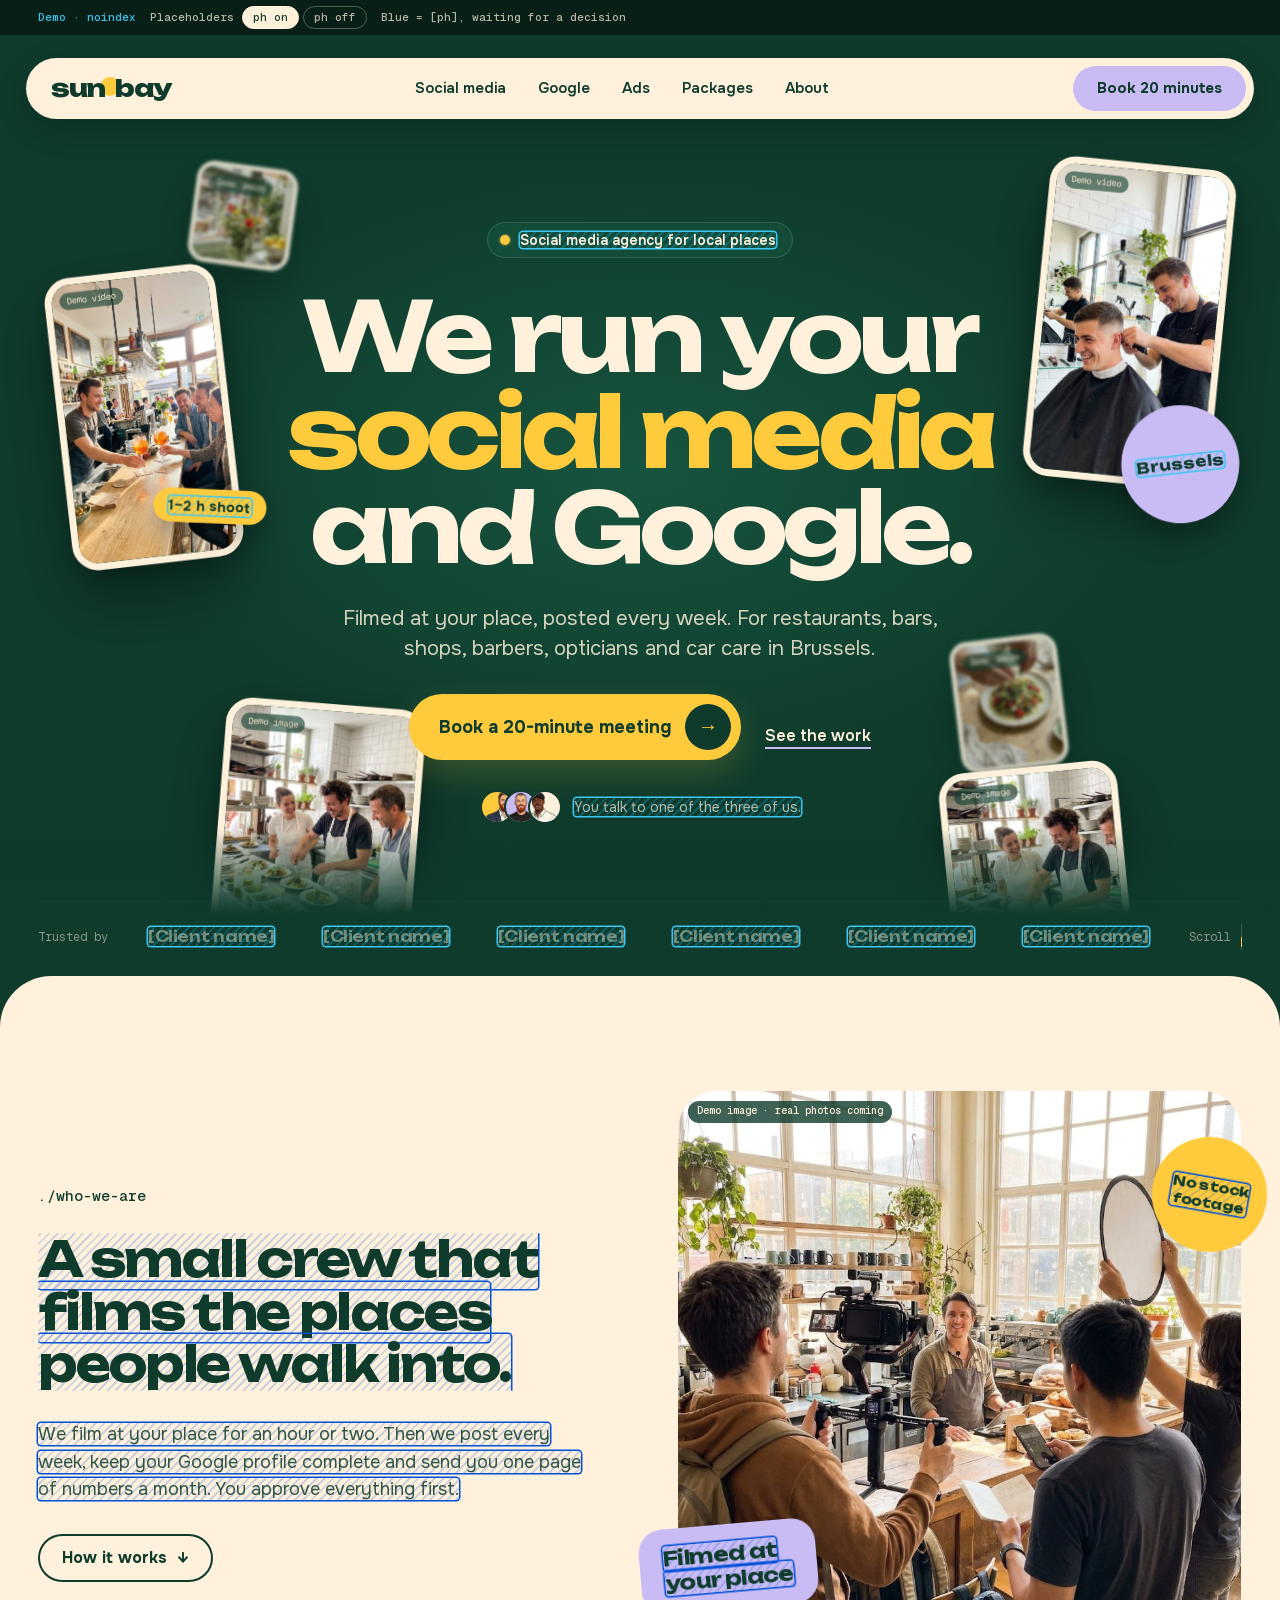
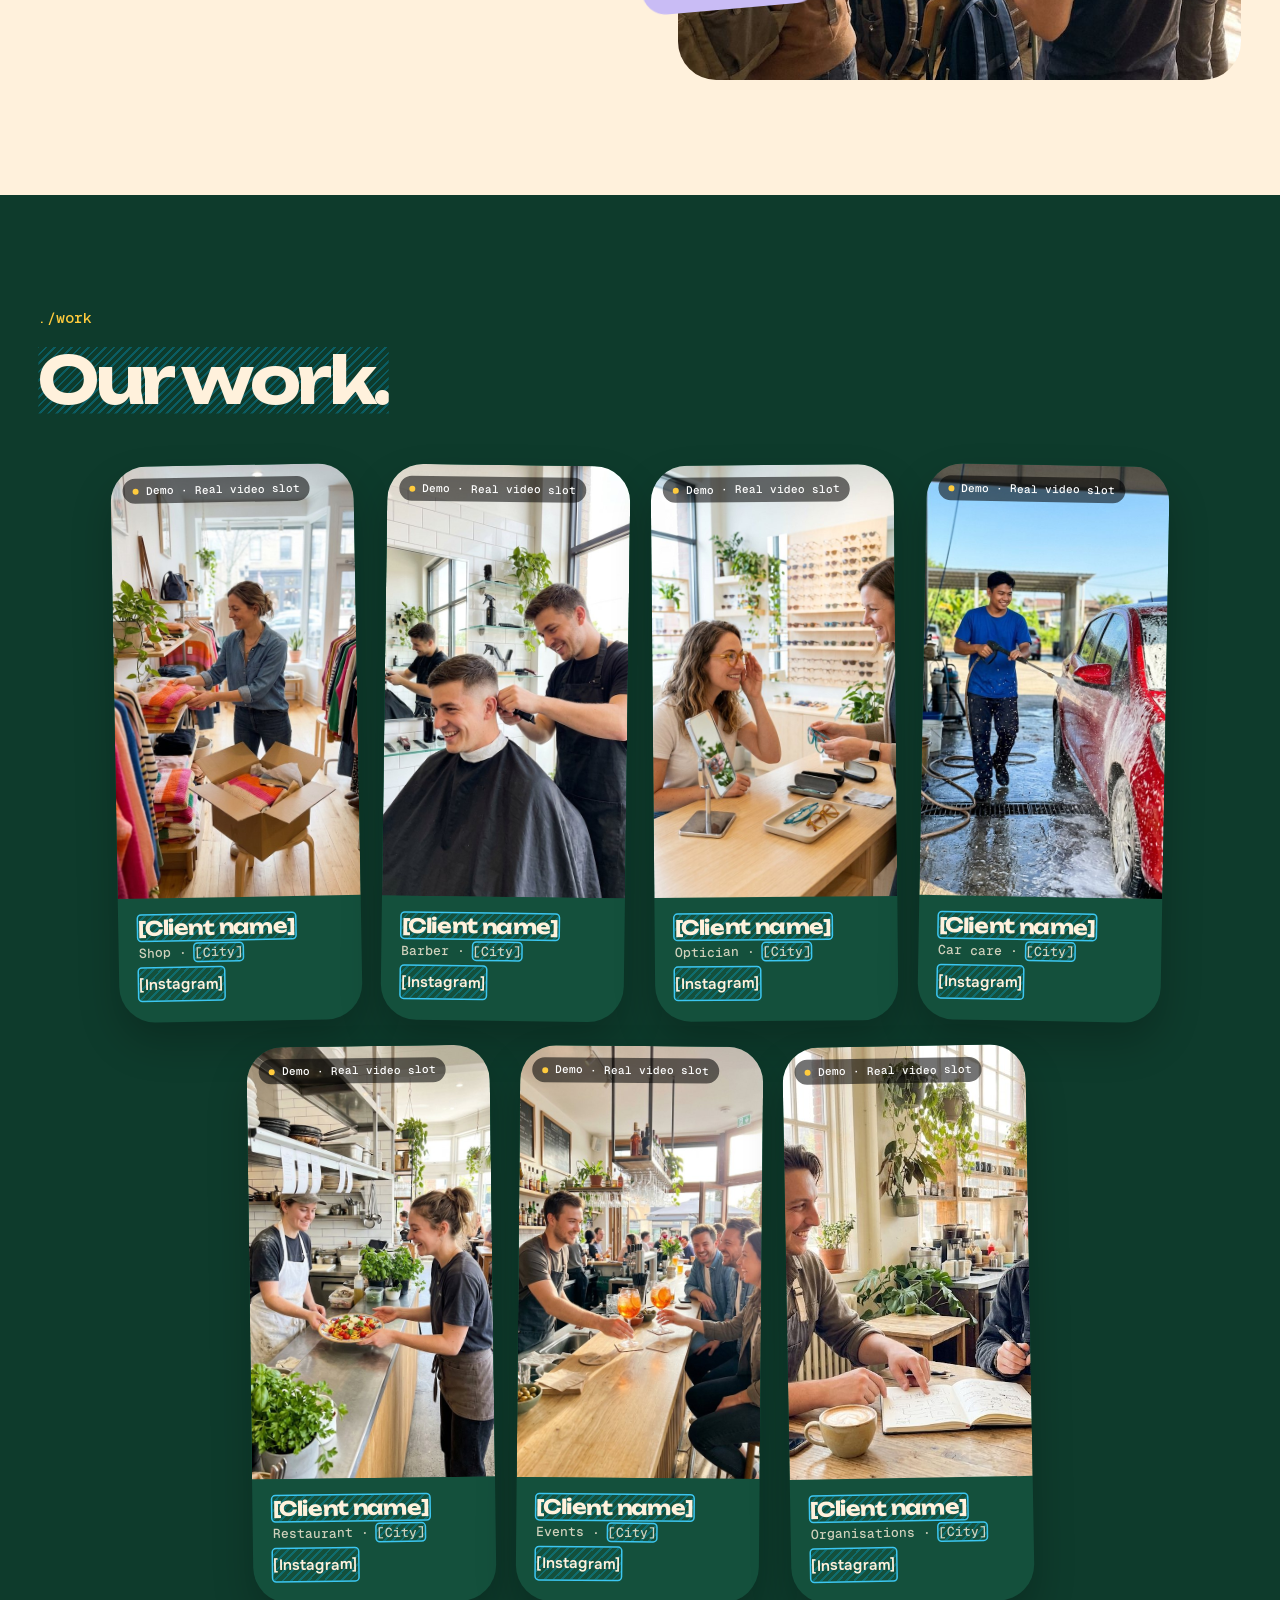
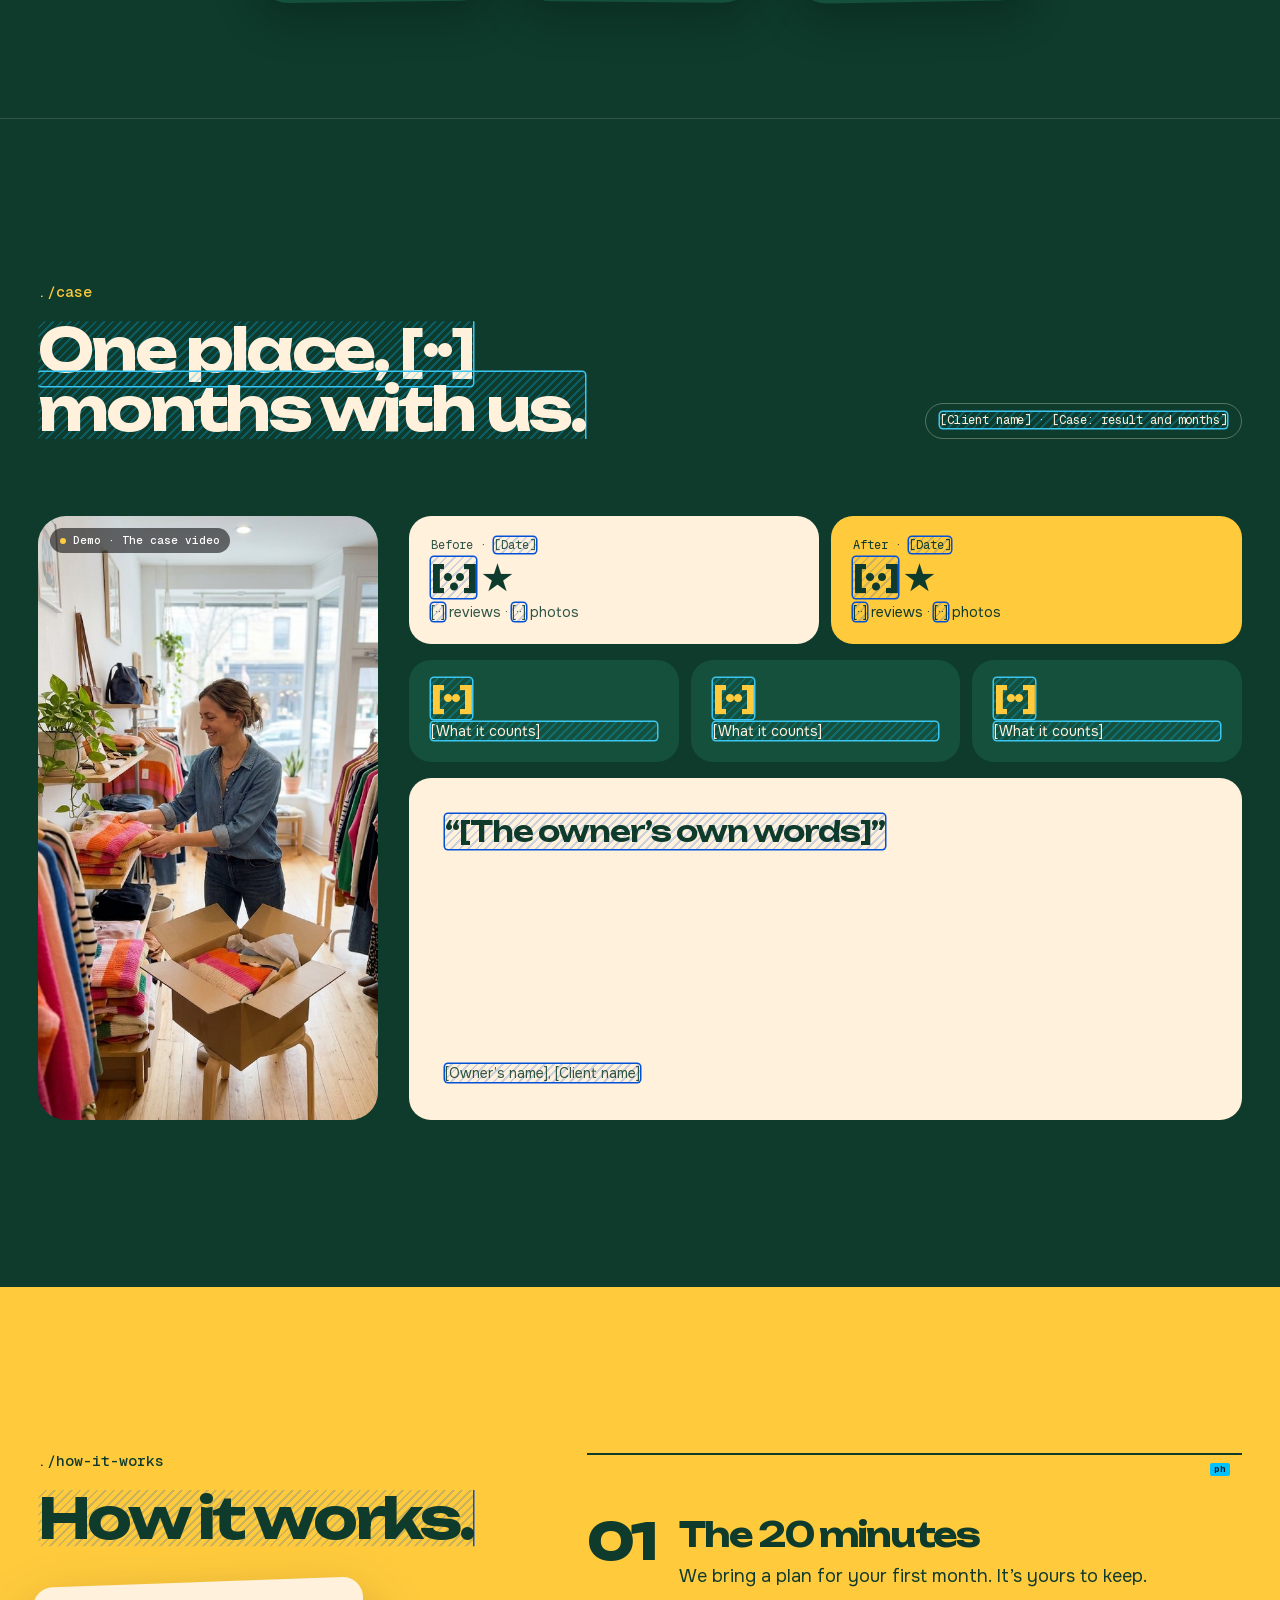
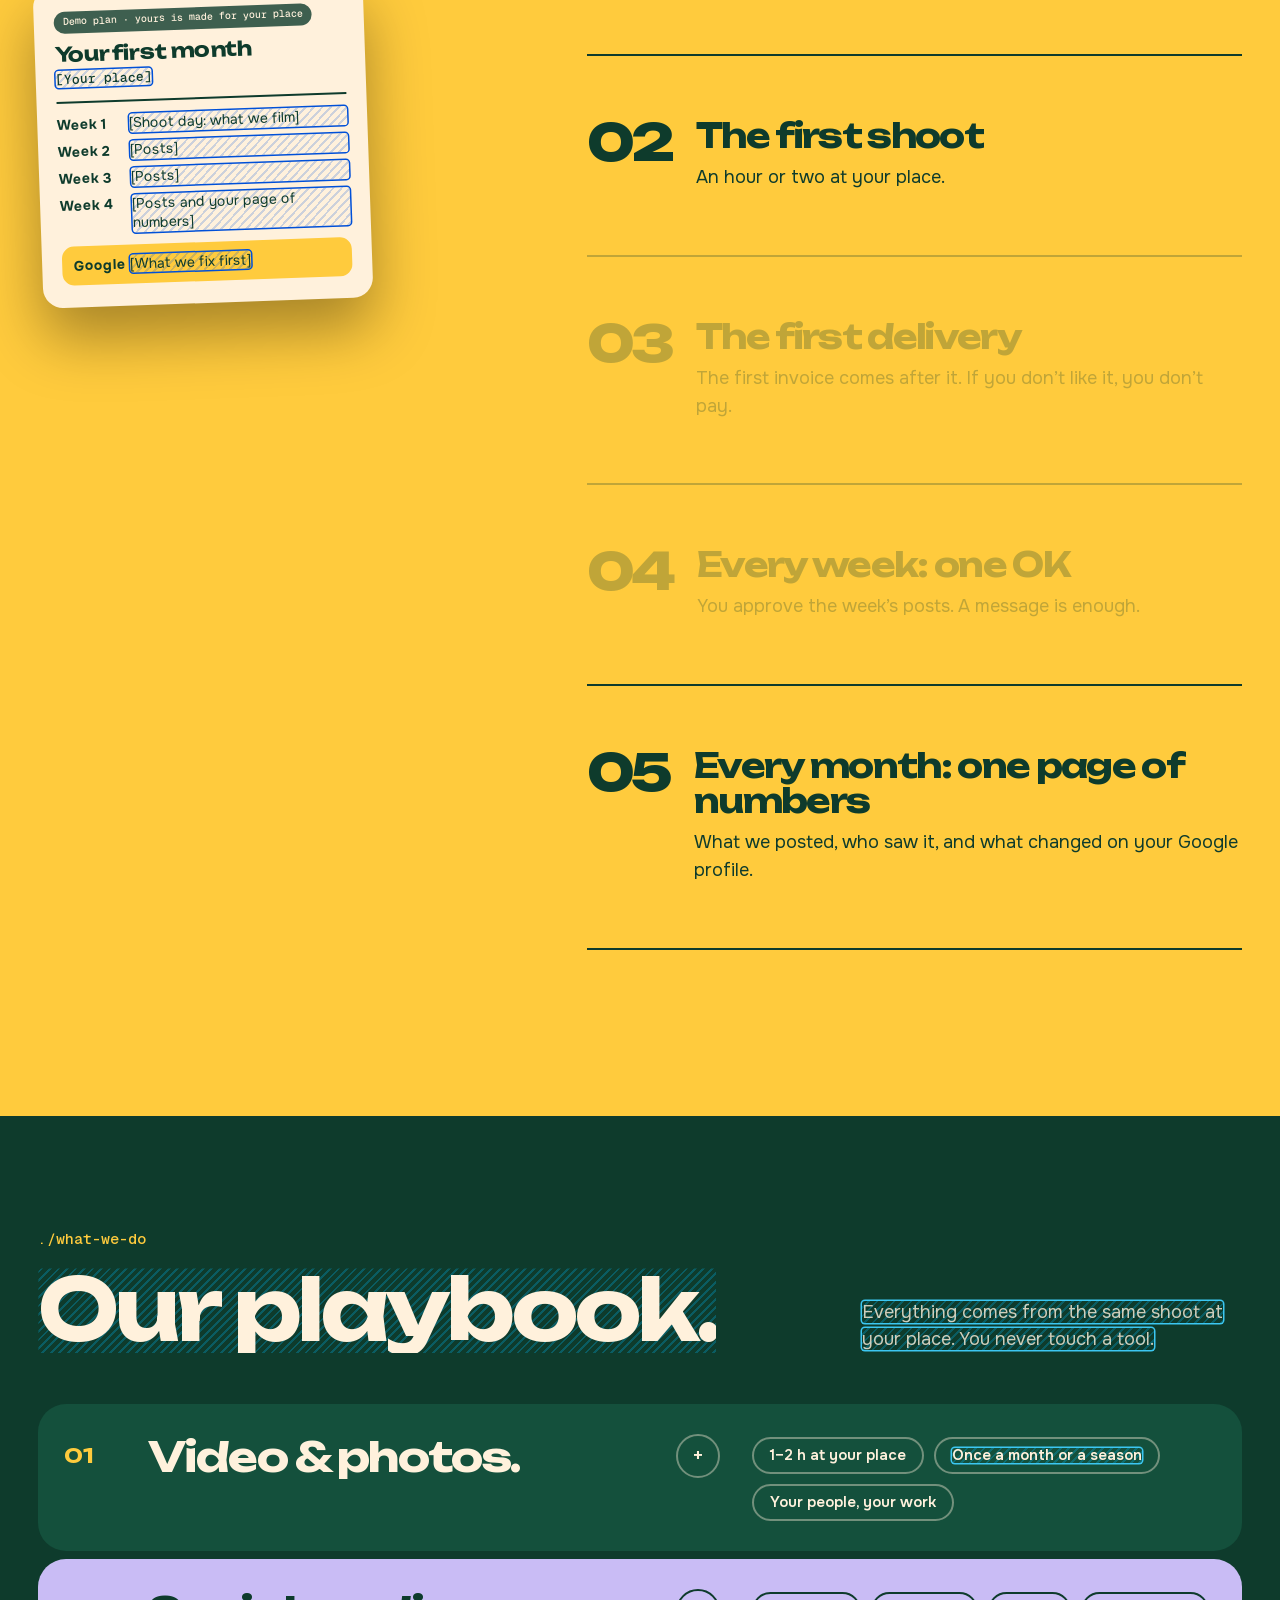
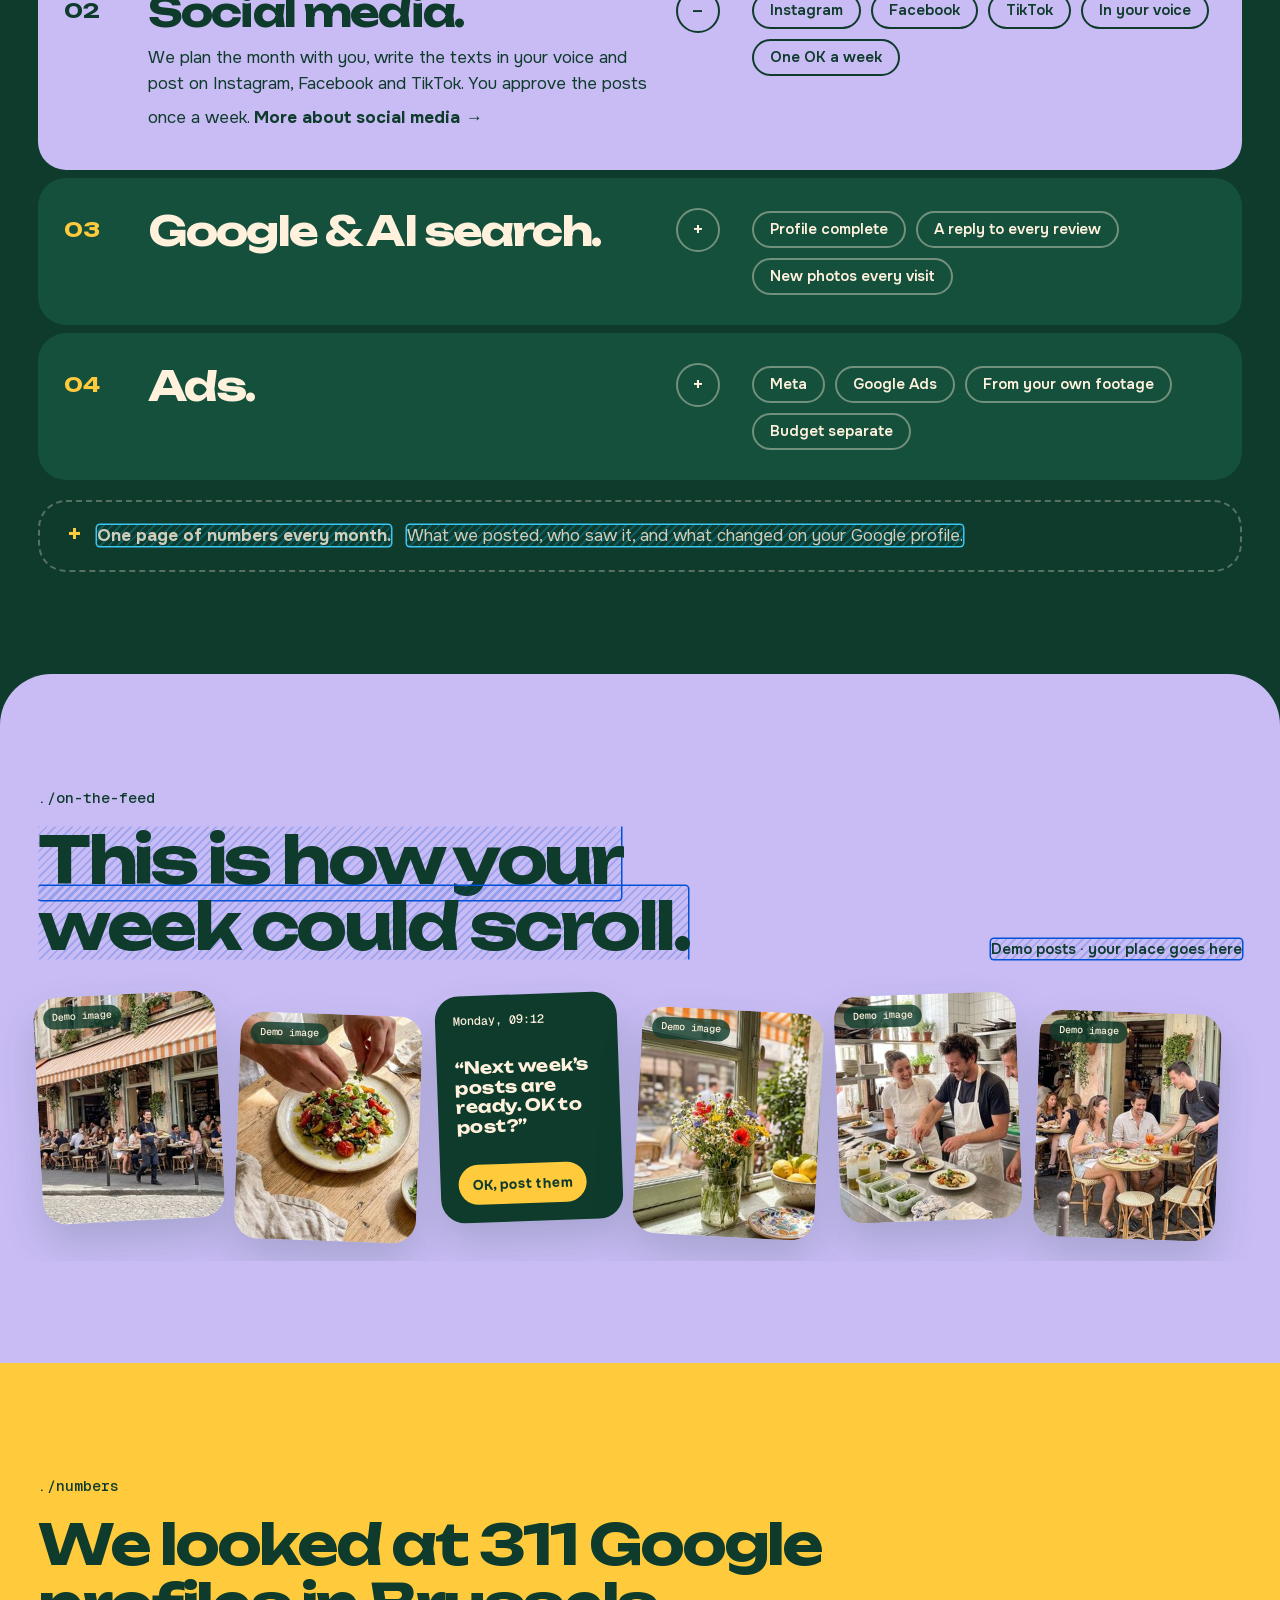
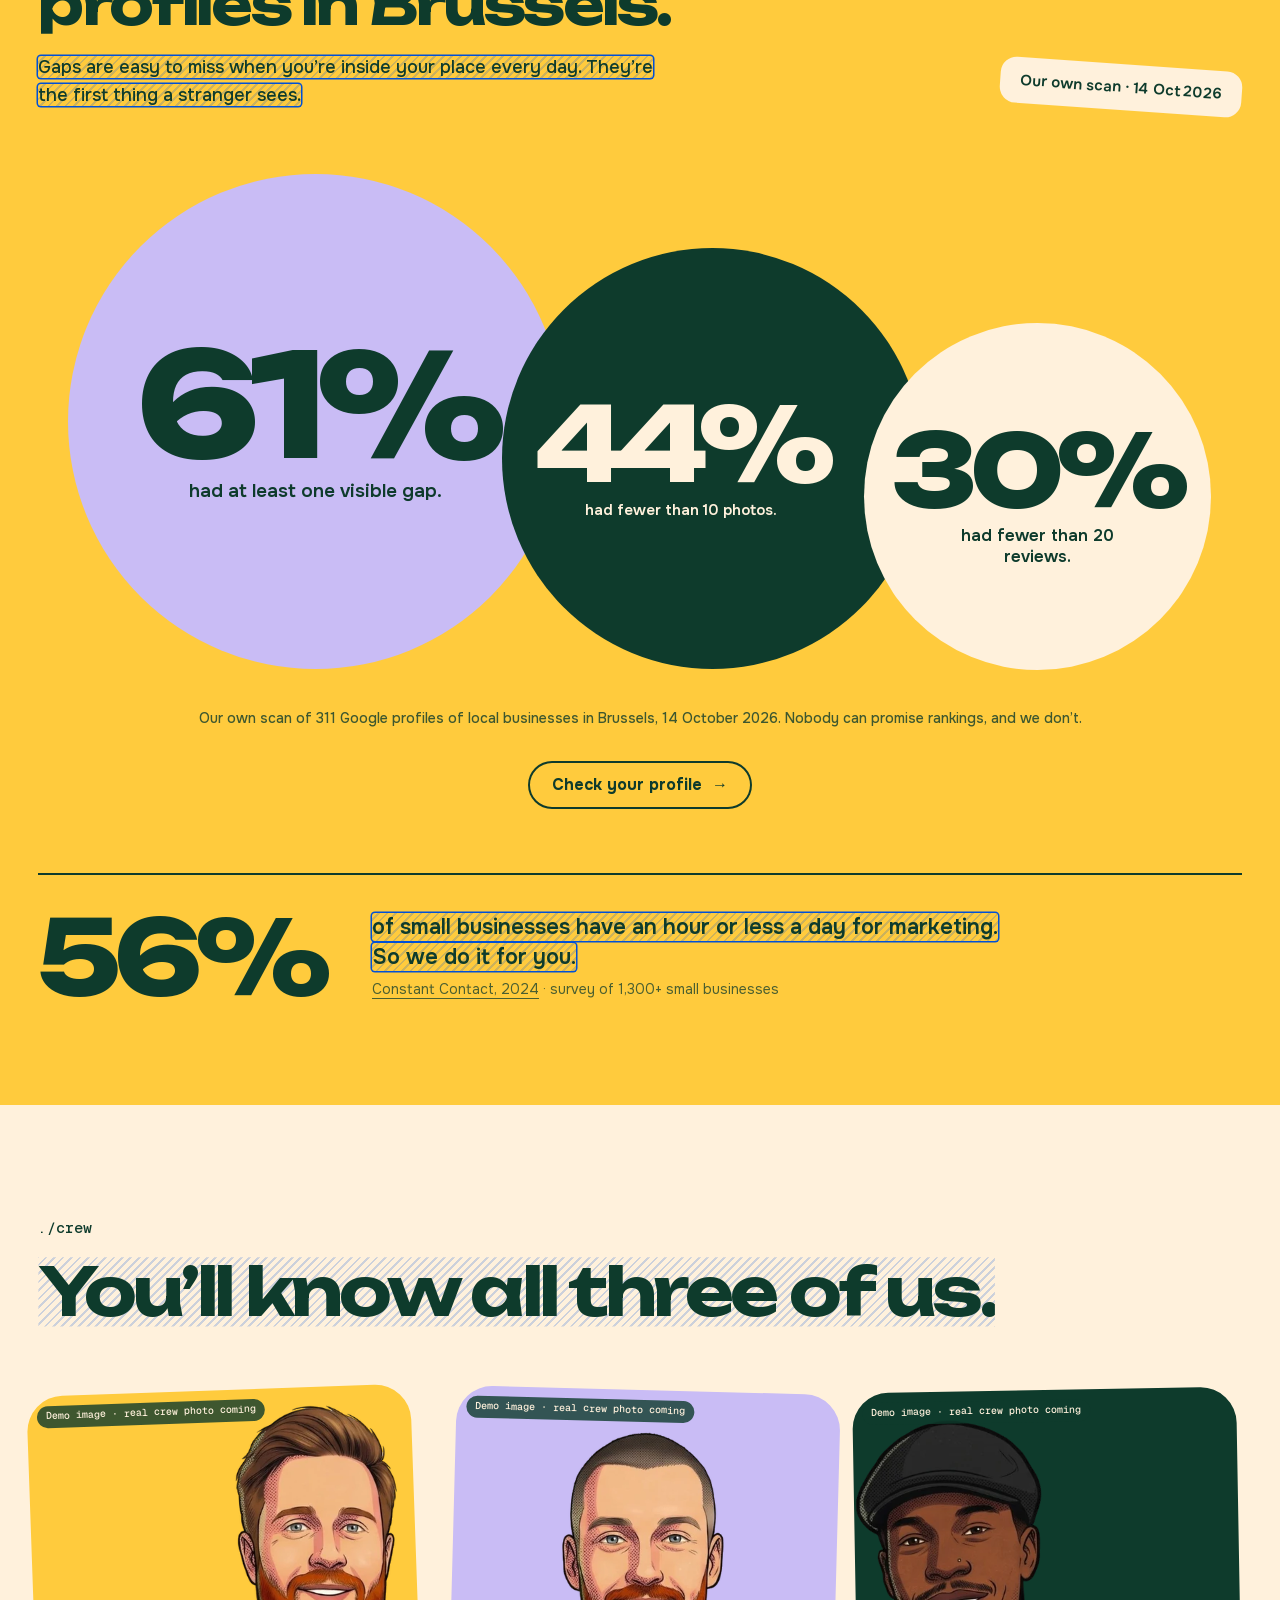
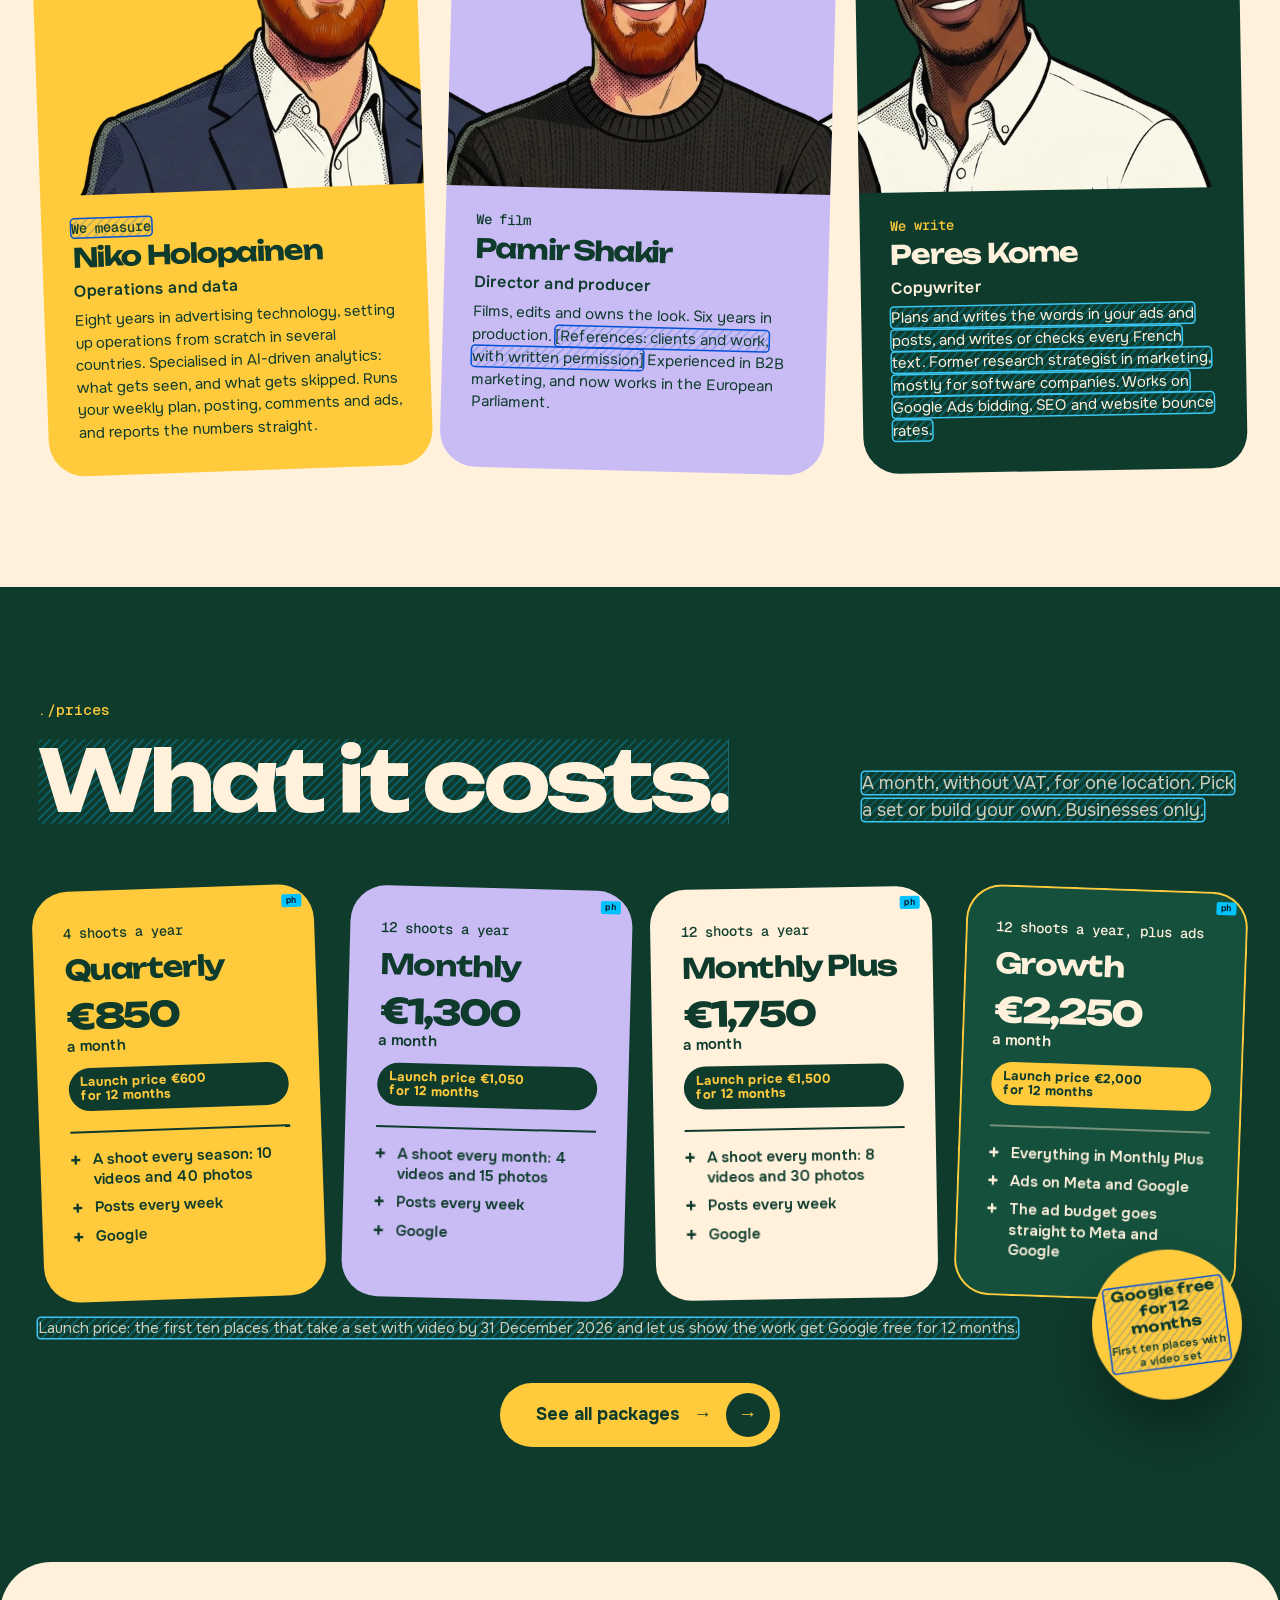
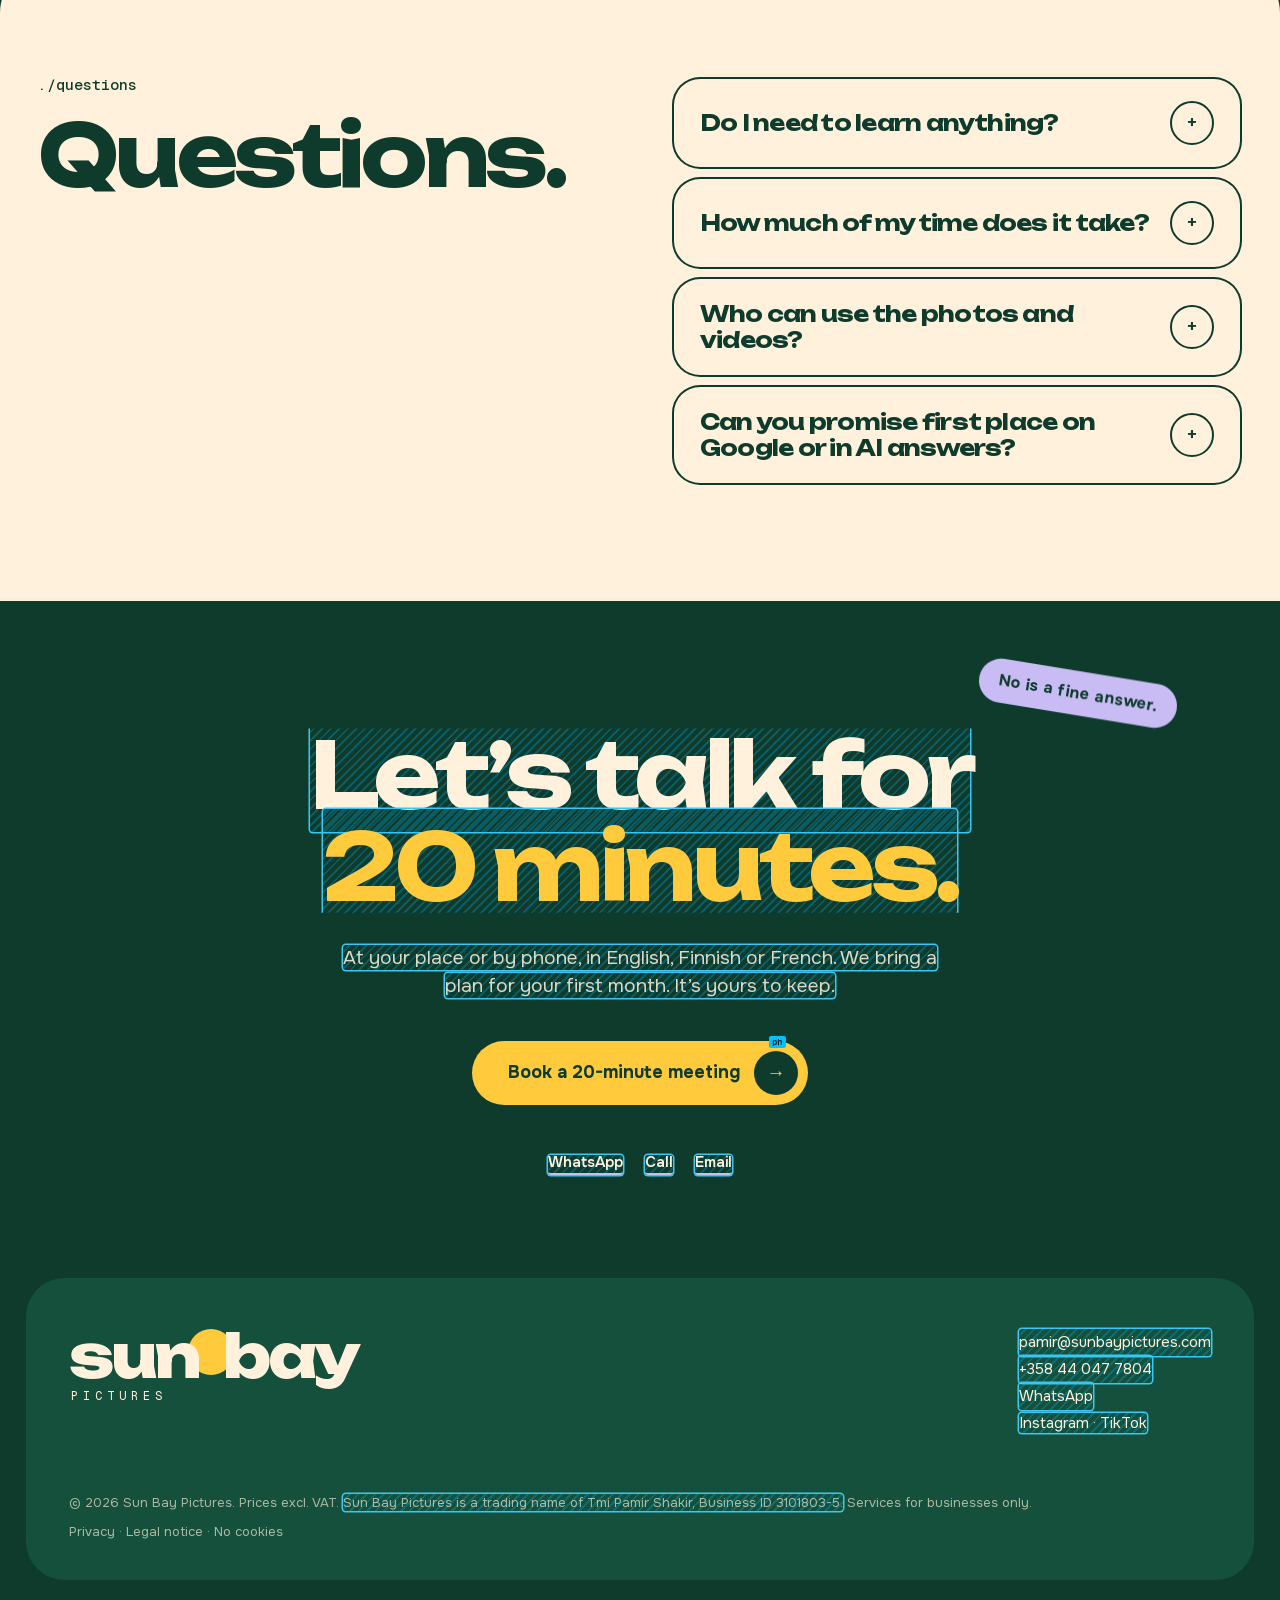
==== index.html @ e5b40584 "Sun Bay Pictures preview Co-Authored-By: Claude Opus 5.5 <noreply@anthropic.com>" ====
<!doctype html>
<html lang="en">
<head>
<meta name="sb-root" content="./">
<meta charset="utf-8">
<meta name="viewport" content="width=device-width, initial-scale=1, viewport-fit=cover">
<title>Sun Bay Pictures | Social media agency, Brussels</title>
<meta name="description" content="Video, photos, Google and ads for restaurants, bars, shops, barbers and other local businesses in Brussels. Filmed at your place, posted every week.">
<meta name="robots" content="noindex">
<link rel="canonical" href="https://sunbaypictures.com/en/">
<link rel="alternate" hreflang="en" href="https://sunbaypictures.com/en/">
<link rel="alternate" hreflang="x-default" href="https://sunbaypictures.com/en/">
<meta property="og:type" content="website">
<meta property="og:site_name" content="Sun Bay Pictures">
<meta property="og:locale" content="en_GB">
<meta property="og:title" content="Sun Bay Pictures | Social media agency, Brussels">
<meta property="og:description" content="Video, photos, Google and ads for restaurants, bars, shops, barbers and other local businesses in Brussels. Filmed at your place, posted every week.">
<meta property="og:url" content="https://sunbaypictures.com/en/">
<meta property="og:image" content="https://sunbaypictures.com/assets/img/og/home-en.jpg">
<meta property="og:image:width" content="1200">
<meta property="og:image:height" content="630">
<meta name="twitter:card" content="summary_large_image">
<meta name="theme-color" content="#0E3B2C">
<link rel="icon" href="favicon.ico" sizes="any">
<link rel="icon" type="image/png" sizes="32x32" href="favicon-32.png">
<link rel="icon" type="image/png" sizes="16x16" href="favicon-16.png">
<link rel="apple-touch-icon" href="apple-touch-icon.png">
<link rel="stylesheet" href="assets/css/soul.css?v=1794015514">
<script>(function(r){r.classList.add('js');var q=new URLSearchParams(location.search),v=q.get('ph');if(v==='on'||v==='off'){try{localStorage.setItem('sbp-ph',v)}catch(e){}}else{try{v=localStorage.getItem('sbp-ph')}catch(e){v=null}}if(v==='off')r.classList.add('ph-off');var calm=window.matchMedia&&matchMedia('(prefers-reduced-motion: reduce)').matches;if(!calm&&q.get('intro')!=='0')r.classList.add('intro');if(!calm){try{if(sessionStorage.getItem('sb-pt')){sessionStorage.removeItem('sb-pt');r.classList.add('pt-arrive')}}catch(e){}}})(document.documentElement)</script>
<script src="assets/js/soul.js?v=1794016105" defer></script>
<script src="assets/js/motion.js?v=1794011336" defer></script>
<script src="assets/js/analytics.js?v=1793366410" defer></script>
<script type="application/ld+json">{"@context": "https://schema.org", "@type": "Organization", "@id": "https://sunbaypictures.com/#organization", "name": "Sun Bay Pictures", "url": "https://sunbaypictures.com/en/", "logo": "https://sunbaypictures.com/assets/img/brand/sunbay-icon-512.png", "description": "Video, photos, Google and ads for restaurants, bars, shops, barbers and other local businesses in Brussels. Filmed at your place, posted every week.", "areaServed": [{"@type": "City", "name": "Brussels"}], "founder": {"@type": "Person", "name": "Pamir Shakir", "url": "https://www.pamirshakir.com/"}, "knowsLanguage": ["en", "fr", "fi"]}</script>
</head>
<body>
<div class="pt" aria-hidden="true" style="--pt-a1:#C9BCF5;--pt-a2:#FFCB3D;--pt-bg:#0E3B2C;--pt-fg:#FFF1DC;--pt-lc:#FFCB3D"><i class="pt__p pt__p--1"></i><i class="pt__p pt__p--2"></i><div class="pt__p pt__p--3"><div class="pt__in"><p class="pt__lab"><span>./home</span></p><p class="pt__t"><span><span class="pt__logo"><span class="sbl" role="img" aria-label="Sun Bay Pictures"><span class="sbl__w" aria-hidden="true">sun<span class="sbl__gap"><span class="sbl__sun"></span></span>bay</span></span></span></span></p></div></div></div>
<script type="application/json" id="pt-map">{"index.html": {"lab": "home", "a1": "#C9BCF5", "a2": "#FFCB3D", "bg": "#0E3B2C", "fg": "#FFF1DC", "lc": "#FFCB3D", "t": "<span class=\"pt__logo\"><span class=\"sbl\" role=\"img\" aria-label=\"Sun Bay Pictures\"><span class=\"sbl__w\" aria-hidden=\"true\">sun<span class=\"sbl__gap\"><span class=\"sbl__sun\"><\/span><\/span>bay<\/span><\/span><\/span>"}, "en/social-media/index.html": {"lab": "social-media", "a1": "#A8D8F0", "a2": "#D9F26A", "bg": "#1D2622", "fg": "#F6F2E8", "lc": "#D9F26A", "t": "<span class=\"pt__w\"><span class=\"pt__ch\" style=\"--i:0\">S<\/span><span class=\"pt__ch\" style=\"--i:1\">o<\/span><span class=\"pt__ch\" style=\"--i:2\">c<\/span><span class=\"pt__ch\" style=\"--i:3\">i<\/span><span class=\"pt__ch\" style=\"--i:4\">a<\/span><span class=\"pt__ch\" style=\"--i:5\">l<\/span><\/span> <span class=\"pt__w\"><span class=\"pt__ch\" style=\"--i:6\">m<\/span><span class=\"pt__ch\" style=\"--i:7\">e<\/span><span class=\"pt__ch\" style=\"--i:8\">d<\/span><span class=\"pt__ch\" style=\"--i:9\">i<\/span><span class=\"pt__ch\" style=\"--i:10\">a<\/span><\/span><i class=\"pt__dot\" style=\"--i:11\"><\/i>"}, "en/google-business-profile/index.html": {"lab": "google", "a1": "#FFCB3D", "a2": "#A8D8F0", "bg": "#0D3B3E", "fg": "#F4F0E6", "lc": "#A8D8F0", "t": "<span class=\"pt__w\"><span class=\"pt__ch\" style=\"--i:0\">G<\/span><span class=\"pt__ch\" style=\"--i:1\">o<\/span><span class=\"pt__ch\" style=\"--i:2\">o<\/span><span class=\"pt__ch\" style=\"--i:3\">g<\/span><span class=\"pt__ch\" style=\"--i:4\">l<\/span><span class=\"pt__ch\" style=\"--i:5\">e<\/span><\/span><i class=\"pt__dot\" style=\"--i:6\"><\/i>"}, "en/ads/index.html": {"lab": "ads", "a1": "#FFE08A", "a2": "#FF8C69", "bg": "#14213D", "fg": "#F7F3EC", "lc": "#FF8C69", "t": "<span class=\"pt__w\"><span class=\"pt__ch\" style=\"--i:0\">A<\/span><span class=\"pt__ch\" style=\"--i:1\">d<\/span><span class=\"pt__ch\" style=\"--i:2\">s<\/span><\/span><i class=\"pt__dot\" style=\"--i:3\"><\/i>"}, "en/packages/index.html": {"lab": "packages", "a1": "#C9BCF5", "a2": "#FFCB3D", "bg": "#FFF6E8", "fg": "#0E3B2C", "lc": "#0E3B2C", "t": "<span class=\"pt__w\"><span class=\"pt__ch\" style=\"--i:0\">P<\/span><span class=\"pt__ch\" style=\"--i:1\">a<\/span><span class=\"pt__ch\" style=\"--i:2\">c<\/span><span class=\"pt__ch\" style=\"--i:3\">k<\/span><span class=\"pt__ch\" style=\"--i:4\">a<\/span><span class=\"pt__ch\" style=\"--i:5\">g<\/span><span class=\"pt__ch\" style=\"--i:6\">e<\/span><span class=\"pt__ch\" style=\"--i:7\">s<\/span><\/span><i class=\"pt__dot\" style=\"--i:8\"><\/i>"}, "en/about/index.html": {"lab": "about", "a1": "#FFCB3D", "a2": "#F4A68C", "bg": "#4A1F17", "fg": "#FBF0E4", "lc": "#F4A68C", "t": "<span class=\"pt__w\"><span class=\"pt__ch\" style=\"--i:0\">A<\/span><span class=\"pt__ch\" style=\"--i:1\">b<\/span><span class=\"pt__ch\" style=\"--i:2\">o<\/span><span class=\"pt__ch\" style=\"--i:3\">u<\/span><span class=\"pt__ch\" style=\"--i:4\">t<\/span><\/span><i class=\"pt__dot\" style=\"--i:5\"><\/i>"}, "en/legal-notice/index.html": {"lab": "legal-notice", "a1": "#C9BCF5", "a2": "#FFCB3D", "bg": "#0E3B2C", "fg": "#FFF1DC", "lc": "#FFCB3D", "t": "<span class=\"pt__w\"><span class=\"pt__ch\" style=\"--i:0\">L<\/span><span class=\"pt__ch\" style=\"--i:1\">e<\/span><span class=\"pt__ch\" style=\"--i:2\">g<\/span><span class=\"pt__ch\" style=\"--i:3\">a<\/span><span class=\"pt__ch\" style=\"--i:4\">l<\/span><\/span> <span class=\"pt__w\"><span class=\"pt__ch\" style=\"--i:5\">n<\/span><span class=\"pt__ch\" style=\"--i:6\">o<\/span><span class=\"pt__ch\" style=\"--i:7\">t<\/span><span class=\"pt__ch\" style=\"--i:8\">i<\/span><span class=\"pt__ch\" style=\"--i:9\">c<\/span><span class=\"pt__ch\" style=\"--i:10\">e<\/span><\/span><i class=\"pt__dot\" style=\"--i:11\"><\/i>"}, "en/privacy/index.html": {"lab": "privacy", "a1": "#C9BCF5", "a2": "#FFCB3D", "bg": "#0E3B2C", "fg": "#FFF1DC", "lc": "#FFCB3D", "t": "<span class=\"pt__w\"><span class=\"pt__ch\" style=\"--i:0\">P<\/span><span class=\"pt__ch\" style=\"--i:1\">r<\/span><span class=\"pt__ch\" style=\"--i:2\">i<\/span><span class=\"pt__ch\" style=\"--i:3\">v<\/span><span class=\"pt__ch\" style=\"--i:4\">a<\/span><span class=\"pt__ch\" style=\"--i:5\">c<\/span><span class=\"pt__ch\" style=\"--i:6\">y<\/span><\/span><i class=\"pt__dot\" style=\"--i:7\"><\/i>"}}</script>
<a class="skip" href="#main">Skip to content</a>
<div class="demobar" role="region" aria-label="Demo controls">
  <span class="demobar__tag">Demo<span class="demobar__long"> · noindex</span></span>
  <div class="demobar__group"><span class="demobar__label">Placeholders</span>
    <button type="button" data-set="ph" data-val="on" aria-pressed="false">ph on</button>
    <button type="button" data-set="ph" data-val="off" aria-pressed="false">ph off</button>
  </div>
  <span class="demobar__hint">Blue = [ph], waiting for a decision</span>
</div>
<header class="top top--v2" id="top">
  <nav class="nav" aria-label="Main">
    <a class="brand" href="#top"><span class="sbl" role="img" aria-label="Sun Bay Pictures"><span class="sbl__w" aria-hidden="true">sun<span class="sbl__gap"><span class="sbl__sun"></span></span>bay</span></span></a>
    <div class="nav__links"><a href="en/social-media/index.html">Social media</a><a href="en/google-business-profile/index.html">Google</a><a href="en/ads/index.html">Ads</a><a href="en/packages/index.html">Packages</a><a href="en/about/index.html">About</a></div>
    <a class="btn btn--lilac nav__book" href="#book" data-track="to-book" data-track-place="nav">Book 20 minutes</a>
    <button class="nav__menu" type="button" aria-expanded="false" aria-controls="menu" data-open="Menu" data-close="Close">Menu</button>
  </nav>
  <div class="menu" id="menu" hidden>
    <a href="en/social-media/index.html">Social media</a>
    <a href="en/google-business-profile/index.html">Google</a>
    <a href="en/ads/index.html">Ads</a>
    <a href="en/packages/index.html">Packages</a>
    <a href="en/about/index.html">About</a>
    <a class="btn btn--lilac" href="#book" data-track="to-book" data-track-place="menu">Book a 20-minute meeting</a>
  </div>
  <div class="hl" aria-hidden="true">
    <div class="hl__p hl__p--back hl__p--b1" data-parallax=".05"><div class="hl__m" data-mouse="-.5"><div data-float="3.2" data-wobble=".5"><div class="hl__tilt" style="--rot:8deg;--rot-h:0deg"><div class="hl__card"><figure class="slot slot--photo slot--real" style="--r:1/1"><img src="assets/media/feed-03.jpg?v=1793474267" alt="A post: the table by the window" loading="lazy" decoding="async"><small class="demo-tag">Demo image<em> · real photos coming</em></small></figure></div></div></div></div></div>
    <div class="hl__p hl__p--back hl__p--b2" data-parallax=".06"><div class="hl__m" data-mouse="-.6"><div data-float="1.1" data-wobble=".5"><div class="hl__tilt" style="--rot:-7deg;--rot-h:0deg"><div class="hl__card"><figure class="slot slot--photo slot--real" style="--r:4/5"><img src="assets/media/feed-01.jpg?v=1793474267" alt="A post: a plate finished at the pass" loading="lazy" decoding="async"><small class="demo-tag">Demo image<em> · real photos coming</em></small></figure></div></div></div></div></div>
    <div class="hl__p hl__p--front hl__p--f1" data-parallax=".14"><div class="hl__m" data-mouse="1.1"><div data-float="0" data-wobble=".5"><div class="hl__tilt" style="--rot:-7deg;--rot-h:4deg"><div class="hl__card"><figure class="slot slot--video slot--real" style="--r:9/16"><video data-src="assets/media/reel-bar.mp4?v=1794007521" poster="assets/media/reel-bar.jpg?v=1793474268" muted loop playsinline preload="none" aria-hidden="true"></video><small class="demo-tag">Demo video<em> · real videos coming</em></small></figure></div><span class="hl__stk hl__stk--shoot"><span class="ph">1–2 h shoot</span></span></div></div></div></div>
    <div class="hl__p hl__p--front hl__p--f2" data-parallax=".1"><div class="hl__m" data-mouse="1.3"><div data-float="1.8" data-wobble=".5"><div class="hl__tilt" style="--rot:6deg;--rot-h:-3deg"><div class="hl__card"><figure class="slot slot--video slot--real" style="--r:9/16"><video data-src="assets/media/reel-barber.mp4?v=1793474272" poster="assets/media/reel-barber.jpg?v=1793474268" muted loop playsinline preload="none" aria-hidden="true"></video><small class="demo-tag">Demo video<em> · real videos coming</em></small></figure></div><span class="hl__stk hl__stk--city"><span class="ph">Brussels</span></span></div></div></div></div>
    <div class="hl__p hl__p--front hl__p--f3" data-parallax=".2"><div class="hl__m" data-mouse=".9"><div data-float="2.6" data-wobble=".5"><div class="hl__tilt" style="--rot:5deg;--rot-h:-5deg"><div class="hl__card"><figure class="slot slot--photo slot--real" style="--r:4/5"><img src="assets/media/bank-team.jpg?v=1793474267" alt="The team at work" loading="lazy" decoding="async"><small class="demo-tag">Demo image<em> · real photos coming</em></small></figure></div></div></div></div></div>
    <div class="hl__p hl__p--front hl__p--f4" data-parallax=".16"><div class="hl__m" data-mouse="1"><div data-float="4.4" data-wobble=".5"><div class="hl__tilt" style="--rot:-6deg;--rot-h:6deg"><div class="hl__card"><figure class="slot slot--photo slot--real" style="--r:4/5"><img src="assets/media/feed-04.jpg?v=1793474267" alt="A post: the kitchen at work" loading="lazy" decoding="async"><small class="demo-tag">Demo image<em> · real photos coming</em></small></figure></div></div></div></div></div>
    </div>
  <div class="hero">
    <p class="chip chip--v2" data-reveal="fade"><span class="chip__dot chip__dot--v2" aria-hidden="true"><span class="chip__ring" data-pulse="0"></span></span><span class="ph">Social media agency for local places</span></p>
    <h1><span class="wv" data-reveal="mask" data-delay="0.05">We</span> <span class="wv" data-reveal="mask" data-delay="0.12">run</span> <span class="wv" data-reveal="mask" data-delay="0.19">your</span> <em><span class="wv" data-reveal="mask" data-delay="0.28">social</span> <span class="wv" data-reveal="mask" data-delay="0.35">media</span></em> <span class="wv" data-reveal="mask" data-delay="0.44">and</span> <span class="wv" data-reveal="mask" data-delay="0.51">Google.</span></h1>
    <p class="lead" data-reveal="up" data-delay=".55">Filmed at your place, posted every week. For restaurants, bars, shops, barbers, opticians and car care in Brussels.</p>
    <div class="hero__actions" data-reveal="up" data-delay=".65"><a class="btn btn--yellow btn--hero btn--arrow" href="#book" data-track="to-book" data-track-place="hero">Book a 20-minute meeting<span class="btn__arrow" aria-hidden="true">→</span></a>
      <a class="textlink" href="#work"><span>See the work</span></a></div>
    <p class="faces" data-reveal="fade" data-delay=".8"><span class="faces__row" aria-hidden="true"><span class="face face--0"><img src="assets/img/team/crew-800.webp?v=1793388592" alt="" decoding="async"></span><span class="face face--1"><img src="assets/img/team/crew-800.webp?v=1793388592" alt="" decoding="async"></span><span class="face face--2"><img src="assets/img/team/crew-800.webp?v=1793388592" alt="" decoding="async"></span></span><span class="ph">You talk to one of the three of us.</span></p>
    <div class="fan"><div class="fan__slot fan__slot--1" data-float="1.9" data-depth=".5" data-wobble="1"><div class="fan__item"><figure class="slot slot--video slot--real" style="--r:9/16"><img src="assets/media/reel-bar.jpg?v=1793474268" alt="First round, golden hour" loading="lazy" decoding="async"><small class="demo-tag">Demo image<em> · real photos coming</em></small></figure></div></div><div class="fan__slot fan__slot--2" data-float="3.8" data-depth=".5" data-wobble="1"><div class="fan__item"><figure class="slot slot--video slot--real" style="--r:9/16"><video data-src="assets/media/reel-barber.mp4?v=1793474272" poster="assets/media/reel-barber.jpg?v=1793474268" muted loop playsinline preload="none" aria-hidden="true"></video><small class="demo-tag">Demo video<em> · real videos coming</em></small></figure></div></div><div class="fan__slot fan__slot--3" data-float="5.699999999999999" data-depth=".5" data-wobble="1"><div class="fan__item"><figure class="slot slot--video slot--real" style="--r:9/16"><img src="assets/media/reel-shop.jpg?v=1793474268" alt="New stock on the shelf" loading="lazy" decoding="async"><small class="demo-tag">Demo image<em> · real photos coming</em></small></figure></div></div></div>
  </div>
  <div class="hrow">
    <p class="hrow__label">Trusted by</p>
    <ul class="hrow__list"><li><span class="ph">[Client name]</span></li><li><span class="ph">[Client name]</span></li><li><span class="ph">[Client name]</span></li><li><span class="ph">[Client name]</span></li><li><span class="ph">[Client name]</span></li><li><span class="ph">[Client name]</span></li></ul>
    <p class="hrow__scroll" aria-hidden="true">Scroll<span class="hrow__line"><i data-float="0" data-wobble=".01"></i></span></p>
  </div>
</header>
<main id="main">
<section class="band band--cream band--round about" id="about" aria-labelledby="about-title">
  <div class="wrap about__grid">
    <div class="about__text">
      <p class="label" data-reveal="fade">./who-we-are</p>
      <h2 data-reveal="mask" class="h2" id="about-title"><span class="ph">A small crew that films the places people walk into.</span></h2>
      <p class="body" data-reveal="up"><span class="ph">We film at your place for an hour or two. Then we post every week, keep your Google profile complete and send you one page of numbers a month. You approve everything first.</span></p>
      <a class="btn btn--outline" href="#how">How it works <span aria-hidden="true">↓</span></a>
    </div>
    <div class="about__photo">
      <figure class="slot slot--photo slot--real" style="--r:4/5"><img src="assets/media/crew-on-shoot.jpg?v=1793474267" alt="The three of us on a shoot" loading="lazy" decoding="async"><small class="demo-tag">Demo image<em> · real photos coming</em></small></figure>
      <p class="pstk pstk--box"><span class="ph">Filmed at<br>your place</span></p>
      <p class="pstk pstk--dot"><span class="ph">No stock<br>footage</span></p>
    </div>
  </div>
</section>

<section class="band on-green sec" id="work" aria-labelledby="work-title">
  <div class="wrap">
    <div class="sechead">
      <div><p class="label" data-reveal="fade">./work</p><h2 data-reveal="mask" class="h2 sec__h2" id="work-title"><span class="ph">Our work.</span></h2></div>
      
    </div>
    <ul class="jobs" data-scroll-row>
      <li class="job" style="--rot:-1.0deg"><figure class="slot slot--any slot--real slot--demo" style="--r:9/16"><img src="assets/media/reel-shop.jpg?v=1793474268" alt="" loading="lazy" decoding="async"><span class="stag"><i aria-hidden="true"></i>Demo · Real video slot</span></figure><div class="job__text"><h3 class="job__name"><span class="ph">[Client name]</span></h3><p class="job__meta">Shop · <span class="ph">[City]</span></p><a class="job__ig ph" href="https://www.instagram.com/" target="_blank" rel="noopener">[Instagram]</a></div></li>
      <li class="job" style="--rot:0.75deg"><figure class="slot slot--any slot--real slot--demo" style="--r:9/16"><video data-src="assets/media/reel-barber.mp4?v=1793474272" poster="assets/media/reel-barber.jpg?v=1793474268" muted loop playsinline preload="none" aria-hidden="true"></video><span class="stag"><i aria-hidden="true"></i>Demo · Real video slot</span></figure><div class="job__text"><h3 class="job__name"><span class="ph">[Client name]</span></h3><p class="job__meta">Barber · <span class="ph">[City]</span></p><a class="job__ig ph" href="https://www.instagram.com/" target="_blank" rel="noopener">[Instagram]</a></div></li>
      <li class="job" style="--rot:-0.5deg"><figure class="slot slot--any slot--real slot--demo" style="--r:9/16"><img src="assets/media/reel-optician.jpg?v=1793474272" alt="" loading="lazy" decoding="async"><span class="stag"><i aria-hidden="true"></i>Demo · Real video slot</span></figure><div class="job__text"><h3 class="job__name"><span class="ph">[Client name]</span></h3><p class="job__meta">Optician · <span class="ph">[City]</span></p><a class="job__ig ph" href="https://www.instagram.com/" target="_blank" rel="noopener">[Instagram]</a></div></li>
      <li class="job" style="--rot:1.0deg"><figure class="slot slot--any slot--real slot--demo" style="--r:9/16"><img src="assets/media/reel-carcare.jpg?v=1793474272" alt="" loading="lazy" decoding="async"><span class="stag"><i aria-hidden="true"></i>Demo · Real video slot</span></figure><div class="job__text"><h3 class="job__name"><span class="ph">[Client name]</span></h3><p class="job__meta">Car care · <span class="ph">[City]</span></p><a class="job__ig ph" href="https://www.instagram.com/" target="_blank" rel="noopener">[Instagram]</a></div></li>
      <li class="job" style="--rot:-0.75deg"><figure class="slot slot--any slot--real slot--demo" style="--r:9/16"><video data-src="assets/media/reel-restaurant.mp4?v=1794007521" poster="assets/media/reel-restaurant.jpg?v=1793474268" muted loop playsinline preload="none" aria-hidden="true"></video><span class="stag"><i aria-hidden="true"></i>Demo · Real video slot</span></figure><div class="job__text"><h3 class="job__name"><span class="ph">[Client name]</span></h3><p class="job__meta">Restaurant · <span class="ph">[City]</span></p><a class="job__ig ph" href="https://www.instagram.com/" target="_blank" rel="noopener">[Instagram]</a></div></li>
      <li class="job" style="--rot:0.5deg"><figure class="slot slot--any slot--real slot--demo" style="--r:9/16"><video data-src="assets/media/reel-bar.mp4?v=1794007521" poster="assets/media/reel-bar.jpg?v=1793474268" muted loop playsinline preload="none" aria-hidden="true"></video><span class="stag"><i aria-hidden="true"></i>Demo · Real video slot</span></figure><div class="job__text"><h3 class="job__name"><span class="ph">[Client name]</span></h3><p class="job__meta">Events · <span class="ph">[City]</span></p><a class="job__ig ph" href="https://www.instagram.com/" target="_blank" rel="noopener">[Instagram]</a></div></li>
      <li class="job" style="--rot:-1.0deg"><figure class="slot slot--any slot--real slot--demo" style="--r:9/16"><img src="assets/media/work-planning.jpg?v=1793474267" alt="" loading="lazy" decoding="async"><span class="stag"><i aria-hidden="true"></i>Demo · Real video slot</span></figure><div class="job__text"><h3 class="job__name"><span class="ph">[Client name]</span></h3><p class="job__meta">Organisations · <span class="ph">[City]</span></p><a class="job__ig ph" href="https://www.instagram.com/" target="_blank" rel="noopener">[Instagram]</a></div></li>
    </ul>
  </div>
</section>

<section class="band on-green case2" id="case" aria-labelledby="case-title">
  <div class="wrap">
    <div class="sechead">
      <div><p class="label" data-reveal="fade">./case</p><h2 data-reveal="mask" class="h2 case2__h" id="case-title"><span class="ph">One place, [··] months with us.</span></h2></div>
      <p class="case2__pill" data-reveal="fade"><span class="ph">[Client name] · [Case: result and months]</span></p>
    </div>
    <div class="case2__grid">
      <div class="case2__video" data-reveal="up"><figure class="slot slot--video slot--real slot--demo" style="--r:9/16"><img src="assets/media/reel-shop.jpg?v=1793474268" alt="" loading="lazy" decoding="async"><span class="stag"><i aria-hidden="true"></i>Demo · The case video</span></figure></div>
      <div class="case2__main">
        <div class="case2__pair" data-reveal="up"><div class="case2__p case2__p--before"><span class="case2__when">Before · <span class="ph">[Date]</span></span><b><span class="ph">[·.·]</span> ★</b><span class="case2__line"><span class="ph">[··]</span> reviews · <span class="ph">[··]</span> photos</span></div><div class="case2__p case2__p--after"><span class="case2__when">After · <span class="ph">[Date]</span></span><b><span class="ph">[·.·]</span> ★</b><span class="case2__line"><span class="ph">[··]</span> reviews · <span class="ph">[··]</span> photos</span></div></div>
        <div class="case2__nums" data-reveal="up" data-delay=".08"><div class="case2__n"><b><span class="ph">[··]</span></b><span class="ph">[What it counts]</span></div><div class="case2__n"><b><span class="ph">[··]</span></b><span class="ph">[What it counts]</span></div><div class="case2__n"><b><span class="ph">[··]</span></b><span class="ph">[What it counts]</span></div></div>
        <blockquote class="case2__quote" data-reveal="up" data-delay=".16"><p><span class="ph">“[The owner’s own words]”</span></p><footer><span class="ph">[Owner’s name], [Client name]</span></footer></blockquote>
      </div>
    </div>
  </div>
</section>

<section class="band band--yellow how2" id="how" aria-labelledby="how-title">
  <div class="wrap how2__grid" data-steps>
    <div class="how2__side">
      <p class="label" data-reveal="fade">./how-it-works</p>
      <h2 data-reveal="mask" class="h2 how2__h" id="how-title"><span class="ph">How it works.</span></h2>
      <div class="how2__plan"><figure class="plan"><small class="demo-tag">Demo plan<em> · yours is made for your place</em></small><p class="plan__head">Your first month</p><p class="plan__place"><span class="ph">[Your place]</span></p><ol class="plan__weeks"><li><b>Week 1</b><span class="ph">[Shoot day: what we film]</span></li><li><b>Week 2</b><span class="ph">[Posts]</span></li><li><b>Week 3</b><span class="ph">[Posts]</span></li><li><b>Week 4</b><span class="ph">[Posts and your page of numbers]</span></li></ol><p class="plan__g"><b>Google</b> <span class="ph">[What we fix first]</span></p></figure></div>
    </div>
    <div class="how2__steps ph ph--block"><div class="hstep" data-step="1"><span class="hstep__n">01</span><div><h3>The 20 minutes</h3><p>We bring a plan for your first month. It’s yours to keep.</p></div></div><div class="hstep" data-step="2"><span class="hstep__n">02</span><div><h3>The first shoot</h3><p>An hour or two at your place.</p></div></div><div class="hstep" data-step="3"><span class="hstep__n">03</span><div><h3>The first delivery</h3><p>The first invoice comes after it. If you don’t like it, you don’t pay.</p></div></div><div class="hstep" data-step="4"><span class="hstep__n">04</span><div><h3>Every week: one OK</h3><p>You approve the week’s posts. A message is enough.</p></div></div><div class="hstep" data-step="5"><span class="hstep__n">05</span><div><h3>Every month: one page of numbers</h3><p>What we posted, who saw it, and what changed on your Google profile.</p></div></div></div>
  </div>
</section>

<section class="band on-green playbook" id="playbook" aria-labelledby="playbook-title">
  <div class="wrap">
    <div class="sechead">
      <div><p class="label" data-reveal="fade">./what-we-do</p><h2 data-reveal="mask" class="h2" id="playbook-title"><span class="ph">Our playbook.</span></h2></div>
      <p class="side"><span class="ph">Everything comes from the same shoot at your place. You never touch a tool.</span></p>
    </div>
    <div class="pb" data-reveal="up">
      <div class="pb-row">
        <span class="pb-num" aria-hidden="true">01</span>
        <div class="pb-main">
          <h3 class="pb-title"><button type="button" aria-expanded="false" aria-controls="pb-1">Video &amp; photos.</button></h3>
          <span class="pb-tog" aria-hidden="true">+</span>
          <p class="pb-desc" id="pb-1">We come to your place for an hour or two, once a month or once a season. You get short videos and a bank of photos of your place, your people and your work. <a class="more-link" href="en/social-media/index.html">How we film <span aria-hidden="true">→</span></a></p>
        </div>
        <ul class="pb-pills"><li class="pill">1–2 h at your place</li><li class="pill"><span class="ph">Once a month or a season</span></li><li class="pill">Your people, your work</li></ul>
      </div>
      <div class="pb-row is-open">
        <span class="pb-num" aria-hidden="true">02</span>
        <div class="pb-main">
          <h3 class="pb-title"><button type="button" aria-expanded="true" aria-controls="pb-2">Social media.</button></h3>
          <span class="pb-tog" aria-hidden="true">–</span>
          <p class="pb-desc" id="pb-2">We plan the month with you, write the texts in your voice and post on Instagram, Facebook and TikTok. You approve the posts once a week. <a class="more-link" href="en/social-media/index.html">More about social media <span aria-hidden="true">→</span></a></p>
        </div>
        <ul class="pb-pills"><li class="pill">Instagram</li><li class="pill">Facebook</li><li class="pill">TikTok</li><li class="pill">In your voice</li><li class="pill">One OK a week</li></ul>
      </div>
      <div class="pb-row">
        <span class="pb-num" aria-hidden="true">03</span>
        <div class="pb-main">
          <h3 class="pb-title"><button type="button" aria-expanded="false" aria-controls="pb-3">Google &amp; AI search.</button></h3>
          <span class="pb-tog" aria-hidden="true">+</span>
          <p class="pb-desc" id="pb-3">We keep your Google profile complete, ask every customer for a review in the same way and draft the replies in your words. AI search leans on the same information. <a class="more-link" href="en/google-business-profile/index.html">More about Google <span aria-hidden="true">→</span></a></p>
        </div>
        <ul class="pb-pills"><li class="pill">Profile complete</li><li class="pill">A reply to every review</li><li class="pill">New photos every visit</li></ul>
      </div>
      <div class="pb-row">
        <span class="pb-num" aria-hidden="true">04</span>
        <div class="pb-main">
          <h3 class="pb-title"><button type="button" aria-expanded="false" aria-controls="pb-4">Ads.</button></h3>
          <span class="pb-tog" aria-hidden="true">+</span>
          <p class="pb-desc" id="pb-4">Meta and Google Ads built from the footage we film for you, so the ads look like your business. You see the spend and the results every month. The ad budget is separate. <a class="more-link" href="en/ads/index.html">More about ads <span aria-hidden="true">→</span></a></p>
        </div>
        <ul class="pb-pills"><li class="pill">Meta</li><li class="pill">Google Ads</li><li class="pill">From your own footage</li><li class="pill">Budget separate</li></ul>
      </div>
    </div>
    <p class="pb-more"><i aria-hidden="true">+</i><b><span class="ph">One page of numbers every month.</span></b><span><span class="ph">What we posted, who saw it, and what changed on your Google profile.</span></span></p>
  </div>
</section>

<section class="band band--lilac band--round feed" id="feed" aria-labelledby="feed-title">
  <div class="wrap">
    <div class="sechead">
      <div><p class="label" data-reveal="fade">./on-the-feed</p><h2 data-reveal="mask" class="h2" id="feed-title"><span class="ph">This is how your week could scroll.</span></h2></div>
      <p class="feed__note"><span class="ph">Demo posts · your place goes here</span></p>
    </div>
  </div>
  <ul class="tiles" data-scroll-row><li class="tile" style="--rot:-3deg;--ty:0px"><figure class="slot slot--photo slot--real" style="--r:4/5"><img src="assets/media/feed-00.jpg?v=1793474267" alt="A post: the terrace in the morning" loading="lazy" decoding="async"><small class="demo-tag">Demo image<em> · real photos coming</em></small></figure></li><li class="tile" style="--rot:2deg;--ty:20px"><figure class="slot slot--photo slot--real" style="--r:4/5"><img src="assets/media/feed-01.jpg?v=1793474267" alt="A post: a plate finished at the pass" loading="lazy" decoding="async"><small class="demo-tag">Demo image<em> · real photos coming</em></small></figure></li><li class="tile approve" style="--rot:-2deg" data-approve data-ok-btn="Approved by you" data-ok-time="That was your part this week."><span class="approve__time">Monday, 09:12</span><p class="approve__q">“Next week’s posts are ready. OK to post?”</p><button class="approve__btn" type="button" aria-pressed="false">OK, post them</button></li><li class="tile" style="--rot:3deg;--ty:16px"><figure class="slot slot--photo slot--real" style="--r:4/5"><img src="assets/media/feed-03.jpg?v=1793474267" alt="A post: the table by the window" loading="lazy" decoding="async"><small class="demo-tag">Demo image<em> · real photos coming</em></small></figure></li><li class="tile" style="--rot:-2deg;--ty:0px"><figure class="slot slot--photo slot--real" style="--r:4/5"><img src="assets/media/feed-04.jpg?v=1793474267" alt="A post: the kitchen at work" loading="lazy" decoding="async"><small class="demo-tag">Demo image<em> · real photos coming</em></small></figure></li><li class="tile" style="--rot:2deg;--ty:18px"><figure class="slot slot--photo slot--real" style="--r:4/5"><img src="assets/media/feed-05.jpg?v=1793474267" alt="A post: lunch service" loading="lazy" decoding="async"><small class="demo-tag">Demo image<em> · real photos coming</em></small></figure></li></ul>
</section>

<section class="band band--yellow numbers" id="numbers" aria-labelledby="numbers-title">
  <div class="wrap">
    <div class="sechead">
      <div class="numbers__text">
        <p class="label" data-reveal="fade">./numbers</p>
        <h2 data-reveal="mask" class="h2" id="numbers-title">We looked at 311 Google profiles in Brussels.</h2>
        <p class="body" data-reveal="up"><span class="ph">Gaps are easy to miss when you’re inside your place every day. They’re the first thing a stranger sees.</span></p>
      </div>
      <p class="note">Our own scan · 14 Oct 2026</p>
    </div>
    <ul class="bubbles" data-reveal="up"><li class="bub bub--1"><b>61%</b><span>had at least one visible gap.</span></li><li class="bub bub--2"><b>44%</b><span>had fewer than 10 photos.</span></li><li class="bub bub--3"><b>30%</b><span>had fewer than 20 reviews.</span></li></ul>
    <p class="numbers__source">Our own scan of 311 Google profiles of local businesses in Brussels, 14 October 2026. Nobody can promise rankings, and we don’t.</p>
    <p class="numbers__cta"><a class="btn btn--outline" href="en/google-business-profile/index.html#check">Check your profile <span aria-hidden="true">→</span></a></p>
    <div class="stat"><b>56%</b><p><span class="ph">of small businesses have an hour or less a day for marketing. So we do it for you.</span><small><a href="https://news.constantcontact.com/2024-04-23-New-Research-from-Constant-Contact-Reveals-Small-Businesses-Struggle-to-Market-Effectively-Due-to-Low-Confidence,-Limited-Time,-and-Lack-of-Knowledge">Constant Contact, 2024</a> · survey of 1,300+ small businesses</small></p></div>
  </div>
</section>

<section class="band band--cream crew" id="crew" aria-labelledby="crew-title">
  <div class="wrap">
    <div class="sechead">
      <div><p class="label" data-reveal="fade">./crew</p><h2 data-reveal="mask" class="h2" id="crew-title"><span class="ph">You’ll know all three of us.</span></h2></div>
    </div>
    <div class="cards">
      <article class="card card--yellow" style="--rot:-2deg">
        <div class="card__pic"><small class="demo-tag">Demo image<em> · real crew photo coming</em></small><img src="assets/img/team/crew-1600.webp" srcset="assets/img/team/crew-800.webp 800w, assets/img/team/crew-1600.webp 1600w" sizes="(min-width: 960px) 1310px, 300vw" width="1600" height="1033" alt="Drawing of Niko Holopainen" loading="lazy" decoding="async" style="--x:0%"></div>
        <div class="card__text">
          <p class="card__label"><span class="ph">We measure</span></p>
          <h3 class="card__name">Niko Holopainen</h3>
          <p class="card__role">Operations and data</p>
          <p class="card__bio">Eight years in advertising technology, setting up operations from scratch in several countries. Specialised in AI-driven analytics: what gets seen, and what gets skipped. Runs your weekly plan, posting, comments and ads, and reports the numbers straight.</p>
        </div>
      </article>
      <article class="card card--lilac" style="--rot:1.5deg">
        <div class="card__pic"><small class="demo-tag">Demo image<em> · real crew photo coming</em></small><img src="assets/img/team/crew-1600.webp" srcset="assets/img/team/crew-800.webp 800w, assets/img/team/crew-1600.webp 1600w" sizes="(min-width: 960px) 1310px, 300vw" width="1600" height="1033" alt="Drawing of Pamir Shakir" loading="lazy" decoding="async" style="--x:-100%"></div>
        <div class="card__text">
          <p class="card__label">We film</p>
          <h3 class="card__name">Pamir Shakir</h3>
          <p class="card__role">Director and producer</p>
          <p class="card__bio">Films, edits and owns the look. Six years in production. <span class="ph">[References: clients and work, with written permission]</span> Experienced in B2B marketing, and now works in the European Parliament.</p>
        </div>
      </article>
      <article class="card card--green" style="--rot:-1deg">
        <div class="card__pic"><small class="demo-tag">Demo image<em> · real crew photo coming</em></small><img src="assets/img/team/crew-1600.webp" srcset="assets/img/team/crew-800.webp 800w, assets/img/team/crew-1600.webp 1600w" sizes="(min-width: 960px) 1310px, 300vw" width="1600" height="1033" alt="Drawing of Peres Kome" loading="lazy" decoding="async" style="--x:-200%"></div>
        <div class="card__text">
          <p class="card__label">We write</p>
          <h3 class="card__name">Peres Kome</h3>
          <p class="card__role">Copywriter</p>
          <p class="card__bio"><span class="ph">Plans and writes the words in your ads and posts, and writes or checks every French text. Former research strategist in marketing, mostly for software companies. Works on Google Ads bidding, SEO and website bounce rates.</span></p>
        </div>
      </article>
    </div>
  </div>
</section>

<section class="band on-green prices" id="prices" aria-labelledby="prices-title">
  <div class="wrap">
    <div class="sechead">
      <div><p class="label" data-reveal="fade">./prices</p><h2 data-reveal="mask" class="h2" id="prices-title"><span class="ph">What it costs.</span></h2></div>
      <p class="side"><span class="ph">A month, without VAT, for one location. Pick a set or build your own. Businesses only.</span></p>
    </div>
    <div class="sets-wrap">
      <div class="offer" data-float="0.6" style="--rot:-8deg"><p class="stk__in"><span class="ph">Google free<br>for 12 months<small>First ten places with a video set</small></span></p></div>
      <div class="sets sets--4">
        <article class="set set--yellow ph ph--block" style="--rot:-2deg">
          <p class="set__for">4 shoots a year</p>
          <h3 class="set__name">Quarterly</h3>
          <p class="set__price">€850<small> a month</small></p><p class="set__launch">Launch price €600 for 12 months</p>
          <ul class="set__has"><li>A shoot every season: 10 videos and 40 photos</li><li>Posts every week</li><li>Google</li></ul>
        </article>
        <article class="set set--lilac ph ph--block" style="--rot:1.5deg">
          <p class="set__for">12 shoots a year</p>
          <h3 class="set__name">Monthly</h3>
          <p class="set__price">€1,300<small> a month</small></p><p class="set__launch">Launch price €1,050 for 12 months</p>
          <ul class="set__has"><li>A shoot every month: 4 videos and 15 photos</li><li>Posts every week</li><li>Google</li></ul>
        </article>
        <article class="set set--cream ph ph--block" style="--rot:-1deg">
          <p class="set__for">12 shoots a year</p>
          <h3 class="set__name">Monthly Plus</h3>
          <p class="set__price">€1,750<small> a month</small></p><p class="set__launch">Launch price €1,500 for 12 months</p>
          <ul class="set__has"><li>A shoot every month: 8 videos and 30 photos</li><li>Posts every week</li><li>Google</li></ul>
        </article>
        <article class="set set--dark ph ph--block" style="--rot:2deg">
          <p class="set__for">12 shoots a year, plus ads</p>
          <h3 class="set__name">Growth</h3>
          <p class="set__price">€2,250<small> a month</small></p><p class="set__launch">Launch price €2,000 for 12 months</p>
          <ul class="set__has"><li>Everything in Monthly Plus</li><li>Ads on Meta and Google</li><li>The ad budget goes straight to Meta and Google</li></ul>
        </article>
      </div>
    </div>
    <p class="prices__fine"><span class="ph">Launch price: the first ten places that take a set with video by 31 December 2026 and let us show the work get Google free for 12 months.</span></p>
    <p class="prices__more"><a class="btn btn--yellow btn--big" href="en/packages/index.html#prices">See all packages <span aria-hidden="true">→</span></a></p>
  </div>
</section>

<section class="band band--cream band--round faq" id="faq" aria-labelledby="faq-title">
  <div class="wrap faq__grid">
    <div><p class="label" data-reveal="fade">./questions</p><h2 data-reveal="mask" class="h2" id="faq-title">Questions.</h2></div>
    <div class="qs" data-reveal="up">
      <details class="q"><summary>Do I need to learn anything?<i aria-hidden="true"></i></summary><p>No. You don’t touch any tools. We send you the posts and you approve them once a week. A message is enough.</p></details>
      <details class="q"><summary>How much of my time does it take?<i aria-hidden="true"></i></summary><p>A 20-minute meeting to start. After that, one to two hours for each shoot and one approval a week.</p></details>
      <details class="q"><summary>Who can use the photos and videos?<i aria-hidden="true"></i></summary><p>You can, in your own marketing, with no time limit, even if you stop working with us. Videos with library music may stay online where they were posted during our agreement.</p></details>
      <details class="q"><summary>Can you promise first place on Google or in AI answers?<i aria-hidden="true"></i></summary><p>No. Nobody can promise that. We do the work and show you the numbers every month.</p></details>
    </div>
  </div>
</section>

<section class="band on-green book" id="book" aria-labelledby="book-title">
  <div class="wrap">
    <h2 data-reveal="mask" class="h2" id="book-title"><span class="ph">Let’s talk for <em>20 minutes.</em></span></h2>
    <p class="lead"><span class="ph">At your place or by phone, in English, Finnish or French. We bring a plan for your first month. It’s yours to keep.</span></p>
    <div class="book__cta"><a class="btn ph btn--yellow btn--big" href="https://www.pamirshakir.com/book/" data-track="book" data-track-place="book">Book a 20-minute meeting</a></div>
    <div class="book__stk" data-float="1.1"><p class="stk__in">No is a fine answer.</p></div>
    <p class="book__or"><a href="https://wa.me/358440477804" data-track="whatsapp" data-track-place="book"><span class="ph">WhatsApp</span></a><a href="tel:+358440477804" data-track="phone" data-track-place="book"><span class="ph">Call</span></a><a href="mailto:pamir@sunbaypictures.com" data-track="email" data-track-place="book"><span class="ph">Email</span></a></p>
  </div>
</section>
</main>
<footer class="foot">
  <div class="foot__grid">
    <p class="foot__mark"><span class="sbl" role="img" aria-label="Sun Bay Pictures"><span class="sbl__w" aria-hidden="true">sun<span class="sbl__gap"><span class="sbl__sun"></span></span>bay</span><span class="sbl__p">PICTURES</span></span></p>
    <p class="foot__contact"><a class="ph" href="mailto:pamir@sunbaypictures.com" data-track="email">pamir@sunbaypictures.com</a><br><a class="ph" href="tel:+358440477804" data-track="phone">+358 44 047 7804</a><br><a class="ph" href="https://wa.me/358440477804" data-track="whatsapp">WhatsApp</a><br><span class="ph">Instagram · TikTok</span></p>
  </div>
  <div class="foot__bottom">
    <p>© 2026 Sun Bay Pictures. Prices excl. VAT. <span class="ph">Sun Bay Pictures is a trading name of Tmi Pamir Shakir, Business ID 3101803-5.</span> Services for businesses only.</p>
    <p><a href="en/privacy/index.html">Privacy</a> · <a href="en/legal-notice/index.html">Legal notice</a> · <a href="en/privacy/index.html#cookies">No cookies</a></p>
  </div>
</footer>
<div class="sticky"><a class="btn btn--yellow" href="#book" data-track="to-book" data-track-place="sticky">Book a 20-minute meeting</a></div>
</body>
</html>
---- assets/css/soul.css ----
/* Sun Bay Pictures: "Soul Playground" (chosen by Pamir on 6 Nov 2026).
   The home page uses this file; the sub-pages keep site.css until he approves the home.
   Spec: design_handoff_sun_bay_landing/README.md. Rules: CLAUDE.md, section Design.
   Animate only transform and opacity. Everything rests under prefers-reduced-motion. */

@font-face {
  font-family: "Unbounded";
  src: url("[data-uri]") format("woff2");
  font-weight: 200 900; font-style: normal; font-display: swap;
  unicode-range: U+0000-00FF, U+0131, U+0152-0153, U+02BB-02BC, U+02C6, U+02DA, U+02DC, U+0304, U+0308, U+0329, U+2000-206F, U+20AC, U+2122, U+2191, U+2193, U+2212, U+2215, U+FEFF, U+FFFD;
}
@font-face {
  font-family: "Onest";
  src: url("[data-uri]") format("woff2");
  font-weight: 100 900; font-style: normal; font-display: swap;
  unicode-range: U+0000-00FF, U+0131, U+0152-0153, U+02BB-02BC, U+02C6, U+02DA, U+02DC, U+0304, U+0308, U+0329, U+2000-206F, U+20AC, U+2122, U+2191, U+2193, U+2212, U+2215, U+FEFF, U+FFFD;
}
@font-face {
  font-family: "Geist Mono";
  src: url("[data-uri]") format("woff2");
  font-weight: 100 900; font-style: normal; font-display: swap;
  unicode-range: U+0000-00FF, U+0131, U+0152-0153, U+02BB-02BC, U+02C6, U+02DA, U+02DC, U+0304, U+0308, U+0329, U+2000-206F, U+20AC, U+2122, U+2191, U+2193, U+2212, U+2215, U+FEFF, U+FFFD;
}

:root {
  /* colour */
  --green: #0E3B2C;
  --green-2: #14503C;
  --cream: #FFF1DC;
  --yellow: #FFCB3D;
  --lilac: #C9BCF5;
  --ink-soft: #2E5446;
  --cream-86: rgba(255, 241, 220, .86);
  --cream-80: rgba(255, 241, 220, .8);
  --cream-40: rgba(255, 241, 220, .4);
  --cream-30: rgba(255, 241, 220, .3);

  /* type */
  --font-display: "Unbounded", sans-serif;
  --font-body: "Onest", sans-serif;
  --font-mono: "Geist Mono", ui-monospace, monospace;

  /* shape */
  --r-pill: 999px;
  --r-band: clamp(32px, 4vw, 56px);
  --r-card: 36px;
  --r-row: 28px;
  --r-tile: 24px;
  --r-photo: clamp(28px, 3vw, 40px);
  --r-footer: clamp(28px, 3vw, 40px);

  /* layout */
  --maxw: 1360px;
  --gutter: clamp(16px, 3vw, 40px);

  /* shadow */
  --shadow-sticker: 0 30px 60px rgba(0, 0, 0, .35);
  --shadow-tile: 0 20px 40px rgba(14, 59, 44, .18);
  --shadow-bar: 0 14px 34px rgba(0, 0, 0, .3);

  /* focus ring and [ph] markers: cream on green, green on light bands */
  --ring: var(--cream);
  --ph-line: #3CC7F2;
  --ph-bg: rgba(0, 190, 255, .26);
}

/* ---------- base ---------- */
*, *::before, *::after { box-sizing: border-box; }
html { scroll-behavior: smooth; -webkit-text-size-adjust: 100%; text-size-adjust: 100%; }
body {
  margin: 0;
  background: var(--green);
  color: var(--cream);
  font: 400 17px/1.5 var(--font-body);
  -webkit-font-smoothing: antialiased;
  -moz-osx-font-smoothing: grayscale;
  text-rendering: optimizeLegibility;
  overflow-x: clip;
}
h1, h2, h3, p, ul, ol, figure, blockquote { margin: 0; }
ul, ol { padding: 0; list-style: none; }
img, video { display: block; max-width: 100%; }
a { color: inherit; text-decoration: none; }
a:not(.btn):hover { opacity: .82; }
button { font: inherit; color: inherit; }
em { font-style: normal; }
:focus-visible { outline: 3px solid var(--ring); outline-offset: 3px; }
[hidden] { display: none !important; }
.sr { position: absolute; width: 1px; height: 1px; padding: 0; margin: -1px; overflow: hidden; clip: rect(0 0 0 0); white-space: nowrap; border: 0; }
.skip { position: absolute; left: 12px; top: -80px; z-index: 50; background: var(--yellow); color: var(--green); padding: 12px 18px; border-radius: var(--r-pill); font-weight: 700; }
.skip:focus { top: 12px; }

.wrap { box-sizing: content-box; max-width: var(--maxw); margin-inline: auto; padding-inline: var(--gutter); }
.band { position: relative; }
.band--cream { background: var(--cream); color: var(--green); }
.band--yellow { background: var(--yellow); color: var(--green); }
.band--lilac { background: var(--lilac); color: var(--green); }
.band--round { border-radius: var(--r-band) var(--r-band) 0 0; }
.band--cream, .band--yellow, .band--lilac, .nav, .menu {
  --ring: var(--green);
  --ph-line: #0050D8;
  --ph-bg: rgba(0, 80, 216, .2);
}

/* the only small heading: one ./label above a section heading */
.label { font: 500 15px/1 var(--font-mono); letter-spacing: 0; margin-bottom: clamp(16px, 1.8vw, 22px); }
.on-green .label { color: var(--yellow); }

.h2 { font-family: var(--font-display); font-weight: 700; line-height: 1; letter-spacing: -.055em; text-wrap: balance; }
.lead { font-size: clamp(18px, 1.6vw, 22px); line-height: 1.45; color: var(--cream-86); }
.body { font-size: clamp(17px, 1.4vw, 20px); line-height: 1.55; color: var(--ink-soft); max-width: 560px; }
.side { max-width: 380px; font-size: 18px; line-height: 1.5; color: var(--cream-80); }

.sechead { display: flex; flex-wrap: wrap; justify-content: space-between; align-items: flex-end; gap: 24px 40px; }

/* ---------- buttons and pills ---------- */
.btn {
  position: relative;
  display: inline-flex; align-items: center; justify-content: center; gap: 10px;
  min-height: 44px;
  padding: 15px 24px;
  border: 0; border-radius: var(--r-pill);
  font: 700 15px/1 var(--font-body);
  text-align: center;
  cursor: pointer;
  transition: transform .2s ease, background-color .3s ease, color .3s ease;
}
.btn:hover { transform: translateY(-2px); }
.btn--yellow { background: var(--yellow); color: var(--green); }
.btn--lilac { background: var(--lilac); color: var(--green); }
.btn--outline { background: transparent; color: var(--green); box-shadow: inset 0 0 0 2px var(--green); padding: 16px 24px; font-size: 16px; }
.btn--hero { padding: clamp(18px, 1.6vw, 22px) clamp(26px, 2.4vw, 34px); font-size: clamp(16px, 1.3vw, 18px); }
.btn--big { padding: clamp(20px, 1.8vw, 24px) clamp(28px, 2.8vw, 38px); font-size: clamp(17px, 1.4vw, 19px); }
.textlink {
  display: inline-flex; align-items: flex-end; min-height: 44px;
  font: 600 16px/1 var(--font-body);
}
.textlink span { position: relative; padding-bottom: 5px; }
.textlink span::after { content: ""; position: absolute; left: 0; right: 0; bottom: 0; height: 2px; background: var(--lilac); transform-origin: left center; }

.pill {
  display: inline-flex; align-items: center;
  padding: 9px 16px;
  border: 2px solid var(--cream-40); border-radius: var(--r-pill);
  font: 600 15px/1 var(--font-body);
  white-space: nowrap;
}

/* ---------- [ph] markers (the demo bar switches them off) ---------- */
.ph:not(.btn):not(.ph--block) {
  background-image: repeating-linear-gradient(135deg, transparent 0 4px, var(--ph-bg) 4px 6px);
  box-shadow: 0 0 0 1.5px var(--ph-line);
  border-radius: 3px;
  -webkit-box-decoration-break: clone;
  box-decoration-break: clone;
}
.btn.ph::after {
  content: "ph";
  position: absolute; top: -5px; right: 22px;
  font: 700 8px/1 var(--font-mono); letter-spacing: .08em;
  color: #00202B; background: #00C2FF;
  padding: 2px 3px; border-radius: 2px;
}
.ph.ph--block { position: relative; }
.ph.ph--block::before {
  content: "ph";
  position: absolute; top: 10px; right: 12px; z-index: 5;
  font: 700 9px/1 var(--font-mono); letter-spacing: .08em;
  color: #00202B; background: #00C2FF;
  padding: 2px 4px; border-radius: 2px;
}
html.ph-off .ph:not(.btn):not(.ph--block) { background-image: none; box-shadow: none; }
html.ph-off .btn.ph::after,
html.ph-off .ph.ph--block::before { display: none; }

/* ---------- demo notes on demo media (always on, independent of ph) ---------- */
.slot { position: relative; margin: 0; aspect-ratio: var(--r); container-type: inline-size; background: var(--green-2); }
.slot img, .slot video { width: 100%; height: 100%; object-fit: cover; }
.slot__say { position: absolute; inset: 0; display: grid; place-content: center; gap: 6px; padding: 16px; text-align: center; font: 500 12px/1.3 var(--font-mono); color: var(--cream-80); }
.demo-tag {
  position: absolute; left: 10px; top: 10px; z-index: 4;
  max-width: calc(100% - 20px);
  padding: 4px 9px 5px;
  border-radius: var(--r-pill);
  font: 500 10px/1.25 var(--font-mono);
  color: var(--cream);
  background: rgba(14, 59, 44, .8);
  pointer-events: none;
}
.demo-tag em { font-style: normal; }
@container (max-width: 240px) { .demo-tag em { display: none; } }

/* ---------- demo bar (goes before launch) ---------- */
.demobar {
  position: relative; z-index: 30;
  display: flex; align-items: center; gap: 14px;
  padding: 6px var(--gutter);
  background: #071F17; color: rgba(255, 241, 220, .72);
  font: 500 11px/1.2 var(--font-mono);
  overflow-x: auto; white-space: nowrap; scrollbar-width: none;
}
.demobar::-webkit-scrollbar { display: none; }
.demobar__tag { color: #3CC7F2; }
.demobar__group { display: flex; align-items: center; gap: 4px; }
.demobar__label { margin-right: 4px; }
.demobar button {
  font: inherit; color: inherit; background: transparent;
  border: 1px solid rgba(255, 241, 220, .3); border-radius: var(--r-pill);
  padding: 4px 10px; cursor: pointer;
}
.demobar button[aria-pressed="true"] { background: var(--cream); color: var(--green); border-color: var(--cream); }
@media (max-width: 640px) { .demobar__hint, .demobar__long { display: none; } }

/* ---------- 1 · header and hero ---------- */
.top { position: relative; overflow: hidden; padding: clamp(12px, 1.8vw, 24px) clamp(12px, 2vw, 28px) 0; }
.nav {
  position: relative; z-index: 5;
  display: flex; align-items: center; justify-content: space-between; gap: 16px;
  padding: 8px 8px 8px clamp(18px, 2vw, 26px);
  background: var(--cream); color: var(--green);
  border-radius: var(--r-pill);
}
.brand {
  display: inline-flex; align-items: center; gap: 10px; min-height: 44px;
  font: 700 clamp(15px, 1.4vw, 19px)/1 var(--font-display); letter-spacing: -.03em;
  white-space: nowrap;
}
.brand__dot { flex: none; width: 24px; height: 24px; border-radius: 50%; background: var(--yellow); }
.nav__links { display: flex; gap: 32px; font: 600 15px/1 var(--font-body); }
.nav__links a { position: relative; display: inline-flex; align-items: center; min-height: 44px; }
.nav__links a[aria-current="page"]::after { content: ""; position: absolute; left: 0; right: 0; bottom: 8px; height: 2px; border-radius: 2px; background: var(--lilac); }
.menu a[aria-current="page"] { color: var(--green-2); text-decoration: underline; text-decoration-color: var(--lilac); text-decoration-thickness: 3px; text-underline-offset: 6px; }
.nav__menu {
  display: none;
  min-height: 44px; padding: 14px 22px;
  border: 0; border-radius: var(--r-pill);
  background: var(--green); color: var(--cream);
  font: 700 15px/1 var(--font-body);
  cursor: pointer;
}
.menu {
  position: absolute; z-index: 6; left: 12px; right: 12px; top: 80px;
  display: flex; flex-direction: column;
  padding: 10px;
  background: var(--cream); color: var(--green);
  border-radius: var(--r-row);
  box-shadow: var(--shadow-sticker);
}
.menu a:not(.btn) { padding: 16px 18px; font: 700 24px/1.1 var(--font-display); letter-spacing: -.04em; }
.menu .btn { margin-top: 6px; width: 100%; padding: 18px 20px; font-size: 17px; }
@media (max-width: 899.98px) {
  .nav__links, .nav__book { display: none; }
  html.js .nav__menu { display: inline-flex; }
}

.hero {
  position: relative; z-index: 2;
  display: flex; flex-direction: column; align-items: center; gap: clamp(22px, 2.4vw, 32px);
  padding: clamp(64px, 10vw, 150px) 0 clamp(48px, 8vw, 130px);
  text-align: center;
}
.chip { display: inline-flex; align-items: center; gap: 9px; padding: 10px 18px; border-radius: var(--r-pill); background: var(--green-2); font: 600 14px/1.2 var(--font-body); }
.chip__dot { position: relative; flex: none; width: 8px; height: 8px; border-radius: 50%; background: var(--yellow); }
.chip__dot::after { content: ""; position: absolute; inset: 0; border-radius: 50%; background: var(--yellow); animation: ping 2.6s ease-out infinite; }
@keyframes ping { from { transform: scale(1); opacity: .75; } to { transform: scale(3); opacity: 0; } }
.hero h1 {
  max-width: 1060px;
  font: 700 clamp(38px, 7.5vw, 108px)/1 var(--font-display);
  letter-spacing: -.05em;
  text-wrap: balance;
}
.hero h1 em { color: var(--yellow); }
.hero .lead { max-width: 620px; }
.hero__actions { display: flex; flex-wrap: wrap; align-items: center; justify-content: center; gap: 16px 24px; }

/* stickers: float on the outer box (site.js-free transform from soul.js), rotation on the inner one */
.stk { position: absolute; z-index: 1; }
.stk--text { z-index: 3; }
.stk__in { transform: rotate(var(--rot)); transition: transform .35s ease; }
.stk--photo .stk__in {
  border: 8px solid var(--cream); border-radius: var(--r-tile);
  box-shadow: var(--shadow-sticker);
  overflow: hidden; background: var(--cream);
}
.stk--photo:hover .stk__in { transform: rotate(var(--rot-h)) scale(1.04); }
.stk--photo .slot { background: var(--cream); }
.stk--1 { left: 4%; top: 200px; width: clamp(150px, 13.6vw, 196px); }
.stk--2 { right: 4.5%; top: 160px; width: clamp(160px, 14.8vw, 214px); }
.stk--3 { left: 10.5%; bottom: -70px; width: clamp(170px, 16vw, 230px); }
.stk--4 { right: 14.5%; bottom: -90px; width: clamp(160px, 14.8vw, 214px); }
.stk--5 { right: 6.6%; bottom: 170px; }
.stk--6 { left: 3.5%; top: 585px; }
.stk--5 .stk__in {
  display: grid; place-items: center;
  width: 150px; height: 150px; border-radius: 50%;
  background: var(--lilac); color: var(--green);
  font: 700 15px/1.2 var(--font-display); letter-spacing: -.02em; text-align: center;
}
.stk--6 .stk__in {
  padding: 10px 16px; border-radius: var(--r-pill);
  background: var(--yellow); color: var(--green);
  font: 700 14px/1 var(--font-body); white-space: nowrap;
}
.fan { display: none; justify-content: center; align-items: flex-end; margin-top: clamp(12px, 3vw, 28px); }
.fan__slot { flex: none; }
.fan__item { border: 6px solid var(--cream); border-radius: 18px; box-shadow: 0 20px 40px rgba(0, 0, 0, .3); overflow: hidden; background: var(--cream); transform: var(--t); }
.fan__slot--1 { width: clamp(100px, 22vw, 170px); margin-right: -16px; --t: rotate(-8deg); --fx: 60%; }
.fan__slot--2 { position: relative; z-index: 2; width: clamp(112px, 25vw, 190px); --t: rotate(3deg) translateY(-12px); --fx: 0%; }
.fan__slot--3 { width: clamp(100px, 22vw, 170px); margin-left: -16px; --t: rotate(9deg); --fx: -60%; }
@media (max-width: 1099.98px) {
  .stk { display: none; }
  .fan { display: flex; }
}

/* ---------- the hero's opening and its life afterwards ----------
   html.intro (set before paint, never with reduced motion) plays it once per load.
   Words rise from a mask, the chip and the text follow, photo stickers land from their
   side with a small bounce, text stickers pop. Afterwards soul.js keeps the stickers
   floating, swaying and leaning towards the mouse. Keyframes have only a "from", so each
   element settles on its own resting transform. */
.w { display: inline-block; vertical-align: top; overflow: hidden; padding: .08em .03em .16em; margin: -.08em -.03em -.16em; }
.w__in { display: inline-block; transform-origin: 0 100%; }
html.intro .w__in { animation: w-rise 1s cubic-bezier(.2, .85, .25, 1.12) backwards; animation-delay: calc(.12s + var(--i) * .075s); }
@keyframes w-rise { from { transform: translateY(150%) rotate(4deg); } }
html.intro .hero .chip { animation: pop-in .7s cubic-bezier(.34, 1.56, .64, 1) backwards .04s; }
html.intro .hero .lead { animation: fade-up .8s cubic-bezier(.2, .8, .2, 1) backwards .62s; }
html.intro .hero__actions > * { animation: pop-in .7s cubic-bezier(.34, 1.56, .64, 1) backwards .78s; }
html.intro .hero__actions > * + * { animation-delay: .88s; }
html.intro .textlink span::after { animation: line-in .6s cubic-bezier(.2, .8, .2, 1) backwards 1.15s; }
@keyframes pop-in { from { opacity: 0; transform: translateY(14px) scale(.88); } }
@keyframes fade-up { from { opacity: 0; transform: translateY(18px); } }
@keyframes line-in { from { transform: scaleX(0); } }
html.intro .stk--photo .stk__in { animation: stk-land 1.1s cubic-bezier(.3, 1.45, .55, 1) backwards var(--d); }
html.intro .stk--text .stk__in { animation: stk-pop .8s cubic-bezier(.34, 1.8, .64, 1) backwards var(--d); }
@keyframes stk-land { from { opacity: 0; transform: translate3d(var(--fx), var(--fy), 0) rotate(calc(var(--rot) * -2.2)) scale(.62); } }
@keyframes stk-pop { from { opacity: 0; transform: rotate(calc(var(--rot) - 50deg)) scale(.2); } }
html.intro .fan__item { animation: fan-deal 1s cubic-bezier(.3, 1.4, .55, 1) backwards; animation-delay: .7s; }
html.intro .fan__slot--1 .fan__item { animation-delay: .78s; }
html.intro .fan__slot--3 .fan__item { animation-delay: .86s; }
@keyframes fan-deal { from { opacity: 0; transform: translate3d(var(--fx), 70px, 0) rotate(0deg) scale(.8); } }
.stk, .fan__slot { will-change: transform; }

/* ---------- 2 · ./who-we-are ---------- */
.about { padding: clamp(72px, 9vw, 120px) 0 clamp(80px, 9vw, 130px); }
.about__grid { display: grid; grid-template-columns: repeat(auto-fit, minmax(min(100%, 440px), 1fr)); gap: clamp(48px, 6vw, 80px); align-items: center; }
.about__text { display: flex; flex-direction: column; align-items: flex-start; gap: clamp(22px, 2.4vw, 30px); }
.about__text .label { margin-bottom: 0; }
.about h2 { font-size: clamp(30px, 3.8vw, 54px); line-height: 1.08; letter-spacing: -.045em; }
.about__photo { position: relative; height: clamp(420px, 46vw, 640px); }
.about__photo .slot { height: 100%; aspect-ratio: auto; border-radius: var(--r-photo); overflow: hidden; }
.pstk { position: absolute; z-index: 2; color: var(--green); letter-spacing: -.03em; }
.pstk--box {
  left: clamp(-44px, -3vw, -6px); bottom: 70px; transform: rotate(-5deg);
  padding: 18px 24px; border-radius: 24px; background: var(--lilac);
  font: 700 clamp(17px, 1.6vw, 22px)/1.2 var(--font-display);
}
.pstk--dot {
  right: clamp(-26px, -2vw, -6px); top: 46px; transform: rotate(10deg);
  display: grid; place-items: center;
  width: clamp(104px, 9vw, 132px); aspect-ratio: 1; border-radius: 50%;
  background: var(--yellow); text-align: center;
  font: 700 clamp(12px, 1.05vw, 15px)/1.2 var(--font-display);
}

/* ---------- 3 · ./numbers ---------- */
.numbers { padding: clamp(72px, 9vw, 120px) 0 clamp(72px, 8vw, 110px); }
.numbers__text { max-width: 920px; }
.numbers h2 { font-size: clamp(32px, 4.4vw, 64px); line-height: 1.05; letter-spacing: -.05em; }
.numbers .body { margin-top: clamp(16px, 1.6vw, 22px); color: var(--green); font-weight: 500; max-width: 640px; }
.note { display: inline-block; padding: 14px 20px; border-radius: 16px; background: var(--cream); color: var(--green); font: 600 15px/1.2 var(--font-body); transform: rotate(4deg); }

.bubbles { container-type: inline-size; display: flex; justify-content: center; align-items: flex-end; margin-top: clamp(40px, 5vw, 64px); }
.bub {
  position: relative;
  container-type: inline-size;
  display: flex; flex-direction: column; align-items: center; justify-content: center; gap: 10px;
  aspect-ratio: 1; border-radius: 50%;
  text-align: center;
}
.bub b { display: block; font: 800 29cqw/.9 var(--font-display); letter-spacing: -.07em; }
.bub span { display: block; max-width: 56cqw; font: 600 max(14px, 3.8cqw)/1.25 var(--font-body); }
.bub--1 { z-index: 1; width: 41.18cqw; background: var(--lilac); color: var(--green); }
.bub--2 { z-index: 2; width: 35cqw; margin-left: -5.15cqw; background: var(--green); color: var(--cream); }
.bub--3 { z-index: 3; width: 28.82cqw; margin-left: -4.85cqw; background: var(--cream); color: var(--green); }
.bub--2 span { font-size: max(14px, 4.2cqw); }
.bub--3 span { font-size: max(14px, 4.8cqw); }
@media (max-width: 959.98px) {
  .bubbles { flex-direction: column; align-items: center; max-width: 560px; margin-inline: auto; }
  .bub--1 { width: 86cqw; }
  .bub--2 { width: 73cqw; margin: -10cqw 0 0 24cqw; }
  .bub--3 { width: 60cqw; margin: -9cqw 30cqw 0 0; }
}
.numbers__source { margin-top: clamp(28px, 3vw, 44px); text-align: center; font: 500 14px/1.5 var(--font-body); opacity: .8; }
.stat { display: flex; flex-wrap: wrap; align-items: center; gap: 16px 48px; margin-top: clamp(40px, 5vw, 64px); padding-top: 36px; border-top: 2px solid var(--green); }
.stat b { font: 800 clamp(64px, 8vw, 116px)/.9 var(--font-display); letter-spacing: -.07em; }
.stat p { max-width: 640px; font: 600 clamp(19px, 1.7vw, 24px)/1.35 var(--font-body); }
.stat small { display: block; margin-top: 8px; font: 400 14px/1.4 var(--font-body); opacity: .75; }
.stat small a { border-bottom: 1px solid currentColor; }

/* ---------- 4 · ./what-we-do, the playbook ---------- */
.playbook { padding: clamp(80px, 9vw, 130px) 0 clamp(72px, 8vw, 120px); }
.playbook h2 { font-size: clamp(40px, 6.6vw, 96px); }
.pb { display: flex; flex-direction: column; gap: 8px; margin-top: clamp(36px, 4vw, 56px); }
.pb-row {
  --pbt: clamp(26px, 3.2vw, 46px);
  display: flex; flex-wrap: wrap; align-items: flex-start; gap: 14px 32px;
  padding: clamp(22px, 2.4vw, 30px) clamp(18px, 2vw, 28px);
  border-radius: var(--r-row);
  background: var(--green-2); color: var(--cream);
  cursor: pointer;
  transition: background-color .3s ease, color .3s ease;
}
.pb-row.is-open { background: var(--lilac); color: var(--green); --ring: var(--green); --ph-line: #0050D8; --ph-bg: rgba(0, 80, 216, .2); }
.pb-num { flex: 0 0 52px; padding-top: calc((var(--pbt) * 1.05 - 20px) / 2); font: 700 20px/1 var(--font-display); color: var(--yellow); }
.pb-row.is-open .pb-num { color: var(--green); }
.pb-main { flex: 1 1 460px; max-width: 572px; display: grid; grid-template-columns: minmax(0, 1fr) 44px; column-gap: 24px; align-items: center; }
.pb-title { font: 700 var(--pbt)/1.05 var(--font-display); letter-spacing: -.045em; }
.pb-title button { all: unset; cursor: pointer; }
.pb-title button:focus-visible { outline: 3px solid var(--ring); outline-offset: 6px; border-radius: 6px; }
.pb-tog { display: grid; place-items: center; width: 44px; height: 44px; border-radius: 50%; border: 2px solid var(--cream-40); font: 500 20px/1 var(--font-body); }
.pb-row.is-open .pb-tog { border-color: var(--green); }
.pb-desc { grid-column: 1 / 2; max-width: 500px; margin-top: 12px; font-size: 17px; line-height: 1.5; }
html.js .pb-row:not(.is-open) .pb-desc { display: none; }
.pb-pills { flex: 1 1 300px; display: flex; flex-wrap: wrap; gap: 10px; margin-top: max(0px, calc((var(--pbt) * 1.05 - 37px) / 2)); }
.pb-row.is-open .pill { border-color: var(--green); }
.pb-more {
  display: flex; flex-wrap: wrap; align-items: baseline; gap: 6px 16px;
  margin-top: 20px; padding: 22px 28px;
  border: 2px dashed var(--cream-30); border-radius: var(--r-row);
}
.pb-more i { font: 700 20px/1 var(--font-display); font-style: normal; color: var(--yellow); }
.pb-more b { font: 700 17px/1.4 var(--font-body); }
.pb-more span { font-size: 17px; line-height: 1.4; color: var(--cream-80); }
@media (max-width: 640px) {
  .pb-more { flex-direction: column; gap: 8px; }
}

/* ---------- 5 · ./on-the-feed ---------- */
.feed { padding: clamp(72px, 9vw, 120px) 0 clamp(64px, 8vw, 110px); }
.feed h2 { max-width: 900px; font-size: clamp(32px, 5vw, 72px); line-height: 1.04; }
.feed__note { font: 600 15px/1.3 var(--font-body); }
.tiles {
  display: flex; gap: 18px;
  overflow-x: auto; scroll-snap-type: x mandatory; scrollbar-width: none;
  padding: 34px max(var(--gutter), calc((100% - var(--maxw)) / 2)) 40px;
}
.tiles::-webkit-scrollbar { display: none; }
.tile {
  flex: 0 0 auto;
  width: clamp(160px, 14.2vw, 206px); aspect-ratio: 4 / 5;
  border-radius: var(--r-tile); overflow: hidden;
  box-shadow: var(--shadow-tile);
  scroll-snap-align: center;
  transform: rotate(var(--rot)) translateY(var(--ty, 0px));
}
.tile .slot { height: 100%; }
.approve {
  display: flex; flex-direction: column; justify-content: space-between; gap: 10px;
  padding: clamp(14px, 1.4vw, 20px);
  background: var(--green); color: var(--cream);
}
.approve__time { font: 500 12px/1.3 var(--font-mono); }
.approve__q { font: 700 clamp(14px, 1.3vw, 19px)/1.18 var(--font-display); letter-spacing: -.03em; }
.approve__btn {
  align-self: flex-start;
  min-height: 40px; padding: 9px 14px;
  border: 0; border-radius: var(--r-pill);
  background: var(--yellow); color: var(--green);
  font: 700 14px/1 var(--font-body);
  cursor: pointer; transition: background-color .3s ease;
}
.approve.is-ok .approve__btn { background: var(--lilac); }

/* ---------- 6 · ./crew ---------- */
.crew { padding: clamp(72px, 9vw, 130px) 0 clamp(80px, 9vw, 140px); }
.crew h2 { font-size: clamp(32px, 5.2vw, 76px); line-height: 1.04; }
.crew__pills { display: flex; flex-wrap: wrap; gap: 10px; max-width: 440px; }
.crew__pills .pill { padding: 10px 16px; font-weight: 700; border-color: var(--green); }
.pill--yellow { background: var(--yellow); border-color: var(--yellow) !important; }
.pill--lilac { background: var(--lilac); border-color: var(--lilac) !important; }
.cards { display: grid; grid-template-columns: repeat(auto-fit, minmax(min(100%, 300px), 1fr)); gap: clamp(20px, 2vw, 28px); margin-top: clamp(40px, 5vw, 64px); }
.card { border-radius: var(--r-card); overflow: hidden; transform: rotate(var(--rot)); transition: transform .35s ease; }
.card:hover { transform: rotate(0deg) translateY(-6px); }
.card--yellow { background: var(--yellow); color: var(--green); }
.card--lilac { background: var(--lilac); color: var(--green); }
.card--cream { background: var(--cream); color: var(--green); }
.card--green { background: var(--green); color: var(--cream); --ring: var(--cream); --ph-line: #3CC7F2; --ph-bg: rgba(0, 190, 255, .26); }
.card__pic { position: relative; height: 400px; overflow: hidden; }
.card__pic img { position: absolute; top: 18px; left: var(--x); width: 300%; max-width: none; height: auto; }
.card__text { display: flex; flex-direction: column; gap: 8px; padding: 26px 30px 32px; }
.card__label { font: 500 14px/1 var(--font-mono); }
.card--green .card__label { color: var(--yellow); }
.card__name { font: 700 clamp(24px, 2.1vw, 30px)/1.1 var(--font-display); letter-spacing: -.045em; }
.card__role { font: 600 16px/1.3 var(--font-body); }
.card__bio { font-size: 15px; line-height: 1.5; }
.card__bio a { border-bottom: 1px solid currentColor; }

/* ---------- 7 · ./prices (content from the brief of 6 Nov 2026, all [ph]) ---------- */
.prices { padding: clamp(80px, 9vw, 130px) 0 clamp(80px, 9vw, 130px); }
.prices h2 { font-size: clamp(40px, 6.6vw, 96px); }
.sets { position: relative; display: grid; grid-template-columns: repeat(auto-fit, minmax(min(100%, 300px), 1fr)); gap: clamp(20px, 2vw, 28px); margin-top: clamp(40px, 5vw, 64px); }
.set {
  display: flex; flex-direction: column; gap: 14px;
  padding: clamp(26px, 2.6vw, 36px) clamp(24px, 2.4vw, 32px) clamp(28px, 2.8vw, 38px);
  border-radius: var(--r-card);
  transform: rotate(var(--rot)); transition: transform .35s ease;
  --ring: var(--green); --ph-line: #0050D8; --ph-bg: rgba(0, 80, 216, .2);
}
.set:hover { transform: rotate(0deg) translateY(-6px); }
.set--yellow { background: var(--yellow); color: var(--green); }
.set--lilac { background: var(--lilac); color: var(--green); }
.set--cream { background: var(--cream); color: var(--green); }
.set__for { font: 500 14px/1.3 var(--font-mono); }
.set__name { font: 700 clamp(30px, 2.8vw, 40px)/1 var(--font-display); letter-spacing: -.05em; }
.set__price { font: 800 clamp(34px, 3.4vw, 48px)/1 var(--font-display); letter-spacing: -.06em; }
.set__price small { font: 600 15px/1 var(--font-body); letter-spacing: 0; }
.set__has { display: flex; flex-direction: column; gap: 8px; margin-top: 6px; padding-top: 16px; border-top: 2px solid var(--green); }
.set__has li { position: relative; padding-left: 22px; font: 600 16px/1.35 var(--font-body); }
.set__has li::before { content: "+"; position: absolute; left: 0; top: 0; font: 700 16px/1.35 var(--font-display); }
.sets-wrap { position: relative; }
.offer {
  position: absolute; right: clamp(-10px, -1vw, 0px); top: -72px; z-index: 3;
}
.offer .stk__in {
  display: grid; place-items: center;
  width: 150px; height: 150px; padding: 16px; border-radius: 50%;
  background: var(--yellow); color: var(--green); text-align: center;
  font: 700 14px/1.2 var(--font-display); letter-spacing: -.02em;
  box-shadow: var(--shadow-sticker);
  --ph-line: #0050D8; --ph-bg: rgba(0, 80, 216, .2);
}
@media (max-width: 1099.98px) {
  .offer { position: static; display: flex; justify-content: flex-end; margin: 0 0 -24px; }
  .offer .stk__in { width: 128px; height: 128px; font-size: 13px; }
}
.own { margin-top: clamp(28px, 3vw, 44px); padding: clamp(24px, 2.6vw, 36px) clamp(20px, 2.4vw, 36px); border-radius: var(--r-card); background: var(--green-2); }
.own h3 { font: 700 clamp(24px, 2.4vw, 34px)/1.1 var(--font-display); letter-spacing: -.045em; }
.own__list { margin-top: 18px; }
.own__row { display: grid; grid-template-columns: minmax(150px, 220px) minmax(0, 1fr) auto; gap: 8px 28px; align-items: baseline; padding: 16px 0; border-top: 1px solid var(--cream-30); }
.own__row b { font: 700 18px/1.3 var(--font-body); }
.own__row span { font-size: 16px; line-height: 1.5; color: var(--cream-80); }
.own__row i { font: 700 18px/1.3 var(--font-display); font-style: normal; letter-spacing: -.03em; color: var(--yellow); white-space: nowrap; }
.own__row--also b { color: var(--cream-86); }
@media (max-width: 720px) {
  .own__row { grid-template-columns: minmax(0, 1fr) auto; }
  .own__row span { grid-column: 1 / -1; grid-row: 2; }
}
.terms { display: grid; grid-template-columns: repeat(auto-fit, minmax(min(100%, 230px), 1fr)); gap: 12px; margin-top: 12px; }
.terms li {
  display: flex; gap: 12px; align-items: flex-start;
  padding: 22px 24px; border: 2px dashed var(--cream-30); border-radius: var(--r-row);
  font: 700 17px/1.4 var(--font-body);
}
.terms li::before { content: "+"; flex: none; font: 700 18px/1.3 var(--font-display); color: var(--yellow); }
.prices__fine { margin-top: 18px; font-size: 15px; line-height: 1.5; color: var(--cream-80); }

/* ---------- 8 · ./questions ---------- */
.faq { padding: clamp(72px, 9vw, 120px) 0 clamp(80px, 9vw, 130px); }
.faq__grid { display: grid; grid-template-columns: repeat(auto-fit, minmax(min(100%, 380px), 1fr)); gap: clamp(32px, 5vw, 72px); align-items: start; }
.faq__grid h2 { font-size: clamp(40px, 6.6vw, 96px); }
.qs { display: flex; flex-direction: column; gap: 8px; }
.q { border-radius: var(--r-row); box-shadow: inset 0 0 0 2px var(--green); transition: background-color .3s ease; }
.q[open] { background: var(--yellow); box-shadow: none; }
.q summary {
  display: flex; align-items: center; justify-content: space-between; gap: 20px;
  padding: clamp(18px, 2vw, 24px) clamp(20px, 2.2vw, 28px);
  cursor: pointer; list-style: none;
  font: 700 clamp(18px, 1.7vw, 24px)/1.2 var(--font-display); letter-spacing: -.035em;
}
.q summary::-webkit-details-marker { display: none; }
.q summary i { flex: none; display: grid; place-items: center; width: 44px; height: 44px; border-radius: 50%; border: 2px solid var(--green); font: 500 20px/1 var(--font-body); font-style: normal; }
.q summary i::before { content: "+"; }
.q[open] summary i::before { content: "–"; }
.q p { max-width: 620px; padding: 0 clamp(20px, 2.2vw, 28px) clamp(20px, 2.2vw, 28px); font-size: 17px; line-height: 1.55; }
.q p a { border-bottom: 1px solid currentColor; }

/* ---------- 9 · book ---------- */
.book { position: relative; padding: clamp(90px, 10vw, 150px) 0 clamp(80px, 8vw, 120px); text-align: center; }
.book h2 { max-width: 1200px; margin-inline: auto; font-size: clamp(40px, 7.2vw, 104px); }
.book h2 em { color: var(--yellow); }
.book .lead { max-width: 620px; margin: clamp(22px, 2.4vw, 32px) auto 0; font-size: clamp(18px, 1.5vw, 21px); line-height: 1.5; }
.book__cta { margin-top: 40px; }
.book__stk { position: absolute; right: 8%; top: 70px; }
.book__stk .stk__in {
  display: inline-block; padding: 14px 20px; border-radius: var(--r-pill);
  background: var(--lilac); color: var(--green);
  font: 700 16px/1 var(--font-body); white-space: nowrap;
  transform: rotate(9deg);
  --ph-line: #0050D8; --ph-bg: rgba(0, 80, 216, .2);
}
.book__or { display: flex; flex-wrap: wrap; justify-content: center; gap: 4px 22px; margin-top: 26px; font: 600 15px/1 var(--font-body); color: var(--cream-80); }
.book__or a { display: inline-flex; align-items: flex-end; min-height: 44px; }
.book__or a span { border-bottom: 2px solid var(--lilac); padding-bottom: 3px; color: var(--cream); }
@media (max-width: 1099.98px) {
  .book__stk { position: static; display: flex; justify-content: center; margin-top: 24px; }
  .book__stk .stk__in { transform: rotate(-3deg); }
}

/* ---------- 10 · footer ---------- */
.foot {
  margin: 0 clamp(12px, 2vw, 28px) clamp(12px, 2vw, 28px);
  padding: clamp(36px, 4vw, 56px) clamp(24px, 3.4vw, 48px) clamp(28px, 3vw, 40px);
  border-radius: var(--r-footer);
  background: var(--green-2);
}
.foot__grid { display: flex; flex-wrap: wrap; justify-content: space-between; align-items: flex-start; gap: 32px 40px; }
.foot__mark { font: 700 clamp(32px, 3vw, 44px)/1 var(--font-display); letter-spacing: -.055em; }
.foot__contact { font-size: 15px; line-height: 1.8; }
.foot__contact a { display: inline-block; }
.foot__bottom { display: flex; flex-wrap: wrap; justify-content: space-between; gap: 10px 32px; margin-top: 56px; font-size: 13px; line-height: 1.5; color: rgba(255, 241, 220, .65); }
.foot__bottom a:hover { color: var(--cream); opacity: 1; }

/* ---------- mobile sticky book bar ---------- */
.sticky { display: none; }
@media (max-width: 899.98px) {
  html.js body { padding-bottom: calc(76px + env(safe-area-inset-bottom)); }
  html.js .sticky {
    position: fixed; z-index: 20; left: 12px; right: 12px; bottom: max(12px, env(safe-area-inset-bottom));
    display: block;
    opacity: 0; transform: translateY(calc(100% + 24px)); visibility: hidden;
    transition: transform .3s ease, opacity .3s ease, visibility 0s linear .3s;
  }
  html.js .sticky.is-on { opacity: 1; transform: none; visibility: visible; transition: transform .3s ease, opacity .3s ease; }
  .sticky .btn { width: 100%; padding: 18px 20px; font-size: 17px; box-shadow: var(--shadow-bar); }
}

/* ---------- reduced motion: everything at rest ---------- */
@media (prefers-reduced-motion: reduce) {
  html { scroll-behavior: auto; }
  *, *::before, *::after { transition: none !important; animation: none !important; }
  .btn:hover, .card:hover, .set:hover { transform: none; }
  .card:hover { transform: rotate(var(--rot)); }
  .set:hover { transform: rotate(var(--rot)); }
}

/* link from a playbook row (or any card) to its page */
.more-link { display: inline-flex; align-items: center; gap: 6px; min-height: 44px; font-weight: 700; white-space: nowrap; }
.more-link span { transition: transform .2s ease; }
.more-link:hover span { transform: translateX(4px); }

/* =====================================================================
   Sub-pages in the new look (6 Nov 2026): social, Google, ads, packages,
   about, legal notice, privacy. Same tokens and pieces as the home.
   ===================================================================== */
.top--sub .hero h1 { font-size: clamp(34px, 5.4vw, 84px); line-height: 1.02; }
@media (min-width: 1100px) {
  .top--sub .hero { padding-bottom: clamp(130px, 11vw, 170px); }
  .top--sub .hero h1 { max-width: min(1000px, 57vw); }
  .top--sub .hero .lead { max-width: min(560px, 42vw); }
}
.top--small .hero { padding: clamp(56px, 8vw, 110px) 0 clamp(52px, 7vw, 100px); }
.top--small .hero h1 { font-size: clamp(38px, 6vw, 88px); }

/* a sticker that is a small card (the Google profile) */
.stk--card { z-index: 1; width: clamp(200px, 15vw, 230px); }
.stk--card.stk--2 { right: 3%; }
.stk--card .stk__in { border-radius: var(--r-tile); }
.stk--card:hover .stk__in { transform: rotate(var(--rot-h)) scale(1.04); }
html.intro .stk--card .stk__in { animation: stk-land 1.1s cubic-bezier(.3, 1.45, .55, 1) backwards var(--d); }

/* bands */
.sec { padding: clamp(72px, 9vw, 120px) 0 clamp(80px, 9vw, 124px); }
.sec .sechead { margin-bottom: clamp(32px, 4vw, 52px); }
.sec__h2 { max-width: 980px; font-size: clamp(32px, 5vw, 72px); line-height: 1.04; }
.sec .pb { margin-top: 0; }
.h2 em { -webkit-box-decoration-break: clone; box-decoration-break: clone; }
.on-green .h2 em { color: var(--yellow); }
.band--cream .h2 em, .band--lilac .h2 em { background: linear-gradient(transparent 60%, var(--yellow) 60%, var(--yellow) 92%, transparent 92%); }
.band--yellow .h2 em { background: linear-gradient(transparent 60%, var(--lilac) 60%, var(--lilac) 92%, transparent 92%); }
.tip { max-width: 780px; margin-top: 20px; font-size: 15px; line-height: 1.55; opacity: .82; }
.tip a { border-bottom: 1px solid currentColor; }
.body--on-green { max-width: 720px; color: var(--cream-86); }
.body--strong { max-width: 720px; margin-top: 24px; color: var(--green); font-weight: 500; }
.made { margin-top: clamp(26px, 3vw, 36px); font: 600 17px/1.45 var(--font-body); }

/* rotated colour cards */
.tcards { display: grid; grid-template-columns: repeat(auto-fit, minmax(min(100%, 280px), 1fr)); gap: clamp(16px, 2vw, 24px); }
.tcards--4 { grid-template-columns: repeat(auto-fit, minmax(min(100%, 240px), 1fr)); }
.tcard {
  display: flex; flex-direction: column; gap: 10px;
  padding: clamp(24px, 2.4vw, 32px);
  border-radius: var(--r-card);
  transform: rotate(var(--rot)); transition: transform .35s ease;
  --ring: var(--green); --ph-line: #0050D8; --ph-bg: rgba(0, 80, 216, .2);
}
.tcard:hover { transform: rotate(0deg) translateY(-6px); }
.tcard--yellow { background: var(--yellow); color: var(--green); }
.tcard--lilac { background: var(--lilac); color: var(--green); }
.tcard--cream { background: var(--cream); color: var(--green); }
.tcard--green { background: var(--green); color: var(--cream); --ring: var(--cream); --ph-line: #3CC7F2; --ph-bg: rgba(0, 190, 255, .26); }
.tcard__k { font: 500 14px/1 var(--font-mono); }
.tcard__t { font: 700 clamp(22px, 2vw, 28px)/1.1 var(--font-display); letter-spacing: -.04em; }
.tcard__p { font-size: 16px; line-height: 1.5; }

.checks { display: flex; flex-direction: column; gap: 10px; }
.checks li { position: relative; padding-left: 24px; font: 600 16px/1.4 var(--font-body); }
.checks li::before { content: "+"; position: absolute; left: 0; top: 0; font: 700 16px/1.4 var(--font-display); color: var(--yellow); }
.band--cream .checks li::before, .band--yellow .checks li::before, .band--lilac .checks li::before,
.part__card--you .checks li::before { color: inherit; }

/* tiles with captions (one shoot, photo bank) */
.tiles--caps { align-items: center; }
.tile--reel { aspect-ratio: 9 / 16; width: clamp(150px, 13vw, 190px); }
.tile--wide { aspect-ratio: 16 / 9; width: clamp(280px, 32vw, 460px); }
.tile .slot { width: 100%; height: 100%; aspect-ratio: auto; }
.tile__cap {
  position: absolute; left: 10px; bottom: 10px; z-index: 3;
  max-width: calc(100% - 20px);
  padding: 7px 11px; border-radius: var(--r-pill);
  background: var(--cream); color: var(--green);
  font: 600 13px/1.25 var(--font-body);
}

/* social: the trade picker */
.trades__btns { display: flex; flex-wrap: wrap; gap: 10px; }
.pill--btn {
  min-height: 44px; padding: 10px 18px;
  border-color: var(--green); background: transparent; color: var(--green);
  font-weight: 700; cursor: pointer;
  transition: background-color .25s ease, color .25s ease, transform .2s ease;
}
.pill--btn:hover { transform: translateY(-2px); }
.pill--btn[aria-pressed="true"] { background: var(--green); color: var(--cream); }
.shots { display: grid; grid-template-columns: repeat(auto-fit, minmax(min(100%, 150px), 1fr)); gap: 14px; margin-top: clamp(24px, 3vw, 36px); }
.shots li {
  display: flex; flex-direction: column; justify-content: space-between; gap: 22px;
  min-height: clamp(130px, 14vw, 170px); padding: 20px 22px;
  border-radius: var(--r-tile); box-shadow: var(--shadow-tile);
  transform: rotate(var(--rot));
  font: 700 clamp(18px, 1.6vw, 22px)/1.2 var(--font-display); letter-spacing: -.035em;
}
.shots li:nth-child(odd) { background: var(--yellow); }
.shots li:nth-child(even) { background: var(--lilac); }
.shots li:nth-child(3) { background: var(--green); color: var(--cream); }
.shots__n { font: 500 13px/1 var(--font-mono); letter-spacing: 0; }
html.js .shots:not([hidden]) li { animation: pop-in .5s cubic-bezier(.34, 1.56, .64, 1) backwards; }
.shots li:nth-child(2) { animation-delay: .06s; }
.shots li:nth-child(3) { animation-delay: .12s; }
.shots li:nth-child(4) { animation-delay: .18s; }
.shots li:nth-child(5) { animation-delay: .24s; }

/* social: your part, the week, the year */
.part { display: grid; grid-template-columns: repeat(auto-fit, minmax(min(100%, 340px), 1fr)); gap: clamp(18px, 2vw, 28px); }
.part__card { padding: clamp(26px, 2.8vw, 38px); border-radius: var(--r-card); transform: rotate(var(--rot)); }
.part__card h3 { margin-bottom: 18px; font: 700 clamp(28px, 2.8vw, 40px)/1 var(--font-display); letter-spacing: -.05em; }
.part__card--you { background: var(--yellow); color: var(--green); }
.part__card--we { background: var(--green-2); color: var(--cream); }
.week { display: flex; flex-wrap: wrap; align-items: center; gap: 16px 28px; margin-top: clamp(28px, 3vw, 40px); }
.week__days { display: flex; gap: 8px; }
.week__days li {
  display: grid; place-items: center; align-content: center; gap: 6px;
  width: clamp(38px, 11vw, 54px); height: 64px;
  border: 2px solid var(--cream-30); border-radius: 18px;
  font: 500 12px/1 var(--font-mono);
}
.week__days li b { font-weight: 500; }
.week__days li span:empty { width: 6px; height: 6px; border-radius: 50%; background: var(--cream-40); }
.week__days li.is-ok { border-color: var(--yellow); background: var(--yellow); color: var(--green); }
.week__days li.is-ok span { font: 700 14px/1 var(--font-body); }
.week__line { font: 600 17px/1.4 var(--font-body); }
.yr { display: flex; flex-direction: column; gap: 24px; padding: clamp(22px, 2.6vw, 34px); border-radius: var(--r-card); background: var(--cream); }
.yr__t { margin-bottom: 12px; font: 700 clamp(17px, 1.6vw, 21px)/1.3 var(--font-display); letter-spacing: -.03em; }
.yr__months { display: grid; grid-template-columns: repeat(12, minmax(0, 1fr)); gap: 6px; }
.yr__months li { display: grid; grid-template-columns: repeat(4, 1fr); row-gap: 6px; justify-items: center; }
.yr__months span { grid-column: 1 / -1; font: 500 12px/1 var(--font-mono); opacity: .7; }
.yr__months i { grid-column: 1 / -1; width: 18px; height: 18px; border-radius: 50%; border: 2px solid rgba(14, 59, 44, .25); }
.yr__months li.is-shoot i { border-color: var(--green); background: var(--lilac); }
.yr__months b { width: 3px; height: 14px; border-radius: 2px; background: var(--green); opacity: .5; }
.yr__legend { font-size: 14px; opacity: .8; }
.promise { position: relative; z-index: 2; display: flex; justify-content: flex-end; margin-top: -30px; padding-right: clamp(8px, 4vw, 60px); }
.promise .stk__in {
  max-width: 340px; padding: 18px 22px; border-radius: 24px;
  background: var(--lilac); color: var(--green); box-shadow: var(--shadow-tile);
  transform: rotate(5deg);
  font: 700 16px/1.35 var(--font-body);
}

/* Google: the profile, the photo bank, the one-star night, the card at the till */
.split { display: grid; grid-template-columns: minmax(0, 1.25fr) minmax(280px, .75fr); gap: clamp(24px, 4vw, 56px); align-items: start; }
.split__aside { position: sticky; top: 24px; }
.pb--slim .pb-main { flex: 1 1 260px; max-width: none; }
@media (max-width: 899.98px) {
  .split { grid-template-columns: 1fr; }
  .split__aside { position: static; max-width: 440px; }
}
.gcard {
  position: relative;
  display: flex; flex-direction: column; gap: 8px;
  padding: 20px 20px 20px;
  border-radius: var(--r-tile);
  background: var(--cream); color: var(--green);
  box-shadow: var(--shadow-tile);
  text-align: left;
}
.gcard .demo-tag { position: static; align-self: flex-start; margin-bottom: 4px; }
.gcard__name { font: 700 22px/1.1 var(--font-display); letter-spacing: -.04em; }
.gcard__stars { color: #C98A00; font-size: 15px; letter-spacing: 2px; }
.gcard__open { font-size: 14px; }
.gcard__open b { color: var(--green-2); }
.gcard__acts { display: flex; flex-wrap: wrap; gap: 6px; margin-top: 4px; }
.gcard__acts span { padding: 7px 11px; border: 2px solid var(--green); border-radius: var(--r-pill); font: 700 12px/1 var(--font-body); }
.gcard--big { gap: 10px; padding: 26px; transform: rotate(1.5deg); }
.gcard__pics { display: grid; grid-template-columns: repeat(3, 1fr); gap: 6px; margin-top: 8px; }
.gcard__pics .slot { border-radius: 12px; overflow: hidden; }
.gcard__pics .demo-tag { display: none; }   /* the card's own "Demo profile" note covers them */
.gcard__rev { display: grid; gap: 6px; margin-top: 8px; padding-top: 12px; border-top: 1px solid rgba(14, 59, 44, .15); font-size: 14px; line-height: 1.45; }
.gcard__who { font-weight: 700; }
.gcard__who span { color: #C98A00; }
.gcard__reply { padding: 10px 12px; border-radius: 14px; background: rgba(14, 59, 44, .07); }

.star { display: grid; grid-template-columns: repeat(auto-fit, minmax(min(100%, 320px), 1fr)); gap: clamp(18px, 3vw, 40px); align-items: start; }
.star__review, .star__chat { padding: clamp(22px, 2.4vw, 30px); border-radius: var(--r-card); transform: rotate(var(--rot)); }
.star__review { background: var(--cream); color: var(--green); --ring: var(--green); }
.star__who { display: flex; justify-content: space-between; gap: 12px; font: 700 16px/1.3 var(--font-body); }
.star__stars { color: #C98A00; letter-spacing: 2px; }
.star__stars i { font-style: normal; color: rgba(14, 59, 44, .2); }
.star__text { margin-top: 10px; font: 700 clamp(20px, 2vw, 26px)/1.25 var(--font-display); letter-spacing: -.035em; }
.star__reply { margin-top: 18px; padding: 16px 18px; border-radius: 20px; background: var(--yellow); }
.star__by { margin-bottom: 6px; font: 500 12px/1.3 var(--font-mono); }
html.js .star:not(.is-ok) .star__reply { display: none; }
.star.is-ok .star__reply { animation: pop-in .6s cubic-bezier(.34, 1.56, .64, 1) both; }
.star__chat { display: flex; flex-direction: column; align-items: flex-start; gap: 14px; background: var(--green-2); }
.star__head { font: 500 12px/1.3 var(--font-mono); color: var(--yellow); }
.star__bubble { padding: 14px 16px; border-radius: 20px 20px 20px 6px; background: var(--cream); color: var(--green); font: 600 16px/1.4 var(--font-body); }
.star .approve__btn { min-height: 44px; padding: 12px 18px; font-size: 15px; }
.star.is-ok .approve__btn { background: var(--lilac); }

.ask { display: grid; grid-template-columns: minmax(0, 1fr) auto; align-items: center; gap: clamp(24px, 4vw, 64px); }
.ask__list { display: flex; flex-wrap: wrap; gap: 12px; }
.ask__list li { padding: 14px 22px; border-radius: var(--r-pill); background: var(--cream); transform: rotate(var(--rot)); font: 700 clamp(17px, 1.6vw, 22px)/1.2 var(--font-display); letter-spacing: -.03em; }
.ask__list li:nth-child(2) { background: var(--lilac); }
.ask__list li:nth-child(3) { background: var(--green); color: var(--cream); }
.revcard { position: relative; display: grid; gap: 6px; width: clamp(220px, 22vw, 280px); padding: 24px 24px 22px; border-radius: 20px; background: var(--cream); color: var(--green); box-shadow: var(--shadow-sticker); transform: rotate(var(--rot)); }
.revcard .demo-tag { position: static; justify-self: start; margin-bottom: 6px; }
.revcard__t { font: 700 20px/1.15 var(--font-display); letter-spacing: -.035em; }
.revcard svg { width: 92px; height: 92px; margin-top: 10px; fill: var(--green); }
@media (max-width: 760px) { .ask { grid-template-columns: 1fr; } }

.flow { display: flex; flex-wrap: wrap; align-items: center; gap: 18px 28px; margin-bottom: clamp(24px, 3vw, 36px); }
.flow__from { display: flex; flex-wrap: wrap; gap: 10px; }
.flow__from li { padding: 14px 20px; border: 2px solid var(--cream-40); border-radius: var(--r-pill); background: var(--green-2); transform: rotate(var(--rot)); font: 700 16px/1 var(--font-body); }
.flow__arrow { font: 700 40px/1 var(--font-display); color: var(--yellow); }
.flow__to { padding: 18px 26px; border-radius: 24px; background: var(--yellow); color: var(--green); font: 700 clamp(20px, 2vw, 26px)/1 var(--font-display); letter-spacing: -.04em; }
html.js .flow__arrow { animation: nudge 1.8s ease-in-out infinite; }
@keyframes nudge { 50% { transform: translateX(8px); } }

/* ads: formats, the map, Meta's switches, results */
.fmts { display: flex; flex-wrap: wrap; justify-content: center; align-items: flex-end; gap: clamp(18px, 3vw, 40px); }
.fmt { display: flex; flex-direction: column; align-items: center; gap: 14px; margin: 0; }
.fmt__ad { position: relative; overflow: hidden; border: 8px solid var(--green); border-radius: var(--r-tile); background: var(--green); box-shadow: var(--shadow-tile); }
.fmt--916 .fmt__ad { width: clamp(150px, 15vw, 210px); }
.fmt--45 .fmt__ad { width: clamp(200px, 21vw, 300px); }
.fmt--191 .fmt__ad { width: clamp(260px, 32vw, 460px); }
.fmt .slot { width: 100%; }
.fmt .demo-tag { top: auto; bottom: 52px; }
.fmt__top { position: absolute; left: 0; right: 0; top: 0; z-index: 3; padding: 10px 12px 18px; background: linear-gradient(rgba(14, 59, 44, .75), transparent); color: var(--cream); font: 500 12px/1.2 var(--font-body); }
.fmt__cta { position: absolute; left: 10px; right: 10px; bottom: 10px; z-index: 3; padding: 9px 12px; border-radius: var(--r-pill); background: var(--yellow); color: var(--green); text-align: center; font: 700 13px/1 var(--font-body); }
.fmt figcaption.pill { border-color: var(--green); }

.map { margin: 0; }
.map__box { position: relative; overflow: hidden; aspect-ratio: 16 / 9; border-radius: var(--r-card); background: #0A2C20; }
.map__box img, .map__over { position: absolute; inset: 0; width: 100%; height: 100%; }
.map__zone { fill: rgba(255, 203, 61, .1); stroke: var(--yellow); stroke-width: 3; stroke-dasharray: 8 10; }
.map__over circle.in { fill: var(--yellow); }
.map__over circle.out { fill: rgba(255, 241, 220, .35); }
.map__marks text { fill: rgba(255, 241, 220, .72); font: 500 22px var(--font-mono); }
.map__radius { stroke: var(--yellow); stroke-width: 3; }
.map__km { fill: var(--yellow); font: 700 26px var(--font-display); }
.map__door { fill: var(--lilac); stroke: var(--cream); stroke-width: 5; }
.map__ping { fill: var(--lilac); transform-box: fill-box; transform-origin: center; animation: ping 2.4s ease-out infinite; }
.map__name { fill: var(--cream); font: 700 30px var(--font-display); letter-spacing: -.02em; }
html.js .map__over circle.in { transform-box: fill-box; transform-origin: center; animation: blink 3.2s ease-in-out infinite; animation-delay: calc(var(--d) * -12ms); }
@keyframes blink { 50% { opacity: .35; transform: scale(.7); } }
.map figcaption { display: flex; flex-wrap: wrap; justify-content: space-between; gap: 6px 20px; margin-top: 14px; font-size: 14px; line-height: 1.5; opacity: .82; }

.switches { max-width: 560px; padding: clamp(22px, 2.6vw, 32px); border-radius: var(--r-card); background: var(--cream); color: var(--green); box-shadow: var(--shadow-tile); transform: rotate(var(--rot)); }
.switches__head { margin-bottom: 10px; font: 500 13px/1 var(--font-mono); }
.sw { display: flex; align-items: center; justify-content: space-between; gap: 16px; padding: 14px 0; border-top: 1px solid rgba(14, 59, 44, .14); font: 600 17px/1.3 var(--font-body); }
.sw > span:first-child { transition: opacity .35s ease; }
.sw__t { position: relative; flex: none; width: 52px; height: 30px; border-radius: var(--r-pill); background: rgba(14, 59, 44, .18); transition: background-color .35s ease; }
.sw__t b { position: absolute; left: 4px; top: 4px; width: 22px; height: 22px; border-radius: 50%; background: #fff; box-shadow: 0 2px 6px rgba(0, 0, 0, .25); transition: transform .4s cubic-bezier(.34, 1.56, .64, 1); }
.sw--ai > span:first-child { opacity: .55; }
.sw--keep { font-weight: 700; }
.sw--keep .sw__t { background: var(--green); }
.sw--keep .sw__t b { transform: translateX(22px); }
.switches .sw--ai .sw__t, .switches .sw--ai .sw__t b, .switches .sw--ai > span:first-child { transition-delay: calc(.35s + var(--i) * .32s); }
html.js .switches:not(.is-run) .sw--ai .sw__t { background: var(--lilac); }
html.js .switches:not(.is-run) .sw--ai .sw__t b { transform: translateX(22px); }
html.js .switches:not(.is-run) .sw--ai > span:first-child { opacity: 1; }

.results { display: grid; grid-template-columns: repeat(auto-fit, minmax(min(100%, 240px), 1fr)); gap: clamp(16px, 2vw, 24px); }
.results li { display: flex; flex-direction: column; gap: 8px; padding: clamp(24px, 2.6vw, 34px); border-radius: var(--r-card); background: var(--cream); transform: rotate(var(--rot)); }
.results b { font: 800 clamp(34px, 3.6vw, 52px)/1 var(--font-display); letter-spacing: -.06em; }
.results span { font: 600 16px/1.4 var(--font-body); }
.get { margin-top: clamp(28px, 3vw, 44px); padding: clamp(24px, 2.6vw, 34px); border-radius: var(--r-card); background: var(--green); color: var(--cream); --ring: var(--cream); }
.get h3 { margin-bottom: 16px; font: 700 clamp(22px, 2.2vw, 30px)/1.1 var(--font-display); letter-spacing: -.045em; }

/* packages: big number, steps */
.bigstat { display: flex; flex-wrap: wrap; align-items: baseline; gap: 8px 18px; }
.bigstat b { font: 800 clamp(72px, 11vw, 160px)/.9 var(--font-display); letter-spacing: -.07em; }
.bigstat span { font: 700 clamp(22px, 2.4vw, 34px)/1 var(--font-display); letter-spacing: -.04em; }
.steps { display: grid; grid-template-columns: repeat(auto-fit, minmax(min(100%, 230px), 1fr)); gap: clamp(16px, 2vw, 24px); }
.steps li { display: flex; flex-direction: column; gap: 10px; padding: clamp(22px, 2.4vw, 30px); border-radius: var(--r-card); background: var(--cream); color: var(--green); transform: rotate(var(--rot)); }
.steps li:nth-child(2) { background: var(--yellow); }
.steps li:nth-child(3) { background: var(--green); color: var(--cream); }
.steps__n { font: 500 14px/1 var(--font-mono); }
.steps h3 { font: 700 clamp(22px, 2vw, 28px)/1.1 var(--font-display); letter-spacing: -.045em; }
.steps p { font-size: 16px; line-height: 1.5; }

/* about: the story, photos of us working, the crew */
.story { display: grid; grid-template-columns: repeat(auto-fit, minmax(min(100%, 420px), 1fr)); align-items: start; gap: clamp(36px, 5vw, 72px); }
.story__text { display: grid; gap: 18px; max-width: 620px; color: var(--ink-soft); font-size: clamp(17px, 1.4vw, 20px); line-height: 1.6; }
.story__sign { margin-top: 6px; color: var(--green); font: 700 clamp(20px, 2vw, 26px)/1.2 var(--font-display); letter-spacing: -.035em; }
.snaps { display: grid; grid-template-columns: repeat(3, minmax(0, 1fr)); align-items: start; gap: 14px; }
.snap { position: relative; overflow: hidden; border-radius: var(--r-tile); box-shadow: var(--shadow-tile); transform: rotate(var(--rot)); }
.snap:nth-child(2) { margin-top: 44px; }
.card__who { font: 700 16px/1.3 var(--font-display); letter-spacing: -.02em; }
.card__own { opacity: .9; }

/* questions band: the way on to the other services */
.others { margin-top: clamp(56px, 7vw, 96px); }
.others__h { margin-bottom: clamp(22px, 2.6vw, 32px); font: 700 clamp(24px, 3vw, 40px)/1.1 var(--font-display); letter-spacing: -.045em; }
.svcs2 { display: grid; grid-template-columns: repeat(auto-fit, minmax(min(100%, 260px), 1fr)); gap: clamp(16px, 2vw, 24px); }
.svc2 { position: relative; display: flex; flex-direction: column; gap: 10px; min-height: 180px; padding: clamp(24px, 2.6vw, 32px); border-radius: var(--r-card); transform: rotate(var(--rot)); transition: transform .35s ease; }
a.svc2:hover { opacity: 1; transform: rotate(0deg) translateY(-6px); }
.svc2--yellow { background: var(--yellow); color: var(--green); }
.svc2--lilac { background: var(--lilac); color: var(--green); }
.svc2--green { background: var(--green); color: var(--cream); --ring: var(--cream); }
.svc2__t { font: 700 clamp(22px, 2.2vw, 30px)/1.05 var(--font-display); letter-spacing: -.045em; }
.svc2__p { font-size: 16px; line-height: 1.45; }
.svc2__go { margin-top: auto; font: 700 28px/1 var(--font-display); transition: transform .25s ease; }
a.svc2:hover .svc2__go { transform: translateX(6px); }

/* legal notice and privacy */
.sec--plain { padding: clamp(64px, 8vw, 110px) 0 clamp(72px, 8vw, 120px); }
.dl { display: grid; max-width: 820px; margin: 0; }
.dl > div { display: grid; grid-template-columns: minmax(140px, 220px) 1fr; gap: 6px 24px; padding: 18px 0; border-top: 1px solid rgba(14, 59, 44, .15); }
.dl dt { font: 500 14px/1.5 var(--font-mono); }
.dl dd { margin: 0; font: 600 17px/1.5 var(--font-body); }
.dl a { border-bottom: 1px solid currentColor; }
@media (max-width: 600px) { .dl > div { grid-template-columns: 1fr; } }
.draft { display: inline-block; margin-bottom: 28px; padding: 8px 14px; border-radius: var(--r-pill); background: #00C2FF; color: #00202B; font: 600 12px/1.3 var(--font-mono); }
html.ph-off .draft { display: none; }
.prose { max-width: 760px; color: var(--ink-soft); font-size: 17px; line-height: 1.65; }
.prose h2 { margin: 38px 0 12px; color: var(--green); font: 700 clamp(22px, 2.2vw, 30px)/1.15 var(--font-display); letter-spacing: -.04em; }
.prose h2:first-child { margin-top: 0; }
.prose p + p, .prose ul { margin-top: 12px; }
.prose ul { padding-left: 22px; list-style: disc; }
.prose li + li { margin-top: 6px; }
.prose a { color: var(--green); border-bottom: 1px solid currentColor; }

@media (prefers-reduced-motion: reduce) {
  .tcard:hover, a.svc2:hover { transform: rotate(var(--rot)); }
}

/* side notes and tips on the light bands read in green, not cream */
.band--cream .side, .band--yellow .side, .band--lilac .side { color: var(--ink-soft); }
.band--yellow .side, .band--lilac .side { color: var(--green); opacity: .85; }

/* =====================================================================
   The sub-pages' own heroes (6 Nov 2026). One idea each, never the
   home's centred headline with stickers around it.
   ===================================================================== */
.hero--split, .hero--stack, .hero--crew {
  display: grid; align-items: center;
  gap: clamp(36px, 5vw, 72px);
  max-width: var(--maxw); margin-inline: auto;
  padding: clamp(44px, 6vw, 96px) clamp(4px, 1.2vw, 14px) clamp(56px, 7vw, 110px);
  text-align: left;
}
.top--sub .hero--split, .top--sub .hero--stack, .top--sub .hero--crew { padding-bottom: clamp(56px, 7vw, 110px); }
.hero--split, .hero--crew { grid-template-columns: minmax(0, 1fr) minmax(0, 1.05fr); }
.hero--split.split--flip .hero__scene { order: -1; }
.hero--stack { grid-template-columns: minmax(0, 1fr); }
.hero__text { display: flex; flex-direction: column; align-items: flex-start; gap: clamp(18px, 2vw, 28px); min-width: 0; }
.top--sub .hero__text h1 { max-width: none; font-size: clamp(34px, 4.6vw, 72px); line-height: 1.02; }
.top--sub .hero--stack .hero__text { max-width: 980px; }
.top--sub .hero--stack .hero__text h1 { font-size: clamp(36px, 5.6vw, 88px); }
.top--sub .hero__text .lead { max-width: 560px; }
.hero__text .hero__actions { justify-content: flex-start; }
.hero__scene { position: relative; min-width: 0; }
@media (max-width: 899.98px) {
  .hero--split, .hero--crew { grid-template-columns: minmax(0, 1fr); }
  .hero--split.split--flip .hero__scene { order: 0; }
}

/* small stickers inside a scene */
.sstk { position: absolute; z-index: 4; }
.sstk .stk__in { transform: rotate(var(--rot)); }
.sstk--circle .stk__in {
  display: grid; place-items: center;
  width: 140px; height: 140px; padding: 14px; border-radius: 50%;
  background: var(--lilac); color: var(--green); box-shadow: var(--shadow-tile);
  text-align: center; font: 700 15px/1.2 var(--font-display); letter-spacing: -.02em;
  --ph-line: #0050D8; --ph-bg: rgba(0, 80, 216, .2);
}
.sstk--pill .stk__in { padding: 11px 17px; border-radius: var(--r-pill); background: var(--yellow); color: var(--green); box-shadow: var(--shadow-tile); font: 700 14px/1 var(--font-body); white-space: nowrap; }
.sstk--switch .stk__in {
  display: inline-flex; align-items: center; gap: 14px;
  padding: 12px 14px 12px 18px; border-radius: var(--r-pill);
  background: var(--cream); color: var(--green); box-shadow: var(--shadow-sticker);
  font: 700 15px/1 var(--font-body); white-space: nowrap;
}
html.intro .sstk .stk__in, html.intro .ckst .stk__in { animation: stk-pop .8s cubic-bezier(.34, 1.8, .64, 1) backwards var(--d); }
html.intro .sstk--switch .sw__t { animation: track-off .35s ease backwards 2.3s; }
html.intro .sstk--switch .sw__t b { animation: knob-off .45s cubic-bezier(.34, 1.56, .64, 1) backwards 2.3s; }
@keyframes track-off { from { background: var(--lilac); } }
@keyframes knob-off { from { transform: translateX(22px); } }

/* social: a wall of reels that keeps scrolling */
.wall {
  display: grid; grid-template-columns: repeat(3, minmax(0, 1fr)); gap: 14px;
  height: clamp(420px, 44vw, 640px);
  overflow: hidden;
  -webkit-mask-image: linear-gradient(transparent, #000 12%, #000 88%, transparent);
          mask-image: linear-gradient(transparent, #000 12%, #000 88%, transparent);
}
.wall__col--2 { padding-top: 48px; }
.wall__run { display: flex; flex-direction: column; gap: 14px; animation: wall-up var(--dur, 30s) linear infinite; }
.wall__col--1 .wall__run { --dur: 30s; }
.wall__col--2 .wall__run { --dur: 38s; animation-name: wall-down; }
.wall__col--3 .wall__run { --dur: 26s; animation-delay: -9s; }
.wall:hover .wall__run { animation-play-state: paused; }
@keyframes wall-up { to { transform: translateY(calc(-50% - 7px)); } }
@keyframes wall-down { from { transform: translateY(calc(-50% - 7px)); } to { transform: translateY(0); } }
.wall__tile { overflow: hidden; border: 5px solid var(--cream); border-radius: 20px; background: var(--cream); box-shadow: 0 16px 34px rgba(0, 0, 0, .3); }
html.intro .wall { animation: fade-up 1.1s cubic-bezier(.2, .8, .2, 1) backwards .3s; }
@media (max-width: 899.98px) { .wall { height: 380px; } }

/* Google: the profile, its parts ticked off one by one */
.gscene { position: relative; display: grid; place-items: center; min-height: clamp(460px, 42vw, 620px); }
.gscene__card { width: min(430px, 86%); }
.gscene .gcard--big { transform: rotate(-3deg); }
html.intro .gscene .gcard { --fx: -80px; --fy: 120px; --rot: -3deg; animation: stk-land 1.1s cubic-bezier(.3, 1.4, .55, 1) backwards .3s; }
.ckst { position: absolute; z-index: 3; }
.ckst .stk__in {
  display: inline-flex; align-items: center; gap: 9px;
  padding: 9px 16px 9px 9px; border-radius: var(--r-pill); box-shadow: var(--shadow-tile);
  transform: rotate(var(--rot));
  font: 700 15px/1 var(--font-body); white-space: nowrap;
}
.ckst svg { flex: none; width: 26px; height: 26px; padding: 5px; border-radius: 50%; background: var(--green); color: var(--cream); }
.ckst--yellow .stk__in { background: var(--yellow); color: var(--green); }
.ckst--lilac .stk__in { background: var(--lilac); color: var(--green); }
.ckst--cream .stk__in { background: var(--cream); color: var(--green); }
@media (max-width: 899.98px) { .gscene { min-height: 520px; } }

/* ads: one frame, dealt into three formats */
.astage { position: relative; height: clamp(380px, 36vw, 520px); }
.afr { position: absolute; }
.afr__in { transform: rotate(var(--rot)); }
.afr .fmt__ad { border-color: var(--cream); background: var(--cream); box-shadow: var(--shadow-sticker); }
.afr--191 { z-index: 1; top: 0; --w: clamp(300px, 38vw, 560px); width: var(--w); left: calc(50% - var(--w) / 2); }
.afr--191 .afr__in { --rot: -2deg; }
.afr--45 { z-index: 2; bottom: 0; --w: clamp(170px, 17vw, 250px); width: var(--w); left: calc(50% - var(--w) - clamp(120px, 15vw, 260px)); }
.afr--45 .afr__in { --rot: -7deg; }
.afr--916 { z-index: 3; bottom: -4%; --w: clamp(140px, 13.5vw, 200px); width: var(--w); left: calc(50% + clamp(130px, 16vw, 280px)); }
.afr--916 .afr__in { --rot: 6deg; }
html.intro .afr__in { animation: deal-in 1.05s cubic-bezier(.3, 1.4, .55, 1) backwards var(--d); }
@keyframes deal-in { from { opacity: 0; transform: translate3d(var(--fx), var(--fy), 0) rotate(0deg) scale(.82); } }
.astage .sstk--switch { left: auto !important; right: 4%; }
@media (max-width: 699.98px) {
  .astage { height: 420px; }
  .afr--191 { --w: 92%; top: 56px; }
  .afr--45 { --w: 46%; left: 0; bottom: 4%; }
  .afr--916 { --w: 38%; left: auto; right: 0; bottom: 0; }
  .astage .sstk--switch { right: 0; top: 0 !important; }
}

/* packages: the three sets held like a hand of cards */
.hand { position: relative; height: clamp(420px, 38vw, 560px); }
.hand__slot { position: absolute; bottom: 6%; --w: clamp(200px, 18vw, 260px); width: var(--w); left: calc(50% - var(--w) / 2); }
.hand__slot--2 { z-index: 2; bottom: 11%; }
.hand__slot--3 { z-index: 3; }
.hand__card {
  display: flex; flex-direction: column; gap: 10px;
  padding: 24px 22px 26px; border-radius: var(--r-card);
  box-shadow: var(--shadow-sticker); color: var(--green);
  transform-origin: 50% 130%;
  transform: translateX(var(--tx)) rotate(var(--rot));
  transition: transform .35s ease;
  --ring: var(--green); --ph-line: #0050D8; --ph-bg: rgba(0, 80, 216, .2);
}
.hand__slot--1 .hand__card { --rot: -10deg; --tx: -64%; }
.hand__slot--2 .hand__card { --rot: 0deg; --tx: 0%; }
.hand__slot--3 .hand__card { --rot: 10deg; --tx: 64%; }
a.hand__card:hover { opacity: 1; transform: translateX(var(--tx)) rotate(var(--rot)) translateY(-18px); }
.hand__card .set__for, .hand__card .set__name, .hand__card .set__price { display: block; }
.hand__card .set__name { font-size: clamp(24px, 2.2vw, 30px); }
.hand__card .set__price { font-size: clamp(26px, 2.4vw, 34px); }
html.intro .hand__card { animation: hand-in 1.1s cubic-bezier(.3, 1.35, .55, 1) backwards var(--d); }
@keyframes hand-in { from { opacity: 0; transform: translateY(70px) rotate(0deg) scale(.9); } }
.hand + .sstk--circle { left: auto !important; right: 0; }
@media (max-width: 699.98px) {
  .hand { height: 420px; }
  .hand__slot { --w: 180px; }
  .hand__slot--1 .hand__card { --tx: -38%; }
  .hand__slot--3 .hand__card { --tx: 38%; }
  .hand + .sstk--circle .stk__in { width: 112px; height: 112px; font-size: 12px; }
}

/* about: the three of us, standing on the band below */
.top--sub .hero--crew { align-items: end; padding-bottom: 0; }
.hero--crew .hero__text { align-self: center; padding-bottom: clamp(40px, 6vw, 100px); }
.crewscene { position: relative; width: 100%; aspect-ratio: 1600 / 1033; margin-top: clamp(20px, 3vw, 40px); }
.crewscene__img { position: absolute; z-index: 2; left: 0; bottom: 0; width: 100%; height: auto; }
.crewscene__blob { position: absolute; z-index: 1; left: 14%; top: 4%; width: 72%; aspect-ratio: 1; border-radius: 50%; background: var(--lilac); }
.crewscene__dot { position: absolute; z-index: 1; right: 1%; top: 0; width: 17%; aspect-ratio: 1; border-radius: 50%; background: var(--yellow); }
.crewscene .demo-tag { z-index: 5; }
.ntag { position: absolute; z-index: 4; width: 0; }
.ntag .stk__in {
  display: inline-flex; flex-direction: column; gap: 5px;
  padding: 10px 14px; border-radius: 16px;
  background: var(--cream); color: var(--green); box-shadow: var(--shadow-tile);
  white-space: nowrap;
  transform: translateX(-50%) rotate(-3deg);
}
.ntag b { font: 700 16px/1 var(--font-display); letter-spacing: -.03em; }
html.intro .crewscene__img { animation: rise-up 1.1s cubic-bezier(.2, .9, .25, 1.08) backwards .35s; }
html.intro .crewscene__blob { animation: blob-in 1s cubic-bezier(.34, 1.56, .64, 1) backwards .15s; }
html.intro .crewscene__dot { animation: blob-in 1s cubic-bezier(.34, 1.56, .64, 1) backwards .5s; }
html.intro .ntag .stk__in { animation: tag-pop .7s cubic-bezier(.34, 1.8, .64, 1) backwards var(--d); }
@keyframes rise-up { from { opacity: 0; transform: translateY(16%); } }
@keyframes blob-in { from { opacity: 0; transform: scale(.3); } }
@keyframes tag-pop { from { opacity: 0; transform: translateX(-50%) scale(.3) rotate(-25deg); } }

@media (max-width: 899.98px) {
  .wall ~ .sstk--circle { left: 0 !important; top: 62% !important; }
  .wall ~ .sstk--pill { left: auto !important; right: 0; }
  .ckst .stk__in { font-size: 13px; }
}
@media (max-width: 699.98px) {
  .hand { height: 350px; }
  .hand__slot { --w: 150px; }
  .hand__card { gap: 6px; padding: 16px 14px 18px; }
  .hand__card .set__for { font-size: 11px; }
  .hand__card .set__name { font-size: 19px; }
  .hand__card .set__price { font-size: 20px; }
  .hand__card .set__has li { font-size: 13px; }
  .hand__slot--1 .hand__card { --tx: -42%; }
  .hand__slot--3 .hand__card { --tx: 42%; }
  .afr--45 { left: 3%; }
}

/* =====================================================================
   6 Nov 2026, evening (his brief): places for the real material, the
   prices, and the profile check back on the Google page
   ===================================================================== */
html:not(.js) .js-only { display: none !important; }
.link { border-bottom: 1px solid currentColor; }

/* an empty place: a quiet dashed frame that says what goes in */
.slot:not(.slot--real) { outline: 2px dashed var(--cream-30); outline-offset: -9px; }
.slot__say b { display: block; max-width: 30ch; margin-inline: auto; font: 600 12px/1.35 var(--font-body); color: var(--cream); }

/* home: Trusted by, one quiet row right under the hero */
.trusted { position: relative; z-index: 2; padding: 0 0 clamp(40px, 4.4vw, 64px); }
.trusted__row {
  display: flex; flex-wrap: wrap; align-items: center; justify-content: center; gap: 14px clamp(20px, 3vw, 40px);
  padding-top: clamp(22px, 2.2vw, 30px); border-top: 1px solid var(--cream-30);
}
.trusted__label { font: 500 13px/1 var(--font-mono); color: var(--cream-80); }
.trusted__list { display: flex; flex-wrap: wrap; justify-content: center; align-items: center; gap: 12px clamp(18px, 2.6vw, 40px); }
.trusted__list li { font: 700 clamp(14px, 1.2vw, 17px)/1.2 var(--font-display); letter-spacing: -.03em; color: var(--cream-80); }
.trusted__list img { height: 30px; width: auto; max-width: 140px; object-fit: contain; filter: grayscale(1); opacity: .8; }

/* home: ./work, one card per place */
.jobs { display: flex; flex-wrap: wrap; justify-content: center; gap: clamp(18px, 2vw, 28px); }
.job {
  flex: 0 0 clamp(220px, 19vw, 264px);
  display: flex; flex-direction: column;
  border-radius: var(--r-card); overflow: hidden;
  background: var(--green-2); box-shadow: 0 20px 40px rgba(0, 0, 0, .22);
  transform: rotate(var(--rot)); transition: transform .35s ease;
}
.job:hover { transform: rotate(0deg) translateY(-6px); }
.job .slot { width: 100%; }
.job__text { display: flex; flex-direction: column; align-items: flex-start; gap: 6px; padding: 18px 20px 22px; }
.job__name { font: 700 20px/1.15 var(--font-display); letter-spacing: -.04em; }
.job__meta { font: 500 13px/1.3 var(--font-mono); color: var(--cream-80); }
.job__ig { display: inline-flex; align-items: center; min-height: 32px; font: 600 15px/1.2 var(--font-body); }
.job__ig:not(.ph) { border-bottom: 2px solid var(--lilac); }
@media (max-width: 759.98px) {
  .jobs {
    flex-wrap: nowrap; justify-content: flex-start;
    overflow-x: auto; scroll-snap-type: x mandatory; scrollbar-width: none;
    margin-inline: calc(-1 * var(--gutter)); padding: 10px var(--gutter) 26px;
  }
  .jobs::-webkit-scrollbar { display: none; }
  .job { flex-basis: 210px; scroll-snap-align: center; }
}

/* home: ./case, before and after on Google, the numbers, the owner's words, one video */
.case { display: grid; grid-template-columns: minmax(0, 1fr) clamp(220px, 24vw, 320px); gap: clamp(28px, 4vw, 64px); align-items: start; }
.case__profiles { display: grid; grid-template-columns: minmax(0, 1fr) auto minmax(0, 1fr); align-items: center; gap: 14px; }
.prof {
  display: flex; flex-direction: column; gap: 12px;
  padding: clamp(18px, 2vw, 26px); border-radius: var(--r-card);
  box-shadow: inset 0 0 0 2px var(--green); transform: rotate(-1.5deg);
}
.prof--after { background: var(--yellow); box-shadow: var(--shadow-tile); transform: rotate(1.5deg); }
.prof__when { font: 500 13px/1.3 var(--font-mono); }
.prof__when b { margin-right: 6px; font: 700 15px/1.3 var(--font-body); }
.prof__stars { font: 800 clamp(30px, 3vw, 42px)/1 var(--font-display); letter-spacing: -.05em; }
.prof__stars i { font-style: normal; font-size: .7em; color: #C98A00; }
.prof--after .prof__stars i { color: var(--green); }
.prof__nums { display: flex; gap: 24px; margin: 0; }
.prof__nums div { display: flex; flex-direction: column; gap: 4px; }
.prof__nums dt { font: 600 13px/1.2 var(--font-body); }
.prof__nums dd { margin: 0; font: 700 22px/1 var(--font-display); letter-spacing: -.04em; }
.case__months {
  display: grid; place-content: center; gap: 2px;
  width: 98px; height: 98px; border-radius: 50%;
  background: var(--lilac); text-align: center;
  font: 600 13px/1.1 var(--font-body); transform: rotate(-8deg);
}
.case__months b { font: 800 28px/1 var(--font-display); }
.case__nums { display: grid; grid-template-columns: repeat(3, minmax(0, 1fr)); gap: 16px; margin-top: clamp(24px, 2.8vw, 36px); }
.case__nums li { display: flex; flex-direction: column; gap: 8px; padding-top: 14px; border-top: 2px solid var(--green); }
.case__nums b { font: 800 clamp(34px, 3.6vw, 52px)/1 var(--font-display); letter-spacing: -.06em; }
.case__nums span { font: 600 15px/1.35 var(--font-body); }
.case__quote {
  margin: clamp(24px, 2.8vw, 36px) 0 0; padding: clamp(22px, 2.4vw, 30px);
  border-radius: var(--r-card); background: var(--green); color: var(--cream);
  --ring: var(--cream); --ph-line: #3CC7F2; --ph-bg: rgba(0, 190, 255, .26);
}
.case__quote p { font: 700 clamp(20px, 2vw, 28px)/1.25 var(--font-display); letter-spacing: -.04em; }
.case__quote footer { margin-top: 12px; font: 500 14px/1.3 var(--font-mono); color: var(--cream-80); }
.case__video .slot { border-radius: var(--r-photo); overflow: hidden; box-shadow: var(--shadow-tile); }
@media (max-width: 899.98px) {
  .case { grid-template-columns: minmax(0, 1fr); }
  .case__video { width: min(100%, 300px); }
}
@media (max-width: 599.98px) {
  .case__profiles { grid-template-columns: minmax(0, 1fr); justify-items: stretch; }
  .case__months { justify-self: center; }
  .case__nums { grid-template-columns: minmax(0, 1fr); }
}

/* home: ./how-it-works, five steps; the first carries the plan the owner keeps */
.how { display: grid; grid-template-columns: repeat(3, minmax(0, 1fr)); gap: clamp(16px, 2vw, 24px); }
.how__step {
  display: flex; flex-direction: column; gap: 10px;
  padding: clamp(22px, 2.4vw, 30px); border-radius: var(--r-card); background: var(--cream);
}
.how__step--1 {
  grid-row: span 2; background: var(--green); color: var(--cream);
  --ring: var(--cream); --ph-line: #3CC7F2; --ph-bg: rgba(0, 190, 255, .26);
}
.how__step--3 { background: var(--lilac); }
.how__n { font: 500 14px/1 var(--font-mono); }
.how__step h3 { font: 700 clamp(22px, 2vw, 28px)/1.1 var(--font-display); letter-spacing: -.045em; }
.how__step p { font-size: 16px; line-height: 1.5; }
.how__plan { margin-top: auto; padding: 22px 6px 6px; }
.how__plan .slot { border-radius: 20px; overflow: hidden; }
.plan {
  position: relative; margin: 0; padding: 20px 20px 22px;
  border-radius: 20px; background: var(--cream); color: var(--green);
  box-shadow: var(--shadow-sticker); transform: rotate(-2deg);
  --ring: var(--green); --ph-line: #0050D8; --ph-bg: rgba(0, 80, 216, .2);
}
.plan .demo-tag { position: static; display: inline-block; margin-bottom: 10px; }
.plan__head { font: 700 20px/1.1 var(--font-display); letter-spacing: -.04em; }
.plan__place { margin-top: 6px; font: 500 13px/1.3 var(--font-mono); }
.plan__weeks { display: grid; gap: 8px; margin-top: 14px; padding-top: 12px; border-top: 2px solid var(--green); }
.plan__weeks li { display: grid; grid-template-columns: 62px minmax(0, 1fr); gap: 10px; font-size: 14px; line-height: 1.35; }
.plan__weeks b { font: 700 14px/1.35 var(--font-body); }
.plan__g { margin-top: 12px; padding: 10px 12px; border-radius: 12px; background: var(--yellow); font-size: 14px; line-height: 1.35; }
@media (max-width: 899.98px) {
  .how { grid-template-columns: repeat(2, minmax(0, 1fr)); }
  .how__step--1 { grid-row: auto; grid-column: 1 / -1; }
  .how__plan { max-width: 420px; }
}
@media (max-width: 599.98px) { .how { grid-template-columns: minmax(0, 1fr); } }

/* ./numbers: the way to the check; the 44 % keeps its % clear of the cream circle */
.numbers__cta { display: flex; justify-content: center; margin-top: clamp(22px, 2.6vw, 32px); }
@media (min-width: 960px) { .bub--2 { padding-right: 5.2cqw; } }

/* ./prices: four sets on the home, everything on Packages */
.sets--4 { grid-template-columns: repeat(4, minmax(0, 1fr)); }
.sets--4 .set__name { font-size: clamp(25px, 2.2vw, 32px); }
.sets--4 .set__price { font-size: clamp(30px, 2.7vw, 40px); }
.sets--4 .set__has li { font-size: 15px; }
@media (max-width: 1199.98px) { .sets--4 { grid-template-columns: repeat(2, minmax(0, 1fr)); } }
@media (max-width: 640px) { .sets--4 { grid-template-columns: minmax(0, 1fr); } }
.set--dark {
  background: var(--green-2); color: var(--cream); box-shadow: inset 0 0 0 2px var(--yellow);
  --ring: var(--cream); --ph-line: #3CC7F2; --ph-bg: rgba(0, 190, 255, .26);
}
.set--dark .set__has { border-top-color: var(--cream-40); }
.set__launch {
  align-self: flex-start; padding: 7px 12px; border-radius: var(--r-pill);
  background: var(--green); color: var(--yellow); font: 700 13px/1.1 var(--font-body);
}
.set--dark .set__launch { background: var(--yellow); color: var(--green); }
.prices__more { display: flex; justify-content: center; margin-top: clamp(30px, 3.4vw, 44px); }
.prices__h3 { margin-top: clamp(44px, 5vw, 68px); font: 700 clamp(24px, 2.4vw, 34px)/1.1 var(--font-display); letter-spacing: -.045em; }
.prices--full .own { margin-top: clamp(20px, 2.2vw, 28px); }
.prices--full .prices__fine { margin-top: 12px; max-width: 760px; font-size: 16px; }
.gset {
  display: grid; grid-template-columns: minmax(200px, 300px) minmax(0, 1fr); gap: 16px 36px; align-items: center;
  margin-top: clamp(22px, 2.2vw, 30px); padding: clamp(22px, 2.4vw, 30px) clamp(24px, 2.4vw, 32px);
  border-radius: var(--r-card); box-shadow: inset 0 0 0 2px var(--cream-40);
}
.gset__head { display: flex; flex-direction: column; gap: 8px; }
.gset__head .set__name { font-size: clamp(25px, 2.2vw, 32px); }
.gset__head .set__price { font-size: clamp(28px, 2.6vw, 38px); }
.gset__has { display: flex; flex-wrap: wrap; gap: 10px; }
.gset__has li { padding: 10px 16px; border: 2px solid var(--cream-30); border-radius: var(--r-pill); font: 600 15px/1.25 var(--font-body); }
@media (max-width: 760px) { .gset { grid-template-columns: minmax(0, 1fr); } }
.own__row--opts { grid-template-columns: minmax(150px, 220px) minmax(0, 1fr); }
.own__opts { display: grid; }
.own__opts li { display: flex; justify-content: space-between; align-items: baseline; gap: 16px; padding: 7px 0; border-bottom: 1px dashed var(--cream-30); }
.own__opts li:first-child { padding-top: 0; }
.own__opts li:last-child { border-bottom: 0; padding-bottom: 0; }
.own__opts span { font-size: 16px; line-height: 1.45; color: var(--cream-80); }
.own__opts i { font: 700 18px/1.3 var(--font-display); font-style: normal; letter-spacing: -.03em; color: var(--yellow); white-space: nowrap; }
@media (max-width: 720px) { .own__row--opts { grid-template-columns: minmax(0, 1fr); } }
.ptable-wrap { margin-top: 18px; overflow-x: auto; border-radius: var(--r-card); background: var(--green-2); }
.ptable { width: 100%; min-width: 780px; border-collapse: collapse; font-size: 15px; line-height: 1.35; }
.ptable th, .ptable td { padding: 14px 16px; text-align: center; vertical-align: middle; border-bottom: 1px solid var(--cream-30); }
.ptable tbody tr:last-child th, .ptable tbody tr:last-child td { border-bottom: 0; }
.ptable thead th { padding-top: 22px; vertical-align: bottom; }
.ptable thead b { display: block; font: 700 17px/1.15 var(--font-display); letter-spacing: -.03em; }
.ptable thead small { display: block; margin-top: 6px; font: 700 15px/1 var(--font-display); letter-spacing: -.02em; color: var(--yellow); }
.ptable tbody th { text-align: left; font: 600 15px/1.35 var(--font-body); }
.ptable th[scope="row"], .ptable thead td { position: sticky; left: 0; z-index: 1; background: var(--green-2); }
.ptable .is-yes svg { display: block; width: 22px; height: 22px; margin-inline: auto; color: var(--yellow); }
.ptable .is-no i { display: block; width: 10px; height: 2px; margin-inline: auto; border-radius: 2px; background: var(--cream-30); }

/* Google: four profiles before and after */
.bas { display: grid; grid-template-columns: repeat(auto-fit, minmax(min(100%, 270px), 1fr)); gap: clamp(18px, 2vw, 26px); }
.ba {
  display: flex; flex-direction: column; gap: 10px;
  padding: clamp(20px, 2.2vw, 26px); border-radius: var(--r-card);
  background: var(--cream); color: var(--green); transform: rotate(var(--rot));
  --ring: var(--green); --ph-line: #0050D8; --ph-bg: rgba(0, 80, 216, .2);
}
.ba__name { font: 700 21px/1.1 var(--font-display); letter-spacing: -.04em; }
.ba__trade { font: 500 13px/1 var(--font-mono); }
.ba__pair { display: grid; grid-template-columns: repeat(2, minmax(0, 1fr)); gap: 10px; margin-top: 6px; }
.ba__side { display: flex; flex-direction: column; gap: 8px; padding: 14px; border-radius: 18px; box-shadow: inset 0 0 0 2px var(--green); }
.ba__side--after { background: var(--yellow); box-shadow: none; }
.ba__when { font: 500 12px/1.3 var(--font-mono); }
.ba__when b { display: block; font: 700 14px/1.3 var(--font-body); }
.ba__stars { font: 800 26px/1 var(--font-display); letter-spacing: -.05em; }
.ba__stars i { font-style: normal; font-size: .7em; color: #C98A00; }
.ba__side--after .ba__stars i { color: var(--green); }
.ba__line { font: 600 13px/1.5 var(--font-body); }

/* Google: Now look at yours, the six-tap check */
.pcheck { display: grid; grid-template-columns: minmax(260px, .8fr) minmax(0, 1.2fr); gap: clamp(28px, 4vw, 64px); align-items: start; }
.pcard {
  position: sticky; top: 24px;
  display: flex; flex-direction: column; gap: 10px;
  padding: clamp(22px, 2.4vw, 28px); border-radius: var(--r-card);
  background: var(--cream); color: var(--green); box-shadow: var(--shadow-sticker);
  transform: rotate(-1.5deg);
}
.pcard__name { font: 700 22px/1.1 var(--font-display); letter-spacing: -.04em; }
.pcard__stars { color: #C98A00; font-size: 15px; letter-spacing: 2px; }
.pcard__parts { display: grid; gap: 8px; margin-top: 6px; }
.pcard__parts li {
  display: flex; align-items: center; gap: 12px;
  padding: 10px 12px; border-radius: 14px; background: rgba(14, 59, 44, .06);
  font: 600 15px/1.3 var(--font-body); transition: background-color .3s ease;
}
.pcard__parts i {
  flex: none; display: grid; place-items: center; width: 28px; height: 28px;
  border-radius: 50%; border: 2px dashed rgba(14, 59, 44, .35);
  font: 800 14px/1 var(--font-display); font-style: normal;
}
.pcard__parts i svg { display: none; width: 16px; height: 16px; }
.pcard__parts li.is-now { background: rgba(255, 203, 61, .45); }
.pcard__parts li.is-now i { border-style: solid; border-color: var(--green); animation: now-pulse 1.4s ease-in-out infinite; }
.pcard__parts li[data-v="yes"] i { border: 0; background: var(--yellow); }
.pcard__parts li[data-v="yes"] i svg { display: block; }
.pcard__parts li[data-v="no"] { background: rgba(201, 188, 245, .6); }
.pcard__parts li[data-v="no"] i { border: 0; background: var(--lilac); }
.pcard__parts li[data-v="no"] i::before { content: "!"; }
.pcard__parts li[data-v="unsure"] i { border-color: var(--green); }
.pcard__parts li[data-v="unsure"] i::before { content: "?"; }
@keyframes now-pulse { 50% { transform: scale(1.18); } }
.pcheck__panel { min-width: 0; }
.pcheck__start { display: flex; flex-direction: column; align-items: flex-start; gap: 20px; }
.pcheck__data { max-width: 560px; font-size: 15px; line-height: 1.55; color: var(--cream-80); }
.pcheck__dots { display: flex; gap: 6px; margin-bottom: 22px; }
.pcheck__dots i { flex: 1; height: 6px; border-radius: 3px; background: var(--cream-30); transition: background-color .3s ease; }
.pcheck__dots i.is-on { background: var(--yellow); }
.pq { min-width: 0; margin: 0 0 22px; padding: 0; border: 0; }
.pq__legend { padding: 0; font: 700 clamp(24px, 2.6vw, 36px)/1.12 var(--font-display); letter-spacing: -.045em; }
.pq__legend:focus { outline: none; }
.pq__n { display: block; margin-bottom: 12px; font: 500 14px/1 var(--font-mono); color: var(--yellow); }
.pq__opts { display: flex; flex-wrap: wrap; gap: 10px; margin-top: 22px; }
.pq__opt { position: relative; }
.pq__opt input { position: absolute; inset: 0; z-index: 1; width: 100%; height: 100%; margin: 0; opacity: 0; cursor: pointer; }
.pq__opt span {
  display: inline-flex; align-items: center; min-height: 50px; padding: 12px 26px;
  border-radius: var(--r-pill); box-shadow: inset 0 0 0 2px var(--cream-40);
  font: 700 16px/1 var(--font-body); transition: background-color .2s ease, color .2s ease, transform .2s ease;
}
.pq__opt:hover span { transform: translateY(-2px); box-shadow: inset 0 0 0 2px var(--cream); }
.pq__opt input:checked + span { background: var(--yellow); color: var(--green); box-shadow: none; }
.pq__opt input:focus-visible + span { outline: 3px solid var(--ring); outline-offset: 3px; }
.pq__scan { min-height: 1.45em; margin-top: 16px; font: 600 15px/1.45 var(--font-body); color: var(--yellow); }
.pcheck__back { min-height: 44px; padding: 8px 0; border: 0; background: none; cursor: pointer; font: 600 15px/1 var(--font-body); color: var(--cream-80); }
html.js .pq:not(.is-current) { display: none; }
html.js .pcheck[data-state="idle"] .pcheck__form,
html.js .pcheck[data-state="idle"] .pcheck__dots,
html.js .pcheck[data-state="result"] .pcheck__form,
html.js .pcheck[data-state="result"] .pcheck__dots { display: none; }
html.js .pcheck:not([data-state="idle"]) .pcheck__start { display: none; }
html.js .pcheck__nojs { display: none; }
.pcheck__result { display: flex; flex-direction: column; align-items: flex-start; gap: 16px; }
.pcheck__result:focus { outline: none; }
.pres__head { font: 700 clamp(24px, 2.6vw, 36px)/1.12 var(--font-display); letter-spacing: -.045em; }
.pres__sub { font: 600 17px/1.4 var(--font-body); color: var(--cream-80); }
.pres__sub:empty { display: none; }
.vs { width: 100%; }
.vs__table { width: 100%; border-collapse: collapse; font-size: 15px; line-height: 1.4; }
.vs__table th { padding: 8px 12px 10px 0; text-align: left; font: 500 13px/1.2 var(--font-mono); color: var(--cream-80); }
.vs__table th:last-child { color: var(--yellow); }
.vs__table td { padding: 12px 12px 12px 0; vertical-align: top; border-top: 1px solid var(--cream-30); }
.vs__table td:first-child { width: 40%; color: var(--cream-80); }
.vs__table td small { display: block; margin-top: 4px; font: 500 12px/1.35 var(--font-mono); color: var(--yellow); }
.vs__table tr.is-who td { font-weight: 700; color: var(--cream); }
.vs__note { margin-top: 12px; font-size: 14px; line-height: 1.5; color: var(--cream-80); }
.pres__handoff { font: 600 16px/1.45 var(--font-body); }
.pres__actions { display: flex; flex-wrap: wrap; align-items: center; gap: 12px 22px; }
.pres__again { padding: 0; border: 0; background: none; cursor: pointer; color: inherit; }
@media (max-width: 899.98px) {
  .pcheck { grid-template-columns: minmax(0, 1fr); }
  .pcard { position: static; }
}

/* social: one real video beside each trade's moments */
.tradebox { display: grid; grid-template-columns: clamp(150px, 17vw, 240px) minmax(0, 1fr); gap: clamp(18px, 2.6vw, 36px); align-items: center; margin-top: clamp(24px, 3vw, 36px); }
.tradebox .shots { margin-top: 0; }
.tradebox__vid .slot { border-radius: var(--r-tile); overflow: hidden; box-shadow: var(--shadow-tile); transform: rotate(-2deg); }
@media (max-width: 599.98px) {
  .tradebox { grid-template-columns: minmax(0, 1fr); }
  .tradebox__vid { width: min(100%, 210px); }
}

/* ads: the real campaign's numbers beside what counts */
.results__who { margin-bottom: 18px; font: 500 14px/1.3 var(--font-mono); }
.results__n { margin-top: auto; padding-top: 12px; font: 800 clamp(26px, 2.6vw, 36px)/1 var(--font-display); letter-spacing: -.05em; }

/* packages hero: four sets in the hand */
.hand--4 .hand__slot { --w: clamp(170px, 14vw, 210px); }
.hand--4 .hand__slot--1 .hand__card { --rot: -15deg; --tx: -98%; }
.hand--4 .hand__slot--2 .hand__card { --rot: -5deg; --tx: -33%; }
.hand--4 .hand__slot--3 .hand__card { --rot: 5deg; --tx: 33%; }
.hand--4 .hand__slot--4 .hand__card { --rot: 15deg; --tx: 98%; }
.hand--4 .hand__slot--2 { z-index: 2; bottom: 10%; }
.hand--4 .hand__slot--3 { z-index: 3; bottom: 10%; }
.hand--4 .hand__slot--4 { z-index: 4; bottom: 6%; }
.hand__card.set--dark { color: var(--cream); box-shadow: var(--shadow-sticker), inset 0 0 0 2px var(--yellow); }
@media (max-width: 699.98px) {
  .hand--4 .hand__slot { --w: 128px; }
  .hand--4 .hand__slot--1 .hand__card { --tx: -80%; }
  .hand--4 .hand__slot--2 .hand__card { --tx: -27%; }
  .hand--4 .hand__slot--3 .hand__card { --tx: 27%; }
  .hand--4 .hand__slot--4 .hand__card { --tx: 80%; }
  .hand--4 .hand__card .set__name { font-size: 17px; }
  .hand--4 .hand__card .set__price { font-size: 18px; }
}

@media (prefers-reduced-motion: reduce) {
  .pcard__parts li.is-now i { animation: none; }
  .job, .job:hover { transition: none; }
}

/* fixes after the first look, 6 Nov 2026 */
.case__nums span { font: inherit; }
.case__nums li > span { font: 600 15px/1.35 var(--font-body); }
.case__months { width: 112px; height: 112px; gap: 4px; }
.case__months b { font-size: 26px; }
@media (min-width: 1100px) {
  .prices .offer { top: auto; bottom: -96px; right: 0; }
}
.hand--4 .hand__slot { --w: clamp(170px, 13.5vw, 200px); }
.hand--4 .hand__card { gap: 8px; padding: 20px 18px 22px; }
.hand--4 .hand__card .set__for { font-size: 11px; }
.hand--4 .hand__card .set__name { font-size: clamp(19px, 1.6vw, 23px); }
.hand--4 .hand__card .set__price { font-size: clamp(22px, 1.9vw, 27px); }
.hand--4 .hand__slot--1 .hand__card { --tx: -104%; }
.hand--4 .hand__slot--2 .hand__card { --tx: -35%; }
.hand--4 .hand__slot--3 .hand__card { --tx: 35%; }
.hand--4 .hand__slot--4 .hand__card { --tx: 104%; }
@media (max-width: 699.98px) {
  .hand--4 .hand__slot { --w: 118px; }
  .hand--4 .hand__card { padding: 14px 12px 16px; }
  .hand--4 .hand__card .set__for { display: none; }
  .hand--4 .hand__card .set__name { font-size: 15px; }
  .hand--4 .hand__card .set__price { font-size: 16px; }
  .hand--4 .hand__slot--1 .hand__card { --tx: -70%; }
  .hand--4 .hand__slot--2 .hand__card { --tx: -23%; }
  .hand--4 .hand__slot--3 .hand__card { --tx: 23%; }
  .hand--4 .hand__slot--4 .hand__card { --tx: 70%; }
}
.results__n span { font: inherit; }
@media (min-width: 700px) {
  .hand--4 .hand__slot { --w: clamp(160px, 12.5vw, 190px); }
  .hand--4 .hand__slot--1 .hand__card { --tx: -116%; }
  .hand--4 .hand__slot--2 .hand__card { --tx: -39%; }
  .hand--4 .hand__slot--3 .hand__card { --tx: 39%; }
  .hand--4 .hand__slot--4 .hand__card { --tx: 116%; }
}

html:not(.js) .pcheck__start { margin-bottom: 28px; }

/* ======================================================================
   home, design of 7 Nov 2026: ./how-it-works with steps that light up,
   ./case "One place, [··] months with us."
   ====================================================================== */
.stag {
  position: absolute; left: 12px; top: 12px; z-index: 3;
  display: flex; align-items: center; gap: 7px; max-width: calc(100% - 24px);
  padding: 6px 10px; border-radius: var(--r-pill); background: rgba(0, 0, 0, .55); color: #fff;
  font: 500 11px/1.2 var(--font-mono); white-space: nowrap; overflow: hidden; text-overflow: ellipsis;
}
.stag i { flex: none; width: 6px; height: 6px; border-radius: 50%; background: var(--yellow); }

.how2 { padding: clamp(110px, 13vw, 190px) 0; }
.how2__grid { display: flex; flex-wrap: wrap; gap: clamp(40px, 7vw, 110px); align-items: flex-start; }
.how2__side { flex: 1 1 320px; display: flex; flex-direction: column; gap: 22px; }
.how2__side .label { margin-bottom: 0; }
@media (min-width: 1080px) { .how2__side { position: sticky; top: clamp(24px, 12vh, 120px); } }
.how2__h { font-size: clamp(34px, 4.4vw, 64px); line-height: 1; }
.how2__plan { max-width: 330px; margin-top: 14px; }
.how2__plan .slot { border-radius: 20px; overflow: hidden; }
.how2__steps { flex: 1.4 1 460px; display: flex; flex-direction: column; }
.hstep { display: flex; gap: 24px; padding: clamp(36px, 7vh, 72px) 0; border-top: 2px solid var(--green); }
.hstep:last-child { border-bottom: 2px solid var(--green); }
.hstep__n { flex: none; font: 800 clamp(36px, 4vw, 56px)/.9 var(--font-display); letter-spacing: -.07em; }
.hstep > div { display: flex; flex-direction: column; gap: 10px; }
.hstep h3 { font: 700 clamp(22px, 2.6vw, 36px)/1.05 var(--font-display); letter-spacing: -.05em; }
.hstep p { font-size: 18px; line-height: 1.55; }

.case2 { padding: clamp(110px, 13vw, 190px) 0; box-shadow: inset 0 1px 0 rgba(255, 241, 220, .14); }
.case2__h { max-width: 820px; font-size: clamp(34px, 4.6vw, 66px); }
.case2__pill { padding: 9px 14px; border: 1px solid var(--cream-30); border-radius: var(--r-pill); font: 400 12px/1.3 var(--font-mono); }
.case2__grid { display: flex; flex-wrap: wrap; gap: clamp(20px, 2.4vw, 32px); margin-top: clamp(48px, 6vw, 80px); align-items: stretch; }
.case2__video { flex: 0 1 340px; margin: 0 auto; }
.case2__video .slot { max-height: 640px; border-radius: 28px; overflow: hidden; }
.case2__main { flex: 1.6 1 460px; display: flex; flex-direction: column; gap: 16px; }
.case2__pair { display: grid; grid-template-columns: repeat(2, minmax(0, 1fr)); gap: 12px; }
.case2__p, .case2__quote { --ring: var(--green); --ph-line: #0050D8; --ph-bg: rgba(0, 80, 216, .2); }
.case2__p { display: flex; flex-direction: column; gap: 8px; padding: 22px; border-radius: 22px; background: var(--cream); color: var(--green); }
.case2__p--after { background: var(--yellow); }
.case2__when { font: 400 12px/1.3 var(--font-mono); color: var(--ink-soft); }
.case2__p--after .case2__when, .case2__p--after .case2__line { color: var(--green); }
.case2__p b { font: 700 clamp(26px, 2.6vw, 36px)/1 var(--font-display); letter-spacing: -.06em; }
.case2__line { font-size: 14px; line-height: 1.4; color: var(--ink-soft); }
.case2__nums { display: grid; grid-template-columns: repeat(3, minmax(0, 1fr)); gap: 12px; }
.case2__n { display: flex; flex-direction: column; gap: 6px; padding: 22px; border-radius: 22px; background: var(--green-2); }
.case2__n b { font: 700 clamp(26px, 2.6vw, 36px)/1 var(--font-display); letter-spacing: -.06em; color: var(--yellow); }
.case2__n > span { font-size: 14px; line-height: 1.35; }
.case2__quote { flex: 1; margin: 0; display: flex; flex-direction: column; justify-content: space-between; gap: 20px; padding: clamp(24px, 3vw, 36px); border-radius: 22px; background: var(--cream); color: var(--green); }
.case2__quote p { font: 600 clamp(20px, 2.2vw, 30px)/1.25 var(--font-display); letter-spacing: -.04em; }
.case2__quote footer { font-size: 14px; color: var(--ink-soft); }
@media (max-width: 600px) {
  .case2__pair, .case2__nums { grid-template-columns: minmax(0, 1fr); }
  .case2__video { flex-basis: 100%; max-width: 300px; }
}

/* ---------- the logo (brand kit v1, 7 Nov 2026): build.py brand_mark() ----------
   "sun bay" in Unbounded 800, the sun rising in the gap behind the letters, PICTURES in Geist Mono.
   The measures are the brand guide's own (brand_kit/guidelines). Size it with --logo. */
.sbl { display: inline-flex; flex-direction: column; align-items: flex-start; gap: .14em; font-size: var(--logo, 26px); line-height: 1; }
.sbl__w { isolation: isolate; font: 800 1em/.9 var(--font-display); letter-spacing: -.06em; white-space: nowrap; }
.sbl__gap { position: relative; display: inline-block; width: .42em; height: .7em; }
.sbl__sun { position: absolute; left: 50%; bottom: .04em; z-index: -1; width: .78em; height: .78em; border-radius: 50%; background: #FFCB3D; transform: translateX(-50%); }
.sbl__p { padding-left: .2em; font: 400 .2em/1 var(--font-mono); letter-spacing: .42em; }
.brand .sbl { --logo: clamp(23px, 1.9vw, 27px); }
.foot__mark .sbl { --logo: clamp(44px, 4.6vw, 66px); }

/* =================================================================== home hero v2 (design update 3, 7 Nov 2026)
   build.py s_hero(): the spotlight, two depth layers from 1180px (the fan below that), the stickers on
   the videos, the word-by-word headline (motion.js), the arrow button, the faces line and the bottom row. */
.top--v2 {
  display: flex; flex-direction: column; min-height: 100vh; min-height: 100svh;
  background: radial-gradient(ellipse 58% 46% at 50% 46%, #17543F 0%, rgba(14, 59, 44, 0) 72%), var(--green);
}
.top--v2 .nav { z-index: 6; box-shadow: 0 10px 30px rgba(0, 0, 0, .18); }
.top--v2 .menu { z-index: 7; }
.top--v2 .hero { z-index: 4; flex: 1; justify-content: center; gap: clamp(22px, 2.4vw, 30px); padding: clamp(56px, 8vw, 110px) clamp(4px, 1vw, 12px) clamp(40px, 6vw, 80px); }
.top--v2 .hero h1 { max-width: 1080px; font-size: clamp(40px, 7.6vw, 118px); line-height: .98; letter-spacing: -.055em; }
.wv { display: inline-block; padding: .06em .02em .2em; margin: -.06em -.02em -.2em; }
.top--v2 .hero .lead { max-width: 600px; color: rgba(255, 241, 220, .82); text-wrap: pretty; }
.chip--v2 { gap: 10px; padding: 9px 16px 9px 12px; border: 1px solid rgba(255, 241, 220, .12); background: rgba(20, 80, 60, .75); -webkit-backdrop-filter: blur(8px); backdrop-filter: blur(8px); }
.chip__dot--v2 { width: 10px; height: 10px; }
.chip__dot--v2::after { content: none; }
.chip__ring { position: absolute; inset: -6px; border: 1.5px solid var(--yellow); border-radius: 50%; }
.btn--arrow { gap: 14px; padding: 10px 10px 10px 30px; font-size: 18px; box-shadow: 0 14px 34px rgba(255, 203, 61, .18); }
.btn__arrow { flex: none; width: 46px; height: 46px; display: grid; place-items: center; border-radius: 50%; background: var(--green); color: var(--yellow); font-size: 20px; }
.faces { display: flex; align-items: center; gap: 12px; font: 400 14px/1.3 var(--font-body); color: rgba(255, 241, 220, .7); }
.faces__row { display: flex; }
.face { position: relative; flex: none; width: 34px; height: 34px; box-sizing: border-box; overflow: hidden; border: 2px solid var(--green); border-radius: 50%; }
.face + .face { margin-left: -10px; }
.face--0 { background: var(--yellow); }
.face--1 { background: var(--lilac); }
.face--2 { background: var(--cream); }
.face img { position: absolute; top: -1px; width: 300%; max-width: none; height: auto; }
.face--0 img { left: 0; }
.face--1 img { left: -100%; }
.face--2 img { left: -200%; }

/* the two depth layers: parallax (outer) > mouse lean > float > tilt > card */
.hl { position: absolute; inset: 0; z-index: 1; pointer-events: none; }
.hl__p { position: absolute; z-index: 3; pointer-events: auto; }
.hl__p--back { z-index: 1; }
.hl__tilt { position: relative; transform: rotate(var(--rot)); }
.hl__card { overflow: hidden; border: 7px solid var(--cream); border-radius: 26px; background: var(--green-2); box-shadow: 0 2px 0 rgba(255, 255, 255, .08) inset, 0 30px 60px rgba(0, 0, 0, .35), 0 8px 18px rgba(0, 0, 0, .2); transition: transform .5s cubic-bezier(.16, 1, .3, 1); }
.hl__p--front:hover .hl__card { transform: rotate(var(--rot-h)) scale(1.04); }
.hl__p--back .hl__card { border-width: 5px; border-radius: 18px; filter: blur(1.4px) saturate(.9); opacity: .8; box-shadow: 0 20px 40px rgba(0, 0, 0, .3); }
.hl .demo-tag { left: 8px; top: 8px; padding: 3px 7px; background: rgba(14, 59, 44, .6); color: rgba(255, 241, 220, .8); font-size: 9px; }
.hl .demo-tag em { display: none; }
.hl__p--b1 { left: 15%; top: 13%; width: clamp(96px, 8vw, 124px); }
.hl__p--b2 { right: 17%; bottom: 20%; width: clamp(100px, 8.4vw, 130px); }
.hl__p--f1 { left: 4.5%; top: 24%; width: clamp(160px, 13.4vw, 206px); }
.hl__p--f2 { right: 4.5%; top: 13%; width: clamp(170px, 14.6vw, 224px); }
.hl__p--f3 { left: 17%; bottom: -6%; width: clamp(190px, 15.6vw, 240px); }
.hl__p--f4 { right: 12%; bottom: -8%; width: clamp(170px, 14vw, 214px); }
.hl__stk { position: absolute; z-index: 2; color: var(--green); white-space: nowrap; box-shadow: 0 12px 24px rgba(0, 0, 0, .25); }
.hl__stk--shoot { right: -26px; bottom: 34px; padding: 10px 15px; border-radius: var(--r-pill); background: var(--yellow); font: 700 14px/1 var(--font-body); transform: rotate(9deg); }
.hl__stk--city { left: -46px; bottom: -30px; width: 118px; height: 118px; display: grid; place-items: center; border-radius: 50%; background: var(--lilac); font: 700 15px/1.1 var(--font-display); transform: rotate(-12deg); }
.hl__p, .hl__m { will-change: transform; }
@media (max-width: 1179.98px) {
  .top--v2 .hl { display: none; }
  .top--v2 .fan { display: flex; }
}
@media (min-width: 1180px) { .top--v2 .fan { display: none; } }

/* the bottom row: Trusted by on one hairline, the Scroll cue */
.hrow { position: relative; z-index: 5; display: flex; flex-wrap: wrap; align-items: center; justify-content: space-between; gap: 14px 32px; margin: 0 clamp(4px, 1vw, 12px); padding: 22px 0 26px; border-top: 1px solid rgba(255, 241, 220, .14); }
.hrow__label, .hrow__scroll { font: 400 12px/1 var(--font-mono); color: rgba(255, 241, 220, .5); }
.hrow__list { flex: 1; display: flex; flex-wrap: wrap; justify-content: space-around; gap: 10px 32px; margin: 0; padding: 0; list-style: none; font: 600 15px/1.2 var(--font-display); letter-spacing: -.03em; color: rgba(255, 241, 220, .42); }
.hrow__list img { display: block; width: auto; height: 22px; opacity: .6; }
.hrow__scroll { display: flex; align-items: center; gap: 10px; }
.hrow__line { position: relative; width: 1px; height: 26px; overflow: hidden; background: rgba(255, 241, 220, .2); }
.hrow__line i { position: absolute; left: -1px; top: 8px; width: 3px; height: 10px; border-radius: 2px; background: var(--yellow); }
@media (max-width: 640px) {
  .hrow__scroll { display: none; }
  .btn--arrow { padding-left: 22px; font-size: 16px; }
  .btn__arrow { width: 42px; height: 42px; }
}
/* the old intro does not run on this hero: the design's reveals (motion.js) do; the fan keeps its deal */
html.intro .top--v2 .hero .chip, html.intro .top--v2 .hero .lead, html.intro .top--v2 .hero__actions > *,
html.intro .top--v2 .textlink span::after { animation: none; }
@media (prefers-reduced-motion: reduce) { .hl__card { transition: none; } }
/* from 1180px the headline keeps to the free middle, so the side videos never sit under it */
@media (min-width: 1180px) { .top--v2 .hero h1 { max-width: min(1080px, 62vw); } }
@media (max-width: 640px) {
  .hrow { flex-direction: column; align-items: flex-start; gap: 12px; }
  .hrow__list { justify-content: flex-start; gap: 8px 22px; }
}

/* =================================================================== the page change (7 Nov 2026)
   His words: "full screen setti animaatio ja vaihtuu värimaailma sub pagen värimaailmaksi. Hienosti ja
   tasokkaasti mutta coolisti", then "tee joku hieno animaatio vielä ... haihtuu vaikka jotenkin".
   A click to another of our pages sweeps that page's colours up the screen (first accent, second
   accent, then its ground, rounded top corners flattening) while its name forms letter by letter out of
   a blur, the sun popping in as its full stop; then the page goes (soul.js). The next page starts under
   the same ground (html.pt-arrive, set before paint): the letters evaporate upward and the ground dissolves
   from the middle outward with a soft edge, a ring of the page's second accent blooming just behind it.
   @property makes the dissolve smooth (a browser without it cuts it at half time). Never under reduced
   motion. build.py PT holds each page's colours, pt_title() its name. */
@property --pt-r { syntax: '<percentage>'; inherits: false; initial-value: -40%; }
.pt { position: fixed; inset: 0; z-index: 1000; overflow: hidden; visibility: hidden; pointer-events: none; }
.pt__p { position: absolute; inset: 0; transform: translateY(102%); border-radius: 56px 56px 0 0; will-change: transform; }
.pt__p--1 { background: var(--pt-a1); }
.pt__p--2 { background: var(--pt-a2); }
.pt__p--3 { display: grid; place-items: center; background: var(--pt-bg); color: var(--pt-fg); }
.pt__in { display: flex; flex-direction: column; align-items: center; gap: clamp(10px, 1.4vw, 20px); padding: 0 clamp(16px, 3vw, 40px); text-align: center; }
.pt__lab { overflow: hidden; font: 500 clamp(13px, 1.1vw, 15px)/1.3 var(--font-mono); color: var(--pt-lc); }
.pt__lab > span, .pt__w, .pt__ch, .pt__logo { display: inline-block; }
.pt__w { white-space: nowrap; }
.pt__t { padding: .04em .06em .16em; font: 800 clamp(54px, 10.5vw, 168px)/.92 var(--font-display); letter-spacing: -.06em; text-wrap: balance; }
.pt__dot { display: inline-block; width: .2em; height: .2em; margin-left: .06em; border-radius: 50%; background: #FFCB3D; }
.pt__t .sbl { --logo: 1em; }

/* the sweep, on this page */
.pt.is-in { visibility: visible; pointer-events: auto; }
.pt.is-in .pt__p { animation: pt-up .54s cubic-bezier(.76, 0, .24, 1) forwards; }
.pt.is-in .pt__p--2 { animation-delay: .07s; }
.pt.is-in .pt__p--3 { animation-delay: .14s; }
.pt.is-in .pt__lab > span { transform: translateY(118%); animation: pt-rise .4s cubic-bezier(.2, .8, .2, 1) .24s forwards; }
.pt.is-in .pt__ch, .pt.is-in .pt__logo { opacity: 0; filter: blur(12px); transform: translateY(30%); animation: pt-form .46s cubic-bezier(.2, .7, .2, 1) forwards; animation-delay: calc(.22s + var(--i, 0) * .022s); }
.pt.is-in .pt__dot { transform: scale(0); animation: pt-pop .42s cubic-bezier(.34, 1.56, .64, 1) forwards; animation-delay: calc(.3s + var(--i, 0) * .022s); }
@keyframes pt-up { from { transform: translateY(102%); border-radius: 56px 56px 0 0; } to { transform: translateY(0); border-radius: 0; } }
@keyframes pt-rise { to { transform: translateY(0); } }
@keyframes pt-form { to { opacity: 1; filter: blur(0); transform: none; } }
@keyframes pt-pop { to { transform: scale(1); } }

/* the lift, on the next page */
html.pt-arrive .pt { visibility: visible; }
html.pt-arrive .pt__p--2, html.pt-arrive .pt__p--3 {
  transform: none; border-radius: 0;
  -webkit-mask-image: radial-gradient(circle at 50% 50%, transparent var(--pt-r), #000 calc(var(--pt-r) + 26%));
  mask-image: radial-gradient(circle at 50% 50%, transparent var(--pt-r), #000 calc(var(--pt-r) + 26%));
}
html.pt-arrive .pt__p--3 { animation: pt-dissolve 1s cubic-bezier(.55, 0, .3, 1) .3s forwards; }
html.pt-arrive .pt__p--2 { animation: pt-dissolve .92s cubic-bezier(.55, 0, .3, 1) .39s forwards; }
html.pt-arrive .pt__lab > span { animation: pt-vapor .5s cubic-bezier(.4, 0, .6, 1) .04s forwards; }
html.pt-arrive .pt__ch, html.pt-arrive .pt__logo { animation: pt-vapor .62s cubic-bezier(.4, 0, .6, 1) forwards; animation-delay: calc(.08s + var(--i, 0) * .024s); }
html.pt-arrive .pt__dot { animation: pt-vapor .5s cubic-bezier(.4, 0, .6, 1) forwards; animation-delay: calc(.16s + var(--i, 0) * .024s); }
@keyframes pt-dissolve { from { --pt-r: -40%; } to { --pt-r: 105%; } }
@keyframes pt-vapor { to { opacity: 0; filter: blur(16px); transform: translateY(-40%) scale(1.04); } }
@media (prefers-reduced-motion: reduce) { .pt { display: none; } }

/* =================================================================== small visual lifts (7 Nov 2026)
   His word: "tee pieniä visuaalisia parannuksia jotka nostattaisivat sivun arvoa". */
/* the one action wears the brand guide's round arrow on the hero and book-band buttons (the home hero has its own) */
.btn.btn--hero:not(.btn--arrow), .btn.btn--big, .btn.spbook__btn { gap: 14px; padding-top: 10px; padding-bottom: 10px; padding-right: 10px; }
.btn--hero:not(.btn--arrow)::before, .btn--big::before, .spbook__btn::before {
  content: "→"; order: 2; flex: none; display: grid; place-items: center; width: 44px; height: 44px; border-radius: 50%;
  background: var(--arrow-bg, var(--green)); color: var(--arrow-fg, var(--yellow)); font: 600 19px/1 var(--font-body);
  transition: transform .35s cubic-bezier(.16, 1, .3, 1);
}
.btn--hero:not(.btn--arrow):hover::before, .btn--big:hover::before, .spbook__btn:hover::before, .btn--arrow:hover .btn__arrow { transform: translateX(3px); }
.btn__arrow { transition: transform .35s cubic-bezier(.16, 1, .3, 1); }
.btn--hi { --arrow-bg: var(--onhi); --arrow-fg: var(--hi); }
.btn--ink { --arrow-bg: var(--acc); --arrow-fg: var(--bg); }
.spbook__btn { --arrow-bg: var(--book); --arrow-fg: var(--bg); }
.pg--packages .spbook__btn { --arrow-bg: var(--bg); --arrow-fg: var(--acc); }
/* the nav: a line grows under the link the pointer is on */
.spnav__links a { position: relative; }
.nav__links a::after, .spnav__links a::after {
  content: ""; position: absolute; left: 0; right: 0; bottom: 8px; height: 2px; border-radius: 2px; background: currentColor;
  transform: scaleX(0); transform-origin: right center; transition: transform .45s cubic-bezier(.16, 1, .3, 1);
}
.nav__links a:hover::after, .spnav__links a:hover::after { transform: scaleX(1); transform-origin: left center; }
.nav__links a[aria-current="page"]::after { transform: none; background: var(--lilac); }
/* the hero's bottom photos sink into the green under the Trusted by row */
@media (min-width: 1180px) {
  .top--v2 .hrow::before { content: ""; position: absolute; z-index: -1; left: -80px; right: -80px; bottom: 0; height: 200%; background: linear-gradient(180deg, rgba(14, 59, 44, 0), var(--green) 58%); pointer-events: none; }
}
/* card pictures come a little closer on hover */
.job .slot img, .job .slot video, .ex__media img, .ex__media video, .acamp__media img, .acamp__media video { transition: transform .9s cubic-bezier(.16, 1, .3, 1); }
.job:hover .slot img, .job:hover .slot video, .ex:hover .ex__media img, .ex:hover .ex__media video,
.acamp:hover .acamp__media img, .acamp:hover .acamp__media video { transform: scale(1.045); }
/* selected text in the brand's colours */
::selection { background: var(--yellow); color: var(--green); }
.pg ::selection { background: var(--hi); color: var(--onhi); }
@media (prefers-reduced-motion: reduce) {
  .nav__links a::after, .spnav__links a::after, .btn--hero::before, .btn--big::before, .spbook__btn::before, .btn__arrow,
  .job .slot img, .job .slot video, .ex__media img, .ex__media video, .acamp__media img, .acamp__media video { transition: none; }
}

/* =================================================================== his brief of 7 Nov 2026 (prices stay)
   "a month" sits on its own line under every set price, so the four cards match at every width; the
   launch pill can take two lines; the offer sticker carries the launch condition in small type. */
.set__price small { display: block; margin-top: 6px; white-space: nowrap; }
.set__launch { white-space: normal; text-wrap: balance; }
.offer .stk__in small, .pfan__stk p small { display: block; margin-top: 6px; font: 600 11px/1.25 var(--font-body); letter-spacing: 0; }
/* the hero: Brussels rides the right video's outer corner, clear of the headline from 1180px up */
.hl__stk--city { left: auto; right: -30px; bottom: -34px; }
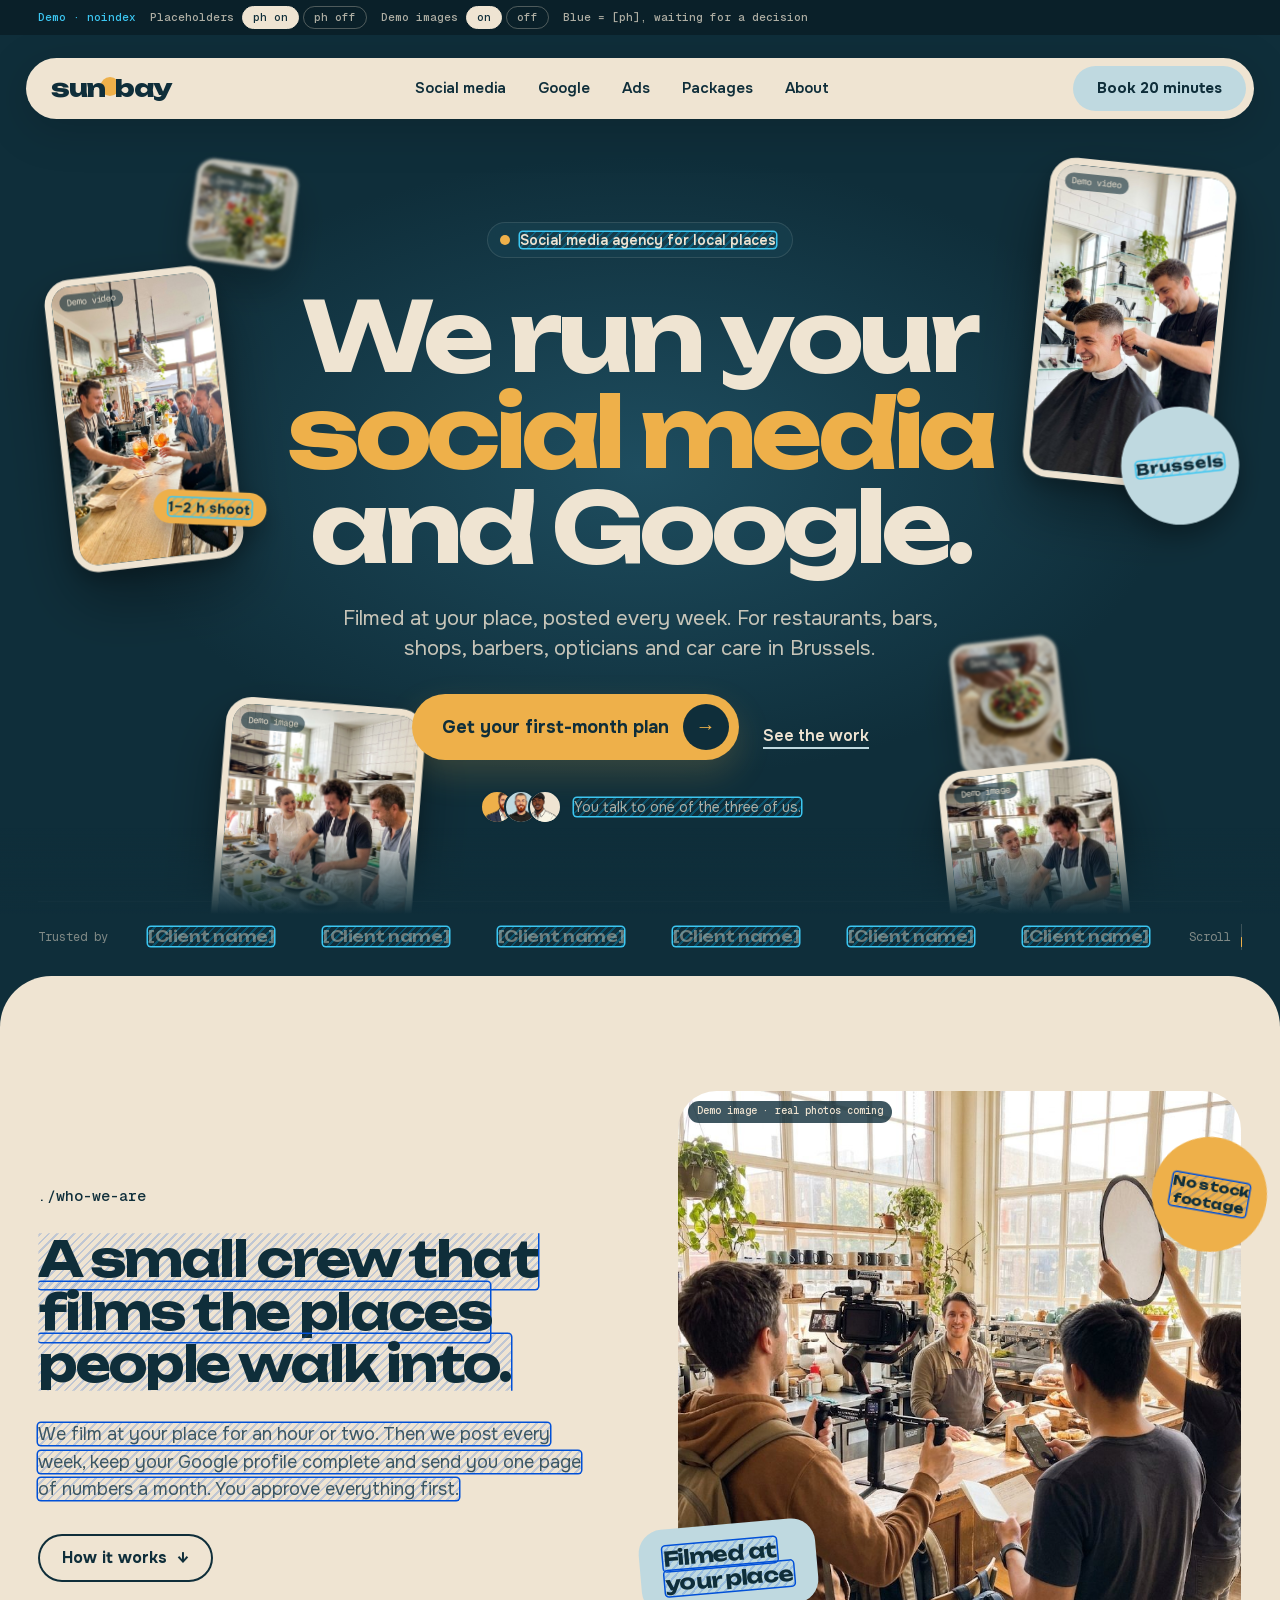
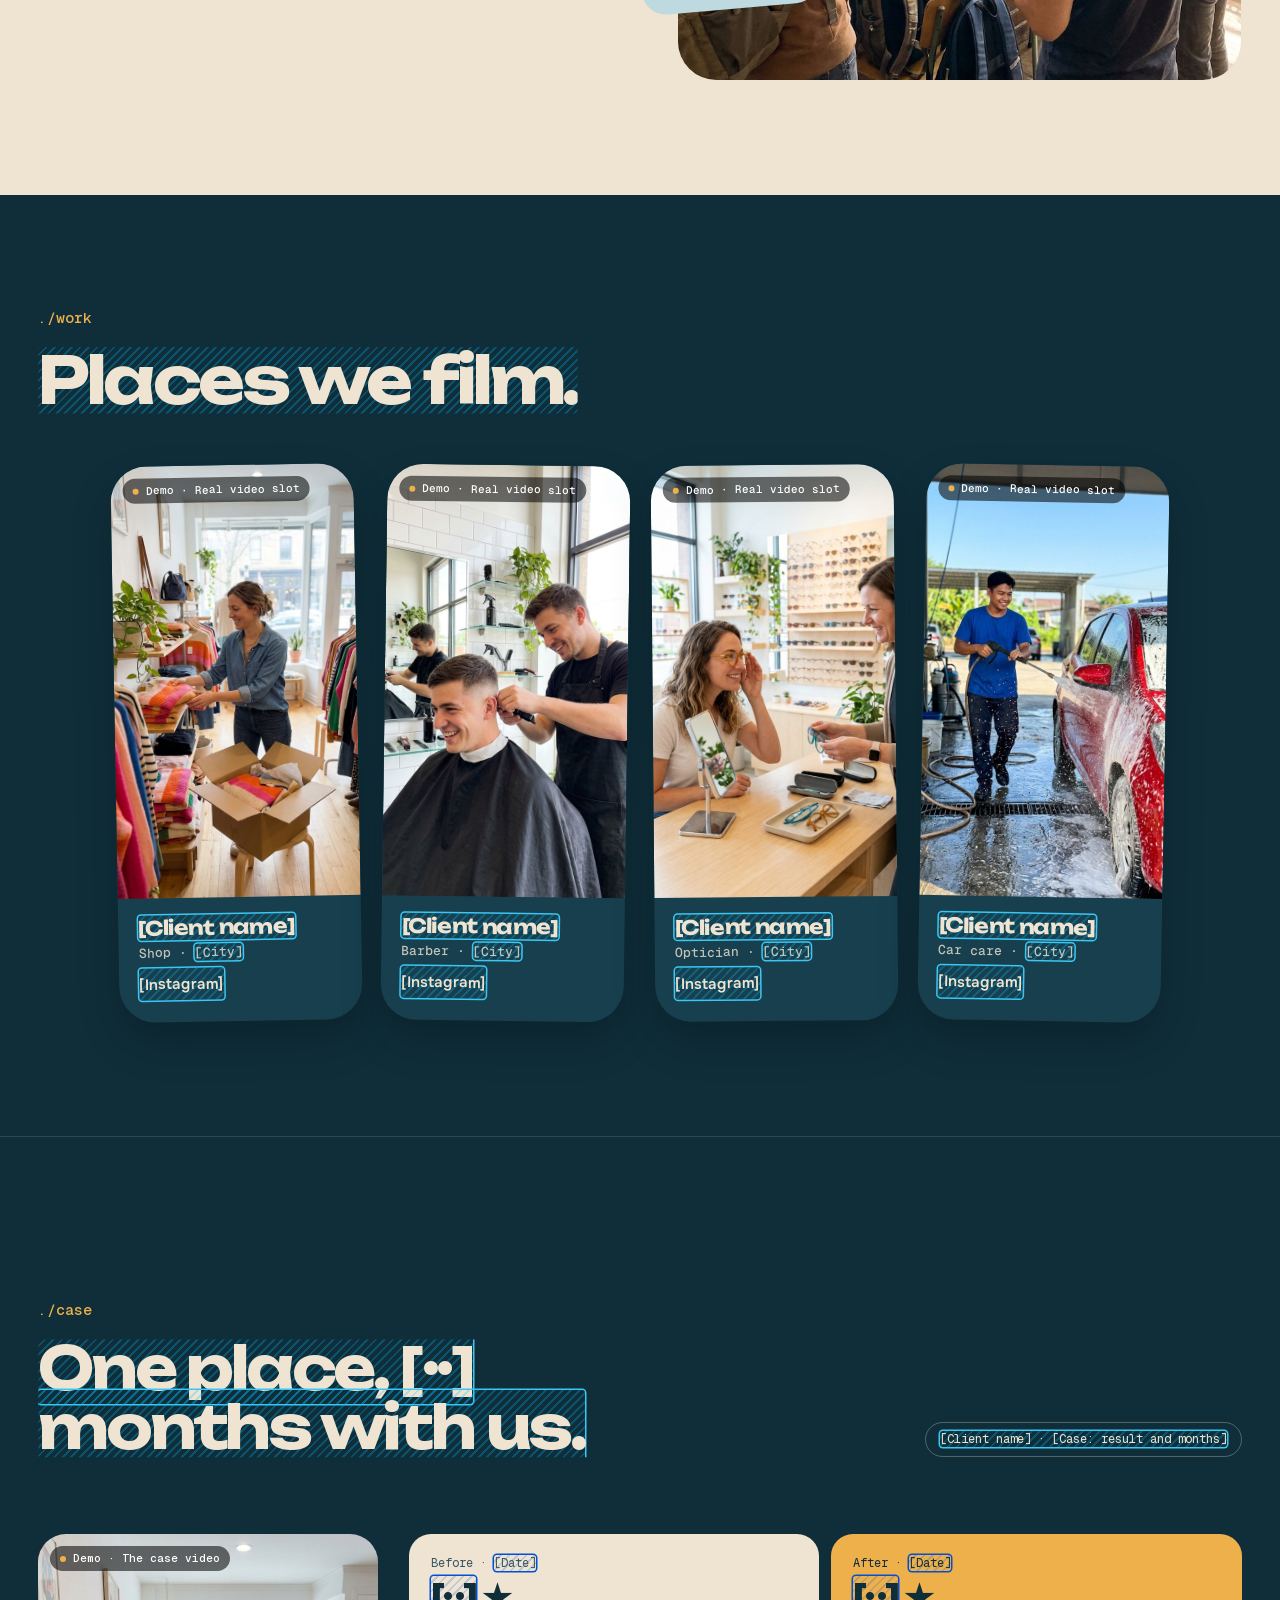
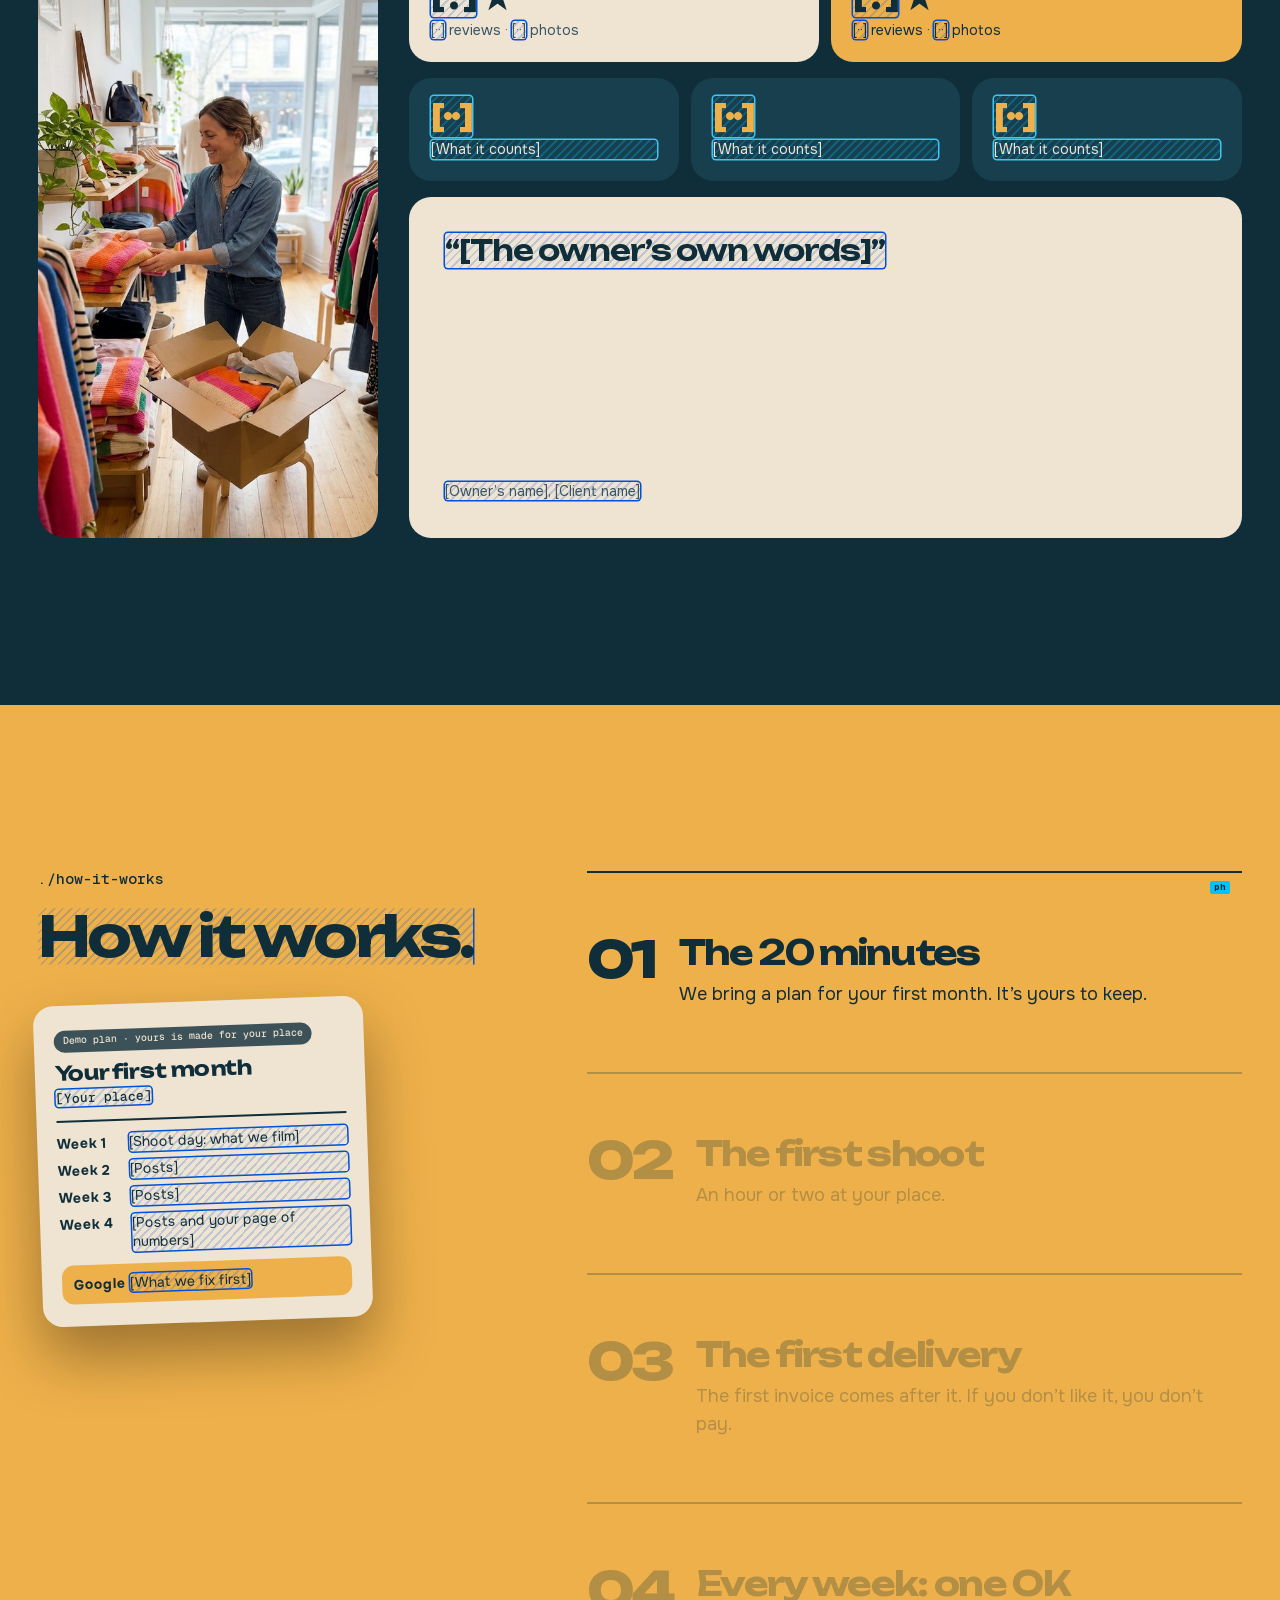
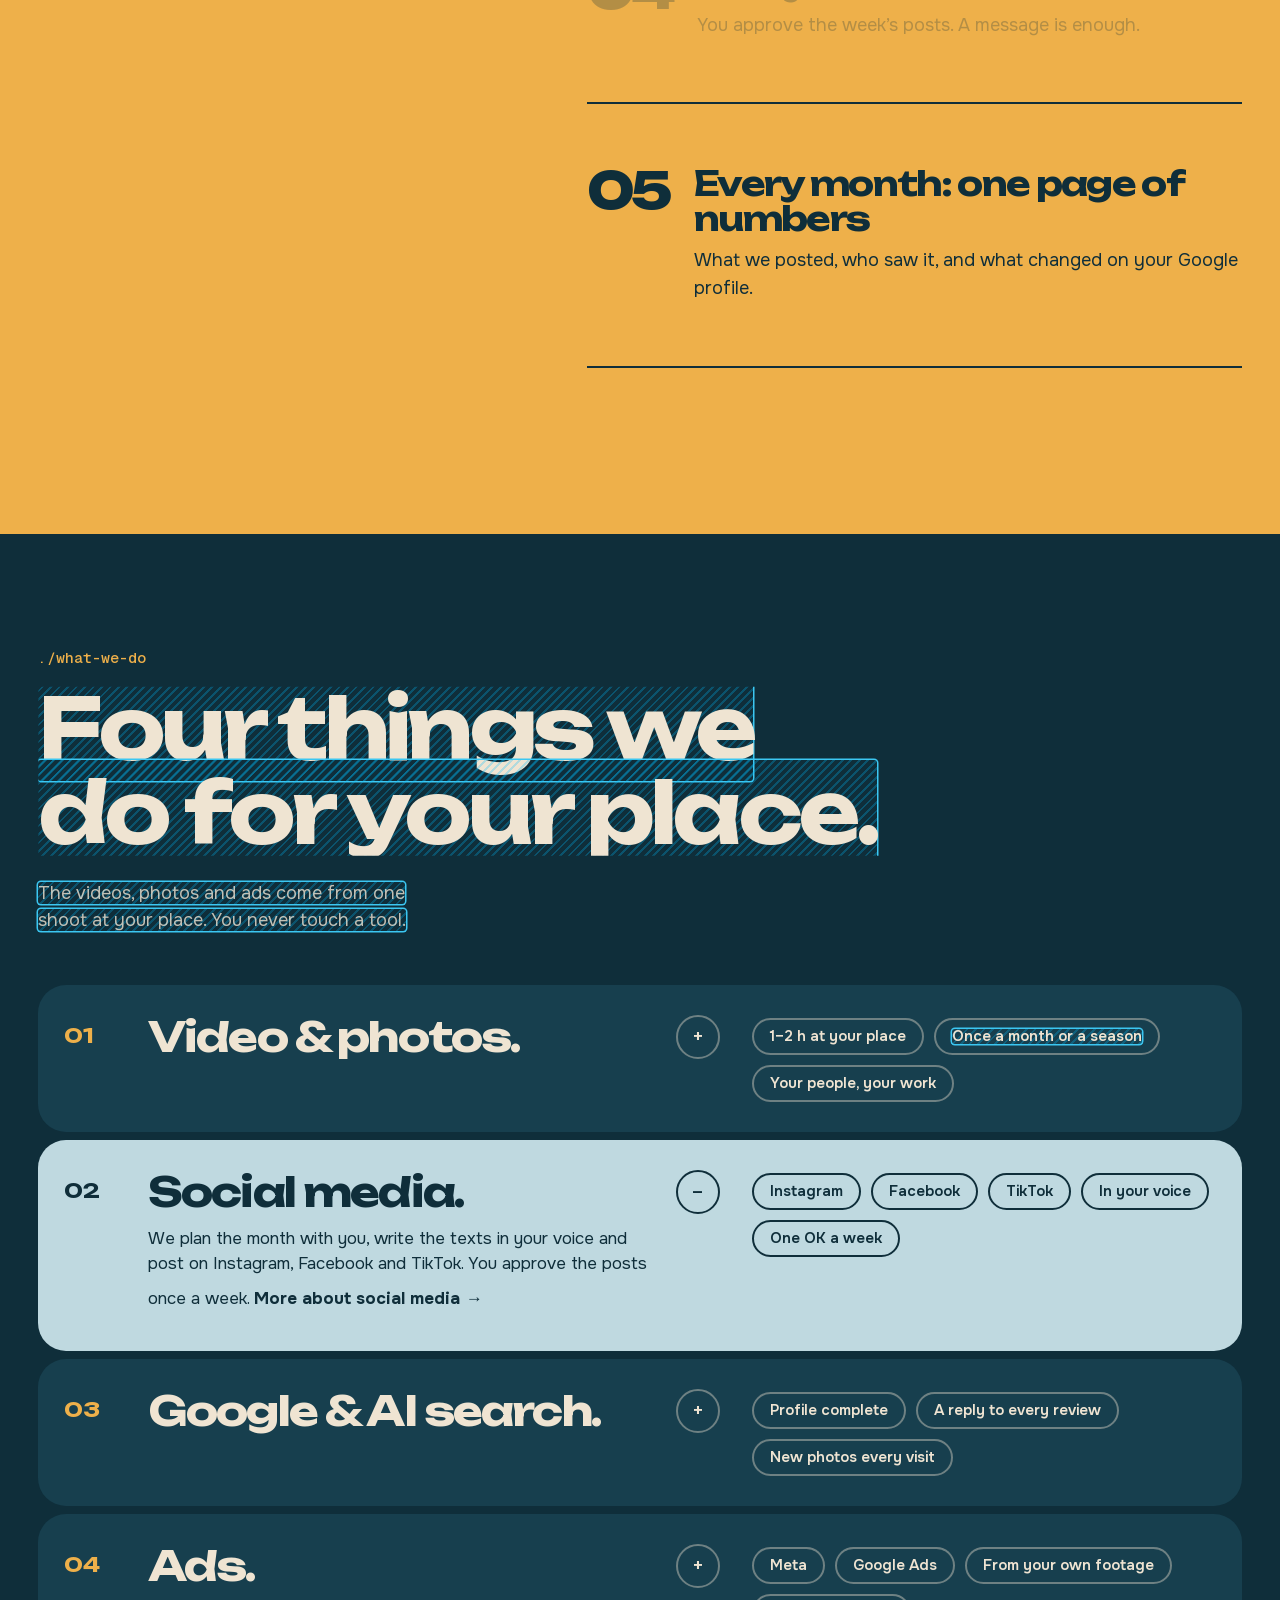
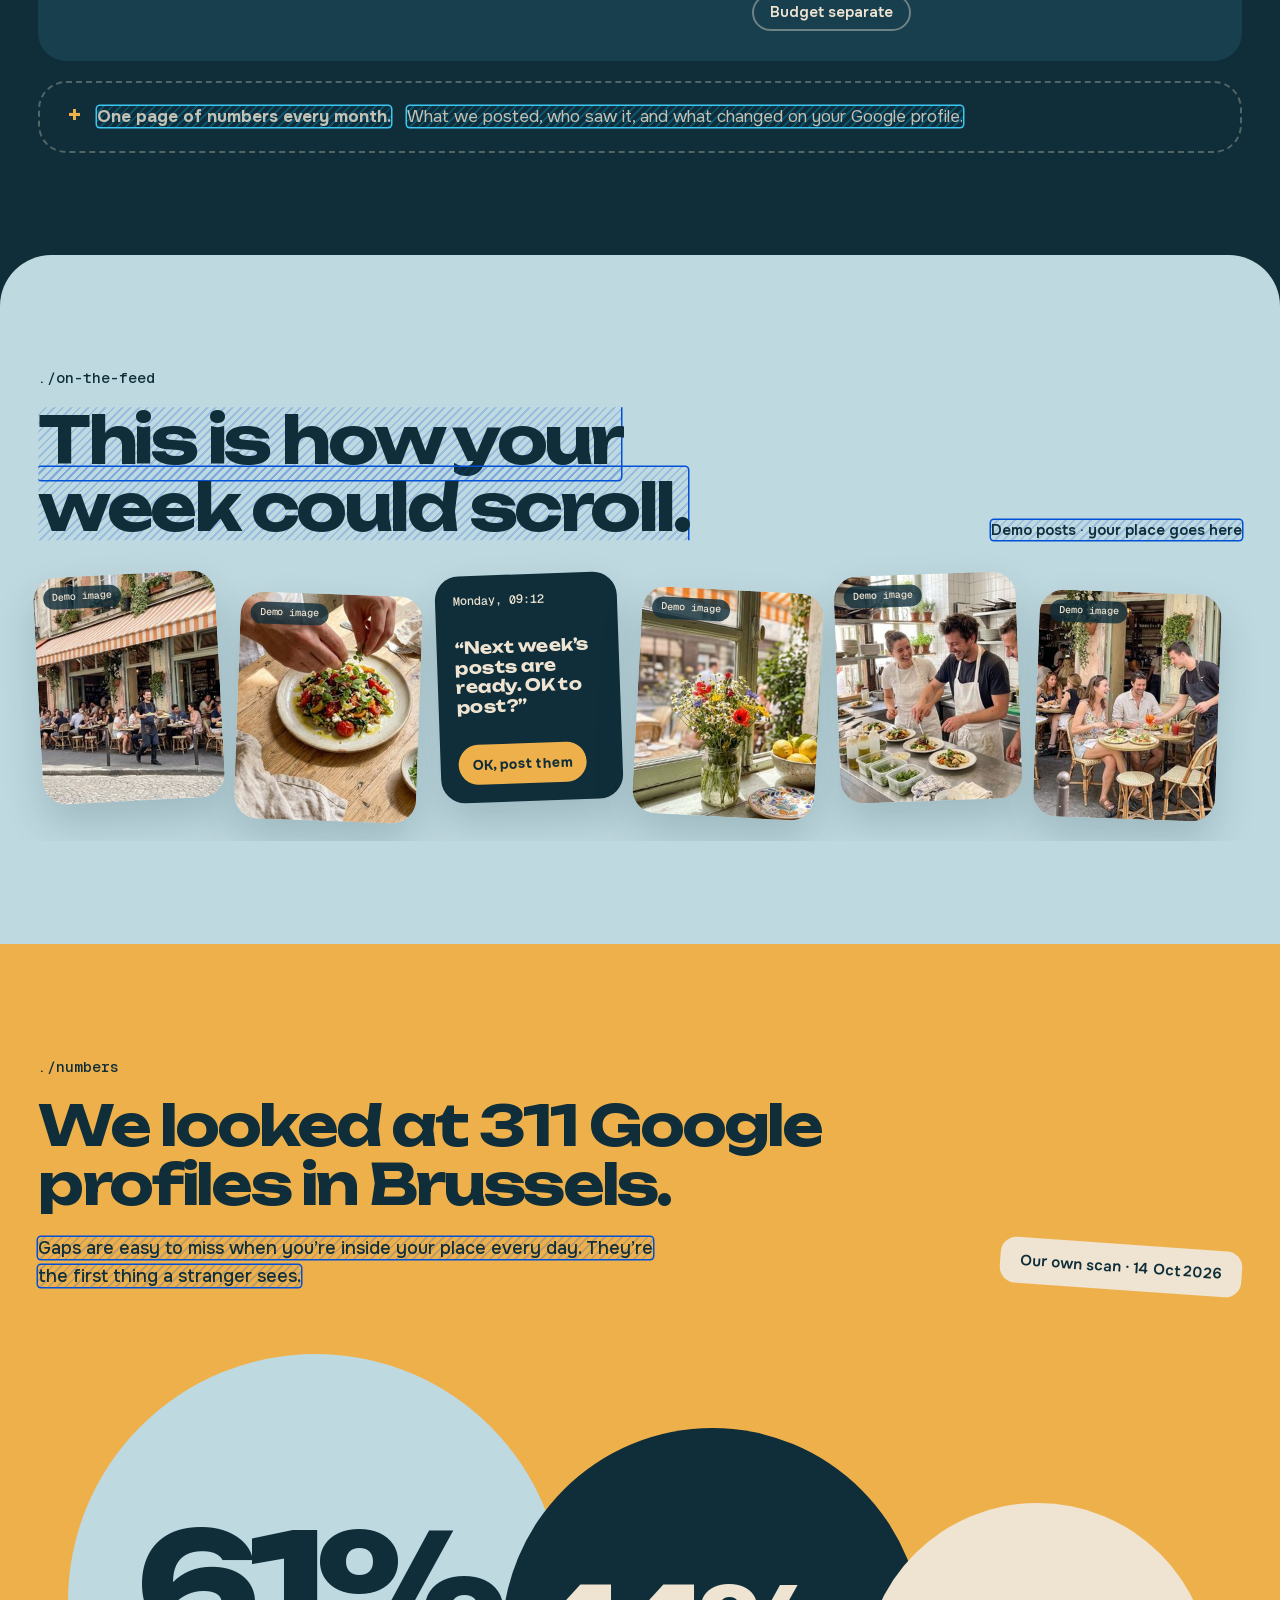
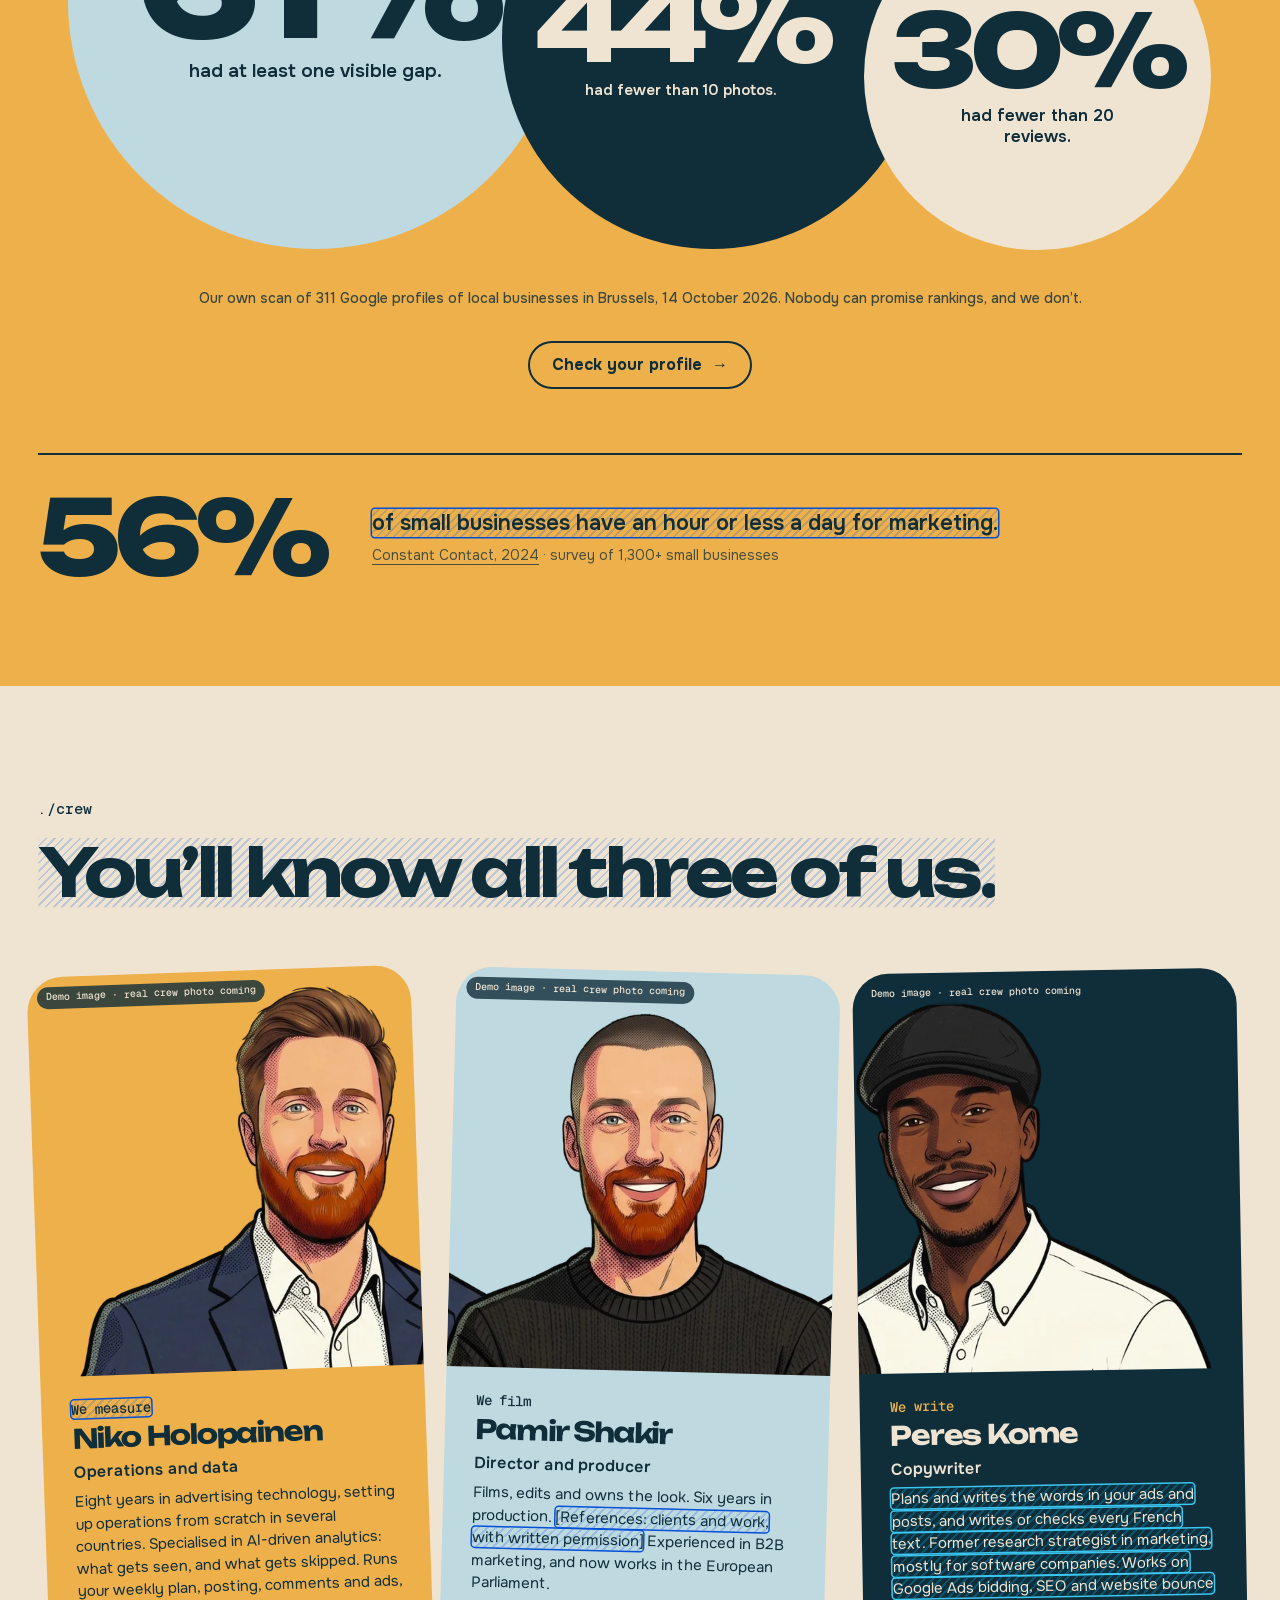
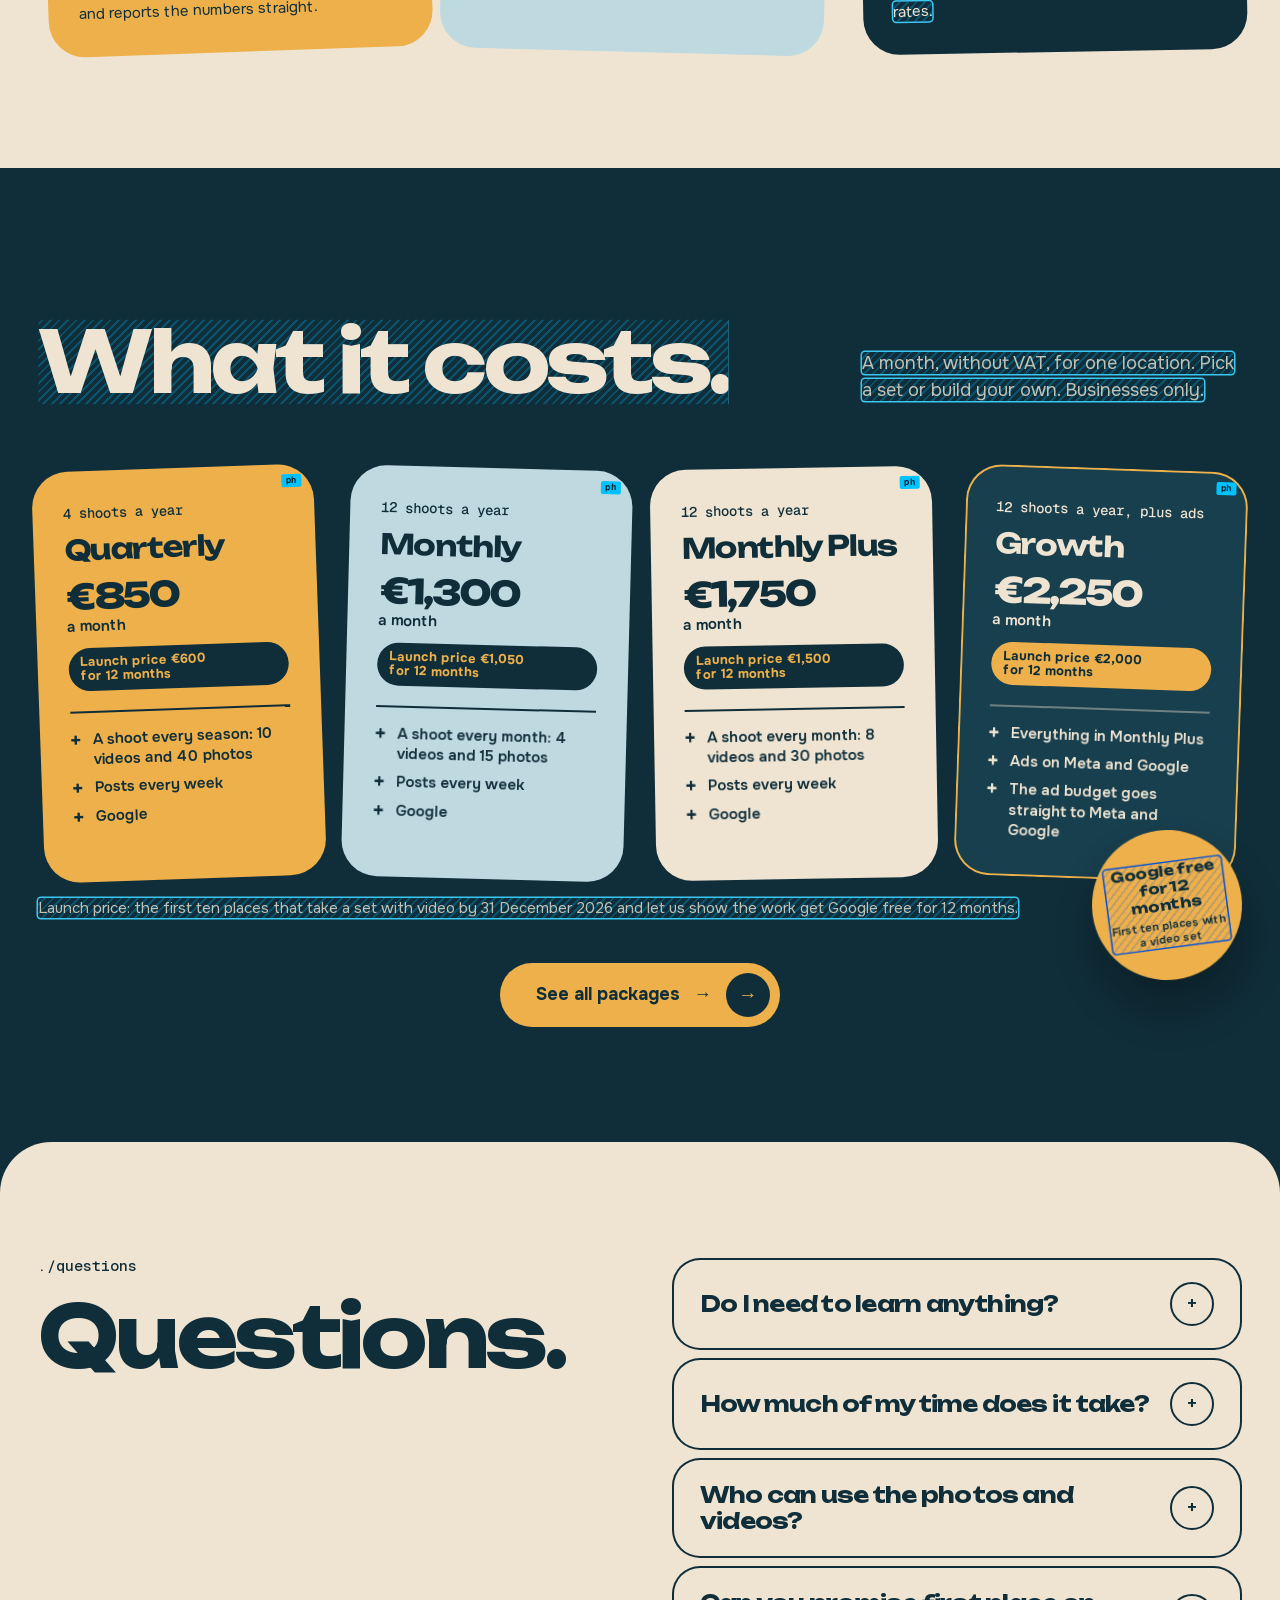
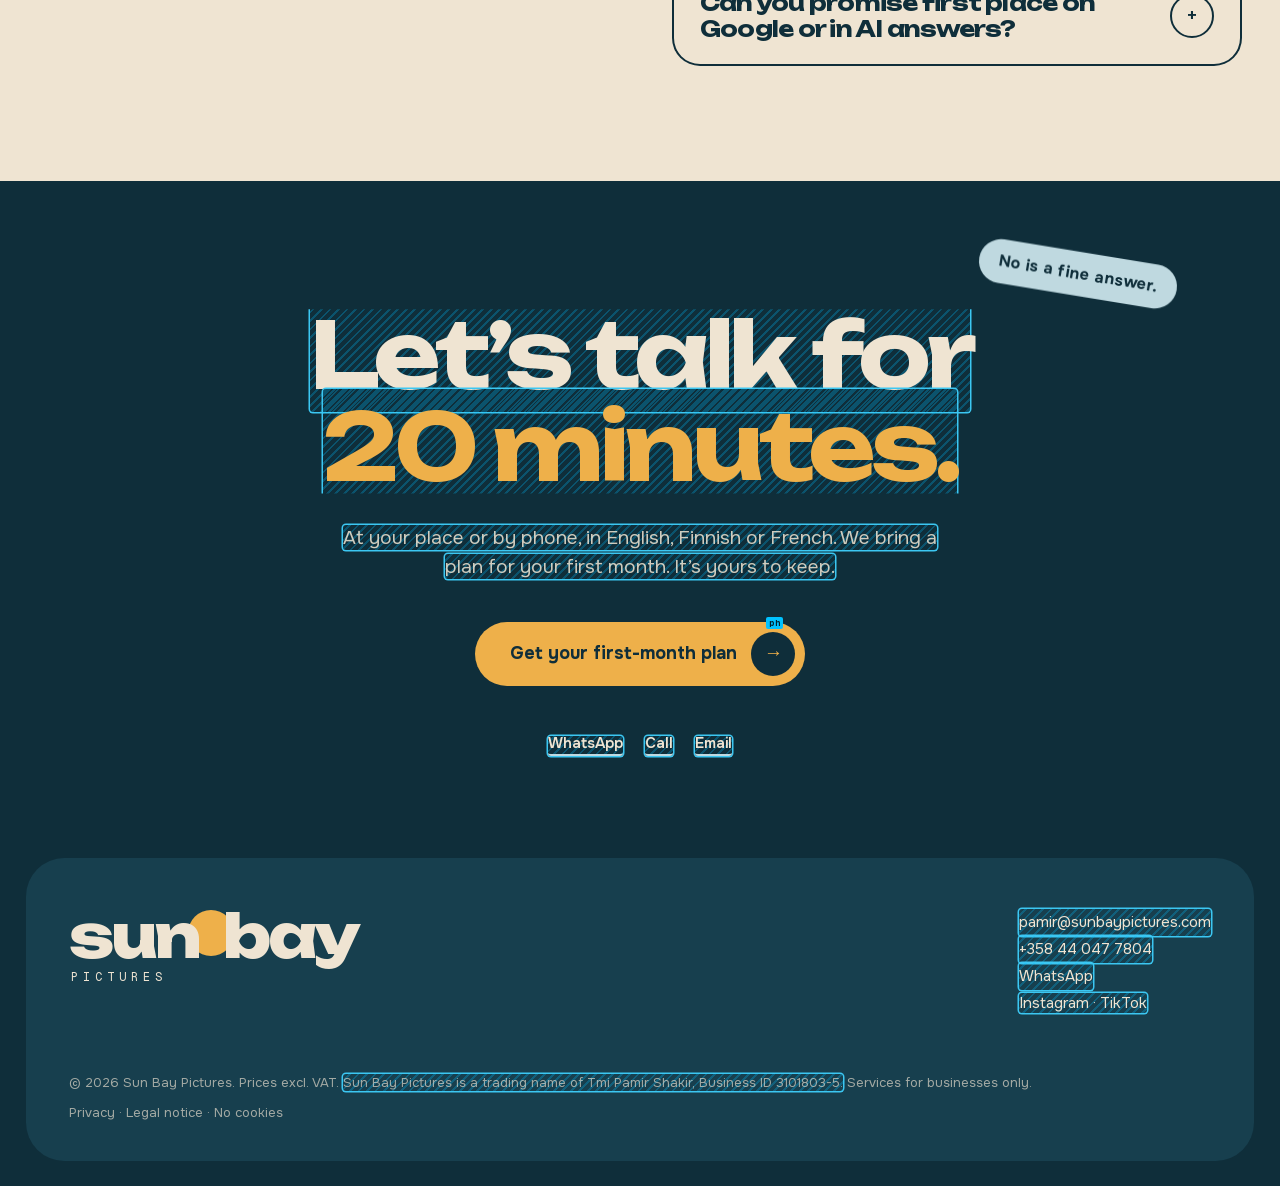
==== commit 7be5dd82: "Update the preview Co-Authored-By: Claude Opus 5.5 <noreply@anthropic.com>" ====
--- a/index.html
+++ b/index.html
@@ -20,21 +20,21 @@
 <meta property="og:image:width" content="1200">
 <meta property="og:image:height" content="630">
 <meta name="twitter:card" content="summary_large_image">
-<meta name="theme-color" content="#0E3B2C">
+<meta name="theme-color" content="#0F2E3A">
 <link rel="icon" href="favicon.ico" sizes="any">
 <link rel="icon" type="image/png" sizes="32x32" href="favicon-32.png">
 <link rel="icon" type="image/png" sizes="16x16" href="favicon-16.png">
 <link rel="apple-touch-icon" href="apple-touch-icon.png">
-<link rel="stylesheet" href="assets/css/soul.css?v=1794015514">
-<script>(function(r){r.classList.add('js');var q=new URLSearchParams(location.search),v=q.get('ph');if(v==='on'||v==='off'){try{localStorage.setItem('sbp-ph',v)}catch(e){}}else{try{v=localStorage.getItem('sbp-ph')}catch(e){v=null}}if(v==='off')r.classList.add('ph-off');var calm=window.matchMedia&&matchMedia('(prefers-reduced-motion: reduce)').matches;if(!calm&&q.get('intro')!=='0')r.classList.add('intro');if(!calm){try{if(sessionStorage.getItem('sb-pt')){sessionStorage.removeItem('sb-pt');r.classList.add('pt-arrive')}}catch(e){}}})(document.documentElement)</script>
-<script src="assets/js/soul.js?v=1794016105" defer></script>
+<link rel="stylesheet" href="assets/css/soul.css?v=1794164696">
+<script>(function(r){r.classList.add('js');var q=new URLSearchParams(location.search),v=q.get('ph');if(v==='on'||v==='off'){try{localStorage.setItem('sbp-ph',v)}catch(e){}}else{try{v=localStorage.getItem('sbp-ph')}catch(e){v=null}}if(v==='off')r.classList.add('ph-off');var d=q.get('demo');if(d==='on'||d==='off'){try{localStorage.setItem('sbp-demo',d)}catch(e){}}else{try{d=localStorage.getItem('sbp-demo')}catch(e){d=null}}if(d==='off')r.classList.add('demo-off');var calm=window.matchMedia&&matchMedia('(prefers-reduced-motion: reduce)').matches;if(!calm&&q.get('intro')!=='0')r.classList.add('intro');if(!calm){try{if(sessionStorage.getItem('sb-pt')){sessionStorage.removeItem('sb-pt');r.classList.add('pt-arrive')}}catch(e){}}})(document.documentElement)</script>
+<script src="assets/js/soul.js?v=1794079978" defer></script>
 <script src="assets/js/motion.js?v=1794011336" defer></script>
 <script src="assets/js/analytics.js?v=1793366410" defer></script>
 <script type="application/ld+json">{"@context": "https://schema.org", "@type": "Organization", "@id": "https://sunbaypictures.com/#organization", "name": "Sun Bay Pictures", "url": "https://sunbaypictures.com/en/", "logo": "https://sunbaypictures.com/assets/img/brand/sunbay-icon-512.png", "description": "Video, photos, Google and ads for restaurants, bars, shops, barbers and other local businesses in Brussels. Filmed at your place, posted every week.", "areaServed": [{"@type": "City", "name": "Brussels"}], "founder": {"@type": "Person", "name": "Pamir Shakir", "url": "https://www.pamirshakir.com/"}, "knowsLanguage": ["en", "fr", "fi"]}</script>
 </head>
 <body>
-<div class="pt" aria-hidden="true" style="--pt-a1:#C9BCF5;--pt-a2:#FFCB3D;--pt-bg:#0E3B2C;--pt-fg:#FFF1DC;--pt-lc:#FFCB3D"><i class="pt__p pt__p--1"></i><i class="pt__p pt__p--2"></i><div class="pt__p pt__p--3"><div class="pt__in"><p class="pt__lab"><span>./home</span></p><p class="pt__t"><span><span class="pt__logo"><span class="sbl" role="img" aria-label="Sun Bay Pictures"><span class="sbl__w" aria-hidden="true">sun<span class="sbl__gap"><span class="sbl__sun"></span></span>bay</span></span></span></span></p></div></div></div>
-<script type="application/json" id="pt-map">{"index.html": {"lab": "home", "a1": "#C9BCF5", "a2": "#FFCB3D", "bg": "#0E3B2C", "fg": "#FFF1DC", "lc": "#FFCB3D", "t": "<span class=\"pt__logo\"><span class=\"sbl\" role=\"img\" aria-label=\"Sun Bay Pictures\"><span class=\"sbl__w\" aria-hidden=\"true\">sun<span class=\"sbl__gap\"><span class=\"sbl__sun\"><\/span><\/span>bay<\/span><\/span><\/span>"}, "en/social-media/index.html": {"lab": "social-media", "a1": "#A8D8F0", "a2": "#D9F26A", "bg": "#1D2622", "fg": "#F6F2E8", "lc": "#D9F26A", "t": "<span class=\"pt__w\"><span class=\"pt__ch\" style=\"--i:0\">S<\/span><span class=\"pt__ch\" style=\"--i:1\">o<\/span><span class=\"pt__ch\" style=\"--i:2\">c<\/span><span class=\"pt__ch\" style=\"--i:3\">i<\/span><span class=\"pt__ch\" style=\"--i:4\">a<\/span><span class=\"pt__ch\" style=\"--i:5\">l<\/span><\/span> <span class=\"pt__w\"><span class=\"pt__ch\" style=\"--i:6\">m<\/span><span class=\"pt__ch\" style=\"--i:7\">e<\/span><span class=\"pt__ch\" style=\"--i:8\">d<\/span><span class=\"pt__ch\" style=\"--i:9\">i<\/span><span class=\"pt__ch\" style=\"--i:10\">a<\/span><\/span><i class=\"pt__dot\" style=\"--i:11\"><\/i>"}, "en/google-business-profile/index.html": {"lab": "google", "a1": "#FFCB3D", "a2": "#A8D8F0", "bg": "#0D3B3E", "fg": "#F4F0E6", "lc": "#A8D8F0", "t": "<span class=\"pt__w\"><span class=\"pt__ch\" style=\"--i:0\">G<\/span><span class=\"pt__ch\" style=\"--i:1\">o<\/span><span class=\"pt__ch\" style=\"--i:2\">o<\/span><span class=\"pt__ch\" style=\"--i:3\">g<\/span><span class=\"pt__ch\" style=\"--i:4\">l<\/span><span class=\"pt__ch\" style=\"--i:5\">e<\/span><\/span><i class=\"pt__dot\" style=\"--i:6\"><\/i>"}, "en/ads/index.html": {"lab": "ads", "a1": "#FFE08A", "a2": "#FF8C69", "bg": "#14213D", "fg": "#F7F3EC", "lc": "#FF8C69", "t": "<span class=\"pt__w\"><span class=\"pt__ch\" style=\"--i:0\">A<\/span><span class=\"pt__ch\" style=\"--i:1\">d<\/span><span class=\"pt__ch\" style=\"--i:2\">s<\/span><\/span><i class=\"pt__dot\" style=\"--i:3\"><\/i>"}, "en/packages/index.html": {"lab": "packages", "a1": "#C9BCF5", "a2": "#FFCB3D", "bg": "#FFF6E8", "fg": "#0E3B2C", "lc": "#0E3B2C", "t": "<span class=\"pt__w\"><span class=\"pt__ch\" style=\"--i:0\">P<\/span><span class=\"pt__ch\" style=\"--i:1\">a<\/span><span class=\"pt__ch\" style=\"--i:2\">c<\/span><span class=\"pt__ch\" style=\"--i:3\">k<\/span><span class=\"pt__ch\" style=\"--i:4\">a<\/span><span class=\"pt__ch\" style=\"--i:5\">g<\/span><span class=\"pt__ch\" style=\"--i:6\">e<\/span><span class=\"pt__ch\" style=\"--i:7\">s<\/span><\/span><i class=\"pt__dot\" style=\"--i:8\"><\/i>"}, "en/about/index.html": {"lab": "about", "a1": "#FFCB3D", "a2": "#F4A68C", "bg": "#4A1F17", "fg": "#FBF0E4", "lc": "#F4A68C", "t": "<span class=\"pt__w\"><span class=\"pt__ch\" style=\"--i:0\">A<\/span><span class=\"pt__ch\" style=\"--i:1\">b<\/span><span class=\"pt__ch\" style=\"--i:2\">o<\/span><span class=\"pt__ch\" style=\"--i:3\">u<\/span><span class=\"pt__ch\" style=\"--i:4\">t<\/span><\/span><i class=\"pt__dot\" style=\"--i:5\"><\/i>"}, "en/legal-notice/index.html": {"lab": "legal-notice", "a1": "#C9BCF5", "a2": "#FFCB3D", "bg": "#0E3B2C", "fg": "#FFF1DC", "lc": "#FFCB3D", "t": "<span class=\"pt__w\"><span class=\"pt__ch\" style=\"--i:0\">L<\/span><span class=\"pt__ch\" style=\"--i:1\">e<\/span><span class=\"pt__ch\" style=\"--i:2\">g<\/span><span class=\"pt__ch\" style=\"--i:3\">a<\/span><span class=\"pt__ch\" style=\"--i:4\">l<\/span><\/span> <span class=\"pt__w\"><span class=\"pt__ch\" style=\"--i:5\">n<\/span><span class=\"pt__ch\" style=\"--i:6\">o<\/span><span class=\"pt__ch\" style=\"--i:7\">t<\/span><span class=\"pt__ch\" style=\"--i:8\">i<\/span><span class=\"pt__ch\" style=\"--i:9\">c<\/span><span class=\"pt__ch\" style=\"--i:10\">e<\/span><\/span><i class=\"pt__dot\" style=\"--i:11\"><\/i>"}, "en/privacy/index.html": {"lab": "privacy", "a1": "#C9BCF5", "a2": "#FFCB3D", "bg": "#0E3B2C", "fg": "#FFF1DC", "lc": "#FFCB3D", "t": "<span class=\"pt__w\"><span class=\"pt__ch\" style=\"--i:0\">P<\/span><span class=\"pt__ch\" style=\"--i:1\">r<\/span><span class=\"pt__ch\" style=\"--i:2\">i<\/span><span class=\"pt__ch\" style=\"--i:3\">v<\/span><span class=\"pt__ch\" style=\"--i:4\">a<\/span><span class=\"pt__ch\" style=\"--i:5\">c<\/span><span class=\"pt__ch\" style=\"--i:6\">y<\/span><\/span><i class=\"pt__dot\" style=\"--i:7\"><\/i>"}}</script>
+<div class="pt" aria-hidden="true" style="--pt-a1:#BFD9E0;--pt-a2:#EEB04A;--pt-bg:#0F2E3A;--pt-fg:#EFE4D2;--pt-lc:#EEB04A"><i class="pt__p pt__p--1"></i><i class="pt__p pt__p--2"></i><div class="pt__p pt__p--3"><div class="pt__in"><p class="pt__lab"><span>./home</span></p><p class="pt__t"><span><span class="pt__logo"><span class="sbl" role="img" aria-label="Sun Bay Pictures"><span class="sbl__w" aria-hidden="true">sun<span class="sbl__gap"><span class="sbl__sun"></span></span>bay</span></span></span></span></p></div></div></div>
+<script type="application/json" id="pt-map">{"index.html": {"lab": "home", "a1": "#BFD9E0", "a2": "#EEB04A", "bg": "#0F2E3A", "fg": "#EFE4D2", "lc": "#EEB04A", "t": "<span class=\"pt__logo\"><span class=\"sbl\" role=\"img\" aria-label=\"Sun Bay Pictures\"><span class=\"sbl__w\" aria-hidden=\"true\">sun<span class=\"sbl__gap\"><span class=\"sbl__sun\"><\/span><\/span>bay<\/span><\/span><\/span>"}, "en/social-media/index.html": {"lab": "social-media", "a1": "#FFC53D", "a2": "#FF7AB6", "bg": "#14162E", "fg": "#FFF3E3", "lc": "#FF7AB6", "t": "<span class=\"pt__w\"><span class=\"pt__ch\" style=\"--i:0\">S<\/span><span class=\"pt__ch\" style=\"--i:1\">o<\/span><span class=\"pt__ch\" style=\"--i:2\">c<\/span><span class=\"pt__ch\" style=\"--i:3\">i<\/span><span class=\"pt__ch\" style=\"--i:4\">a<\/span><span class=\"pt__ch\" style=\"--i:5\">l<\/span><\/span> <span class=\"pt__w\"><span class=\"pt__ch\" style=\"--i:6\">m<\/span><span class=\"pt__ch\" style=\"--i:7\">e<\/span><span class=\"pt__ch\" style=\"--i:8\">d<\/span><span class=\"pt__ch\" style=\"--i:9\">i<\/span><span class=\"pt__ch\" style=\"--i:10\">a<\/span><\/span><i class=\"pt__dot\" style=\"--i:11\"><\/i>"}, "en/google-business-profile/index.html": {"lab": "google", "a1": "#FFCB3D", "a2": "#A8D8F0", "bg": "#0D3B3E", "fg": "#F4F0E6", "lc": "#A8D8F0", "t": "<span class=\"pt__w\"><span class=\"pt__ch\" style=\"--i:0\">G<\/span><span class=\"pt__ch\" style=\"--i:1\">o<\/span><span class=\"pt__ch\" style=\"--i:2\">o<\/span><span class=\"pt__ch\" style=\"--i:3\">g<\/span><span class=\"pt__ch\" style=\"--i:4\">l<\/span><span class=\"pt__ch\" style=\"--i:5\">e<\/span><\/span><i class=\"pt__dot\" style=\"--i:6\"><\/i>"}, "en/ads/index.html": {"lab": "ads", "a1": "#F5A66B", "a2": "#3D8BFF", "bg": "#0B1B3A", "fg": "#F2EFEA", "lc": "#3D8BFF", "t": "<span class=\"pt__w\"><span class=\"pt__ch\" style=\"--i:0\">A<\/span><span class=\"pt__ch\" style=\"--i:1\">d<\/span><span class=\"pt__ch\" style=\"--i:2\">s<\/span><\/span><i class=\"pt__dot\" style=\"--i:3\"><\/i>"}, "en/packages/index.html": {"lab": "packages", "a1": "#F4B6C2", "a2": "#E8B04B", "bg": "#FFF6E8", "fg": "#12261E", "lc": "#12261E", "t": "<span class=\"pt__w\"><span class=\"pt__ch\" style=\"--i:0\">P<\/span><span class=\"pt__ch\" style=\"--i:1\">a<\/span><span class=\"pt__ch\" style=\"--i:2\">c<\/span><span class=\"pt__ch\" style=\"--i:3\">k<\/span><span class=\"pt__ch\" style=\"--i:4\">a<\/span><span class=\"pt__ch\" style=\"--i:5\">g<\/span><span class=\"pt__ch\" style=\"--i:6\">e<\/span><span class=\"pt__ch\" style=\"--i:7\">s<\/span><\/span><i class=\"pt__dot\" style=\"--i:8\"><\/i>"}, "en/about/index.html": {"lab": "about", "a1": "#E9B44C", "a2": "#F2B8B5", "bg": "#3B0F14", "fg": "#F6EDE4", "lc": "#F2B8B5", "t": "<span class=\"pt__w\"><span class=\"pt__ch\" style=\"--i:0\">A<\/span><span class=\"pt__ch\" style=\"--i:1\">b<\/span><span class=\"pt__ch\" style=\"--i:2\">o<\/span><span class=\"pt__ch\" style=\"--i:3\">u<\/span><span class=\"pt__ch\" style=\"--i:4\">t<\/span><\/span><i class=\"pt__dot\" style=\"--i:5\"><\/i>"}, "en/legal-notice/index.html": {"lab": "legal-notice", "a1": "#F4B6C2", "a2": "#E8B04B", "bg": "#12261E", "fg": "#F2EDE4", "lc": "#E8B04B", "t": "<span class=\"pt__w\"><span class=\"pt__ch\" style=\"--i:0\">L<\/span><span class=\"pt__ch\" style=\"--i:1\">e<\/span><span class=\"pt__ch\" style=\"--i:2\">g<\/span><span class=\"pt__ch\" style=\"--i:3\">a<\/span><span class=\"pt__ch\" style=\"--i:4\">l<\/span><\/span> <span class=\"pt__w\"><span class=\"pt__ch\" style=\"--i:5\">n<\/span><span class=\"pt__ch\" style=\"--i:6\">o<\/span><span class=\"pt__ch\" style=\"--i:7\">t<\/span><span class=\"pt__ch\" style=\"--i:8\">i<\/span><span class=\"pt__ch\" style=\"--i:9\">c<\/span><span class=\"pt__ch\" style=\"--i:10\">e<\/span><\/span><i class=\"pt__dot\" style=\"--i:11\"><\/i>"}, "en/privacy/index.html": {"lab": "privacy", "a1": "#F4B6C2", "a2": "#E8B04B", "bg": "#12261E", "fg": "#F2EDE4", "lc": "#E8B04B", "t": "<span class=\"pt__w\"><span class=\"pt__ch\" style=\"--i:0\">P<\/span><span class=\"pt__ch\" style=\"--i:1\">r<\/span><span class=\"pt__ch\" style=\"--i:2\">i<\/span><span class=\"pt__ch\" style=\"--i:3\">v<\/span><span class=\"pt__ch\" style=\"--i:4\">a<\/span><span class=\"pt__ch\" style=\"--i:5\">c<\/span><span class=\"pt__ch\" style=\"--i:6\">y<\/span><\/span><i class=\"pt__dot\" style=\"--i:7\"><\/i>"}}</script>
 <a class="skip" href="#main">Skip to content</a>
 <div class="demobar" role="region" aria-label="Demo controls">
   <span class="demobar__tag">Demo<span class="demobar__long"> · noindex</span></span>
@@ -42,11 +42,17 @@
     <button type="button" data-set="ph" data-val="on" aria-pressed="false">ph on</button>
     <button type="button" data-set="ph" data-val="off" aria-pressed="false">ph off</button>
   </div>
+  <div class="demobar__group"><span class="demobar__label">Demo images</span>
+    <button type="button" data-set="demo" data-val="on" aria-pressed="false">on</button>
+    <button type="button" data-set="demo" data-val="off" aria-pressed="false">off</button>
+  </div>
   <span class="demobar__hint">Blue = [ph], waiting for a decision</span>
 </div>
 <header class="top top--v2" id="top">
+  <div class="navbox"><div class="navfloat">
   <nav class="nav" aria-label="Main">
-    <a class="brand" href="#top"><span class="sbl" role="img" aria-label="Sun Bay Pictures"><span class="sbl__w" aria-hidden="true">sun<span class="sbl__gap"><span class="sbl__sun"></span></span>bay</span></span></a>
+    <span class="nav__bg" aria-hidden="true"><i class="nav__bgl"></i><i class="nav__bgr"></i></span>
+    <a class="brand" href="#top"><span class="sbl" role="img" aria-label="Sun Bay Pictures"><span class="sbl__w" aria-hidden="true">sun<span class="sbl__gap"><span class="sbl__sun"></span></span>bay</span></span><span class="sbi" aria-hidden="true">sb<i class="sbi__dot"></i></span></a>
     <div class="nav__links"><a href="en/social-media/index.html">Social media</a><a href="en/google-business-profile/index.html">Google</a><a href="en/ads/index.html">Ads</a><a href="en/packages/index.html">Packages</a><a href="en/about/index.html">About</a></div>
     <a class="btn btn--lilac nav__book" href="#book" data-track="to-book" data-track-place="nav">Book 20 minutes</a>
     <button class="nav__menu" type="button" aria-expanded="false" aria-controls="menu" data-open="Menu" data-close="Close">Menu</button>
@@ -57,24 +63,25 @@
     <a href="en/ads/index.html">Ads</a>
     <a href="en/packages/index.html">Packages</a>
     <a href="en/about/index.html">About</a>
-    <a class="btn btn--lilac" href="#book" data-track="to-book" data-track-place="menu">Book a 20-minute meeting</a>
-  </div>
+    <a class="btn btn--lilac" href="#book" data-track="to-book" data-track-place="menu">Get your first-month plan</a>
+  </div>
+  </div></div>
   <div class="hl" aria-hidden="true">
-    <div class="hl__p hl__p--back hl__p--b1" data-parallax=".05"><div class="hl__m" data-mouse="-.5"><div data-float="3.2" data-wobble=".5"><div class="hl__tilt" style="--rot:8deg;--rot-h:0deg"><div class="hl__card"><figure class="slot slot--photo slot--real" style="--r:1/1"><img src="assets/media/feed-03.jpg?v=1793474267" alt="A post: the table by the window" loading="lazy" decoding="async"><small class="demo-tag">Demo image<em> · real photos coming</em></small></figure></div></div></div></div></div>
-    <div class="hl__p hl__p--back hl__p--b2" data-parallax=".06"><div class="hl__m" data-mouse="-.6"><div data-float="1.1" data-wobble=".5"><div class="hl__tilt" style="--rot:-7deg;--rot-h:0deg"><div class="hl__card"><figure class="slot slot--photo slot--real" style="--r:4/5"><img src="assets/media/feed-01.jpg?v=1793474267" alt="A post: a plate finished at the pass" loading="lazy" decoding="async"><small class="demo-tag">Demo image<em> · real photos coming</em></small></figure></div></div></div></div></div>
-    <div class="hl__p hl__p--front hl__p--f1" data-parallax=".14"><div class="hl__m" data-mouse="1.1"><div data-float="0" data-wobble=".5"><div class="hl__tilt" style="--rot:-7deg;--rot-h:4deg"><div class="hl__card"><figure class="slot slot--video slot--real" style="--r:9/16"><video data-src="assets/media/reel-bar.mp4?v=1794007521" poster="assets/media/reel-bar.jpg?v=1793474268" muted loop playsinline preload="none" aria-hidden="true"></video><small class="demo-tag">Demo video<em> · real videos coming</em></small></figure></div><span class="hl__stk hl__stk--shoot"><span class="ph">1–2 h shoot</span></span></div></div></div></div>
-    <div class="hl__p hl__p--front hl__p--f2" data-parallax=".1"><div class="hl__m" data-mouse="1.3"><div data-float="1.8" data-wobble=".5"><div class="hl__tilt" style="--rot:6deg;--rot-h:-3deg"><div class="hl__card"><figure class="slot slot--video slot--real" style="--r:9/16"><video data-src="assets/media/reel-barber.mp4?v=1793474272" poster="assets/media/reel-barber.jpg?v=1793474268" muted loop playsinline preload="none" aria-hidden="true"></video><small class="demo-tag">Demo video<em> · real videos coming</em></small></figure></div><span class="hl__stk hl__stk--city"><span class="ph">Brussels</span></span></div></div></div></div>
-    <div class="hl__p hl__p--front hl__p--f3" data-parallax=".2"><div class="hl__m" data-mouse=".9"><div data-float="2.6" data-wobble=".5"><div class="hl__tilt" style="--rot:5deg;--rot-h:-5deg"><div class="hl__card"><figure class="slot slot--photo slot--real" style="--r:4/5"><img src="assets/media/bank-team.jpg?v=1793474267" alt="The team at work" loading="lazy" decoding="async"><small class="demo-tag">Demo image<em> · real photos coming</em></small></figure></div></div></div></div></div>
-    <div class="hl__p hl__p--front hl__p--f4" data-parallax=".16"><div class="hl__m" data-mouse="1"><div data-float="4.4" data-wobble=".5"><div class="hl__tilt" style="--rot:-6deg;--rot-h:6deg"><div class="hl__card"><figure class="slot slot--photo slot--real" style="--r:4/5"><img src="assets/media/feed-04.jpg?v=1793474267" alt="A post: the kitchen at work" loading="lazy" decoding="async"><small class="demo-tag">Demo image<em> · real photos coming</em></small></figure></div></div></div></div></div>
+    <div class="hl__p hl__p--back hl__p--b1" data-parallax=".05"><div class="hl__m" data-mouse="-.5"><div data-float="3.2" data-wobble=".5"><div class="hl__tilt" style="--rot:8deg;--rot-h:0deg"><div class="hl__card"><figure class="slot slot--photo slot--real slot--hasdemo" style="--r:1/1"><img src="assets/media/feed-03.jpg?v=1793474267" alt="A post: the table by the window" loading="lazy" decoding="async"><small class="demo-tag">Demo image<em> · real photos coming</em></small><span class="slot__tpl"><span class="slot__mark"></span><span class="slot__say"><span>Real photo coming · 1:1</span><b>A post: the table by the window</b></span></span></figure></div></div></div></div></div>
+    <div class="hl__p hl__p--back hl__p--b2" data-parallax=".06"><div class="hl__m" data-mouse="-.6"><div data-float="1.1" data-wobble=".5"><div class="hl__tilt" style="--rot:-7deg;--rot-h:0deg"><div class="hl__card"><figure class="slot slot--photo slot--real slot--hasdemo" style="--r:4/5"><img src="assets/media/feed-01.jpg?v=1793474267" alt="A post: a plate finished at the pass" loading="lazy" decoding="async"><small class="demo-tag">Demo image<em> · real photos coming</em></small><span class="slot__tpl"><span class="slot__mark"></span><span class="slot__say"><span>Real photo coming · 4:5</span><b>A post: a plate finished at the pass</b></span></span></figure></div></div></div></div></div>
+    <div class="hl__p hl__p--front hl__p--f1" data-parallax=".14"><div class="hl__m" data-mouse="1.1"><div data-float="0" data-wobble=".5"><div class="hl__tilt" style="--rot:-7deg;--rot-h:4deg"><div class="hl__card"><figure class="slot slot--video slot--real slot--hasdemo" style="--r:9/16"><video data-src="assets/media/reel-bar.mp4?v=1794007521" poster="assets/media/reel-bar.jpg?v=1793474268" muted loop playsinline preload="none" aria-hidden="true"></video><small class="demo-tag">Demo video<em> · real videos coming</em></small><span class="slot__tpl"><span class="slot__mark"></span><span class="slot__say"><span>Real video coming · 9:16</span><b>First round, golden hour</b></span></span></figure></div><span class="hl__stk hl__stk--shoot"><span class="ph">1–2 h shoot</span></span></div></div></div></div>
+    <div class="hl__p hl__p--front hl__p--f2" data-parallax=".1"><div class="hl__m" data-mouse="1.3"><div data-float="1.8" data-wobble=".5"><div class="hl__tilt" style="--rot:6deg;--rot-h:-3deg"><div class="hl__card"><figure class="slot slot--video slot--real slot--hasdemo" style="--r:9/16"><video data-src="assets/media/reel-barber.mp4?v=1793474272" poster="assets/media/reel-barber.jpg?v=1793474268" muted loop playsinline preload="none" aria-hidden="true"></video><small class="demo-tag">Demo video<em> · real videos coming</em></small><span class="slot__tpl"><span class="slot__mark"></span><span class="slot__say"><span>Real video coming · 9:16</span><b>The fade, in close-up</b></span></span></figure></div><span class="hl__stk hl__stk--city"><span class="ph">Brussels</span></span></div></div></div></div>
+    <div class="hl__p hl__p--front hl__p--f3" data-parallax=".2"><div class="hl__m" data-mouse=".9"><div data-float="2.6" data-wobble=".5"><div class="hl__tilt" style="--rot:5deg;--rot-h:-5deg"><div class="hl__card"><figure class="slot slot--photo slot--real slot--hasdemo" style="--r:4/5"><img src="assets/media/bank-team.jpg?v=1793474267" alt="The team at work" loading="lazy" decoding="async"><small class="demo-tag">Demo image<em> · real photos coming</em></small><span class="slot__tpl"><span class="slot__mark"></span><span class="slot__say"><span>Real photo coming · 4:5</span><b>The team at work</b></span></span></figure></div></div></div></div></div>
+    <div class="hl__p hl__p--front hl__p--f4" data-parallax=".16"><div class="hl__m" data-mouse="1"><div data-float="4.4" data-wobble=".5"><div class="hl__tilt" style="--rot:-6deg;--rot-h:6deg"><div class="hl__card"><figure class="slot slot--photo slot--real slot--hasdemo" style="--r:4/5"><img src="assets/media/feed-04.jpg?v=1793474267" alt="A post: the kitchen at work" loading="lazy" decoding="async"><small class="demo-tag">Demo image<em> · real photos coming</em></small><span class="slot__tpl"><span class="slot__mark"></span><span class="slot__say"><span>Real photo coming · 4:5</span><b>A post: the kitchen at work</b></span></span></figure></div></div></div></div></div>
     </div>
   <div class="hero">
     <p class="chip chip--v2" data-reveal="fade"><span class="chip__dot chip__dot--v2" aria-hidden="true"><span class="chip__ring" data-pulse="0"></span></span><span class="ph">Social media agency for local places</span></p>
     <h1><span class="wv" data-reveal="mask" data-delay="0.05">We</span> <span class="wv" data-reveal="mask" data-delay="0.12">run</span> <span class="wv" data-reveal="mask" data-delay="0.19">your</span> <em><span class="wv" data-reveal="mask" data-delay="0.28">social</span> <span class="wv" data-reveal="mask" data-delay="0.35">media</span></em> <span class="wv" data-reveal="mask" data-delay="0.44">and</span> <span class="wv" data-reveal="mask" data-delay="0.51">Google.</span></h1>
     <p class="lead" data-reveal="up" data-delay=".55">Filmed at your place, posted every week. For restaurants, bars, shops, barbers, opticians and car care in Brussels.</p>
-    <div class="hero__actions" data-reveal="up" data-delay=".65"><a class="btn btn--yellow btn--hero btn--arrow" href="#book" data-track="to-book" data-track-place="hero">Book a 20-minute meeting<span class="btn__arrow" aria-hidden="true">→</span></a>
+    <div class="hero__actions" data-reveal="up" data-delay=".65"><a class="btn btn--yellow btn--hero btn--arrow" href="#book" data-track="to-book" data-track-place="hero">Get your first-month plan<span class="btn__arrow" aria-hidden="true">→</span></a>
       <a class="textlink" href="#work"><span>See the work</span></a></div>
     <p class="faces" data-reveal="fade" data-delay=".8"><span class="faces__row" aria-hidden="true"><span class="face face--0"><img src="assets/img/team/crew-800.webp?v=1793388592" alt="" decoding="async"></span><span class="face face--1"><img src="assets/img/team/crew-800.webp?v=1793388592" alt="" decoding="async"></span><span class="face face--2"><img src="assets/img/team/crew-800.webp?v=1793388592" alt="" decoding="async"></span></span><span class="ph">You talk to one of the three of us.</span></p>
-    <div class="fan"><div class="fan__slot fan__slot--1" data-float="1.9" data-depth=".5" data-wobble="1"><div class="fan__item"><figure class="slot slot--video slot--real" style="--r:9/16"><img src="assets/media/reel-bar.jpg?v=1793474268" alt="First round, golden hour" loading="lazy" decoding="async"><small class="demo-tag">Demo image<em> · real photos coming</em></small></figure></div></div><div class="fan__slot fan__slot--2" data-float="3.8" data-depth=".5" data-wobble="1"><div class="fan__item"><figure class="slot slot--video slot--real" style="--r:9/16"><video data-src="assets/media/reel-barber.mp4?v=1793474272" poster="assets/media/reel-barber.jpg?v=1793474268" muted loop playsinline preload="none" aria-hidden="true"></video><small class="demo-tag">Demo video<em> · real videos coming</em></small></figure></div></div><div class="fan__slot fan__slot--3" data-float="5.699999999999999" data-depth=".5" data-wobble="1"><div class="fan__item"><figure class="slot slot--video slot--real" style="--r:9/16"><img src="assets/media/reel-shop.jpg?v=1793474268" alt="New stock on the shelf" loading="lazy" decoding="async"><small class="demo-tag">Demo image<em> · real photos coming</em></small></figure></div></div></div>
+    <div class="fan"><div class="fan__slot fan__slot--1" data-float="1.9" data-depth=".5" data-wobble="1"><div class="fan__item"><figure class="slot slot--video slot--real slot--hasdemo" style="--r:9/16"><img src="assets/media/reel-bar.jpg?v=1793474268" alt="First round, golden hour" loading="lazy" decoding="async"><small class="demo-tag">Demo image<em> · real photos coming</em></small><span class="slot__tpl"><span class="slot__mark"></span><span class="slot__say"><span>Real video coming · 9:16</span><b>First round, golden hour</b></span></span></figure></div></div><div class="fan__slot fan__slot--2" data-float="3.8" data-depth=".5" data-wobble="1"><div class="fan__item"><figure class="slot slot--video slot--real slot--hasdemo" style="--r:9/16"><video data-src="assets/media/reel-barber.mp4?v=1793474272" poster="assets/media/reel-barber.jpg?v=1793474268" muted loop playsinline preload="none" aria-hidden="true"></video><small class="demo-tag">Demo video<em> · real videos coming</em></small><span class="slot__tpl"><span class="slot__mark"></span><span class="slot__say"><span>Real video coming · 9:16</span><b>The fade, in close-up</b></span></span></figure></div></div><div class="fan__slot fan__slot--3" data-float="5.699999999999999" data-depth=".5" data-wobble="1"><div class="fan__item"><figure class="slot slot--video slot--real slot--hasdemo" style="--r:9/16"><img src="assets/media/reel-shop.jpg?v=1793474268" alt="New stock on the shelf" loading="lazy" decoding="async"><small class="demo-tag">Demo image<em> · real photos coming</em></small><span class="slot__tpl"><span class="slot__mark"></span><span class="slot__say"><span>Real video coming · 9:16</span><b>New stock on the shelf</b></span></span></figure></div></div></div>
   </div>
   <div class="hrow">
     <p class="hrow__label">Trusted by</p>
@@ -92,7 +99,7 @@
       <a class="btn btn--outline" href="#how">How it works <span aria-hidden="true">↓</span></a>
     </div>
     <div class="about__photo">
-      <figure class="slot slot--photo slot--real" style="--r:4/5"><img src="assets/media/crew-on-shoot.jpg?v=1793474267" alt="The three of us on a shoot" loading="lazy" decoding="async"><small class="demo-tag">Demo image<em> · real photos coming</em></small></figure>
+      <figure class="slot slot--photo slot--real slot--hasdemo" style="--r:4/5"><img src="assets/media/crew-on-shoot.jpg?v=1793474267" alt="The three of us on a shoot" loading="lazy" decoding="async"><small class="demo-tag">Demo image<em> · real photos coming</em></small><span class="slot__tpl"><span class="slot__mark"></span><span class="slot__say"><span>Real photo coming · 4:5</span><b>The three of us on a shoot</b></span></span></figure>
       <p class="pstk pstk--box"><span class="ph">Filmed at<br>your place</span></p>
       <p class="pstk pstk--dot"><span class="ph">No stock<br>footage</span></p>
     </div>
@@ -102,17 +109,14 @@
 <section class="band on-green sec" id="work" aria-labelledby="work-title">
   <div class="wrap">
     <div class="sechead">
-      <div><p class="label" data-reveal="fade">./work</p><h2 data-reveal="mask" class="h2 sec__h2" id="work-title"><span class="ph">Our work.</span></h2></div>
+      <div><p class="label" data-reveal="fade">./work</p><h2 data-reveal="mask" class="h2 sec__h2" id="work-title"><span class="ph">Places we film.</span></h2></div>
       
     </div>
     <ul class="jobs" data-scroll-row>
-      <li class="job" style="--rot:-1.0deg"><figure class="slot slot--any slot--real slot--demo" style="--r:9/16"><img src="assets/media/reel-shop.jpg?v=1793474268" alt="" loading="lazy" decoding="async"><span class="stag"><i aria-hidden="true"></i>Demo · Real video slot</span></figure><div class="job__text"><h3 class="job__name"><span class="ph">[Client name]</span></h3><p class="job__meta">Shop · <span class="ph">[City]</span></p><a class="job__ig ph" href="https://www.instagram.com/" target="_blank" rel="noopener">[Instagram]</a></div></li>
-      <li class="job" style="--rot:0.75deg"><figure class="slot slot--any slot--real slot--demo" style="--r:9/16"><video data-src="assets/media/reel-barber.mp4?v=1793474272" poster="assets/media/reel-barber.jpg?v=1793474268" muted loop playsinline preload="none" aria-hidden="true"></video><span class="stag"><i aria-hidden="true"></i>Demo · Real video slot</span></figure><div class="job__text"><h3 class="job__name"><span class="ph">[Client name]</span></h3><p class="job__meta">Barber · <span class="ph">[City]</span></p><a class="job__ig ph" href="https://www.instagram.com/" target="_blank" rel="noopener">[Instagram]</a></div></li>
-      <li class="job" style="--rot:-0.5deg"><figure class="slot slot--any slot--real slot--demo" style="--r:9/16"><img src="assets/media/reel-optician.jpg?v=1793474272" alt="" loading="lazy" decoding="async"><span class="stag"><i aria-hidden="true"></i>Demo · Real video slot</span></figure><div class="job__text"><h3 class="job__name"><span class="ph">[Client name]</span></h3><p class="job__meta">Optician · <span class="ph">[City]</span></p><a class="job__ig ph" href="https://www.instagram.com/" target="_blank" rel="noopener">[Instagram]</a></div></li>
-      <li class="job" style="--rot:1.0deg"><figure class="slot slot--any slot--real slot--demo" style="--r:9/16"><img src="assets/media/reel-carcare.jpg?v=1793474272" alt="" loading="lazy" decoding="async"><span class="stag"><i aria-hidden="true"></i>Demo · Real video slot</span></figure><div class="job__text"><h3 class="job__name"><span class="ph">[Client name]</span></h3><p class="job__meta">Car care · <span class="ph">[City]</span></p><a class="job__ig ph" href="https://www.instagram.com/" target="_blank" rel="noopener">[Instagram]</a></div></li>
-      <li class="job" style="--rot:-0.75deg"><figure class="slot slot--any slot--real slot--demo" style="--r:9/16"><video data-src="assets/media/reel-restaurant.mp4?v=1794007521" poster="assets/media/reel-restaurant.jpg?v=1793474268" muted loop playsinline preload="none" aria-hidden="true"></video><span class="stag"><i aria-hidden="true"></i>Demo · Real video slot</span></figure><div class="job__text"><h3 class="job__name"><span class="ph">[Client name]</span></h3><p class="job__meta">Restaurant · <span class="ph">[City]</span></p><a class="job__ig ph" href="https://www.instagram.com/" target="_blank" rel="noopener">[Instagram]</a></div></li>
-      <li class="job" style="--rot:0.5deg"><figure class="slot slot--any slot--real slot--demo" style="--r:9/16"><video data-src="assets/media/reel-bar.mp4?v=1794007521" poster="assets/media/reel-bar.jpg?v=1793474268" muted loop playsinline preload="none" aria-hidden="true"></video><span class="stag"><i aria-hidden="true"></i>Demo · Real video slot</span></figure><div class="job__text"><h3 class="job__name"><span class="ph">[Client name]</span></h3><p class="job__meta">Events · <span class="ph">[City]</span></p><a class="job__ig ph" href="https://www.instagram.com/" target="_blank" rel="noopener">[Instagram]</a></div></li>
-      <li class="job" style="--rot:-1.0deg"><figure class="slot slot--any slot--real slot--demo" style="--r:9/16"><img src="assets/media/work-planning.jpg?v=1793474267" alt="" loading="lazy" decoding="async"><span class="stag"><i aria-hidden="true"></i>Demo · Real video slot</span></figure><div class="job__text"><h3 class="job__name"><span class="ph">[Client name]</span></h3><p class="job__meta">Organisations · <span class="ph">[City]</span></p><a class="job__ig ph" href="https://www.instagram.com/" target="_blank" rel="noopener">[Instagram]</a></div></li>
+      <li class="job" style="--rot:-1.0deg"><figure class="slot slot--any slot--real slot--demo slot--hasdemo" style="--r:9/16"><img src="assets/media/reel-shop.jpg?v=1793474268" alt="" loading="lazy" decoding="async"><span class="stag"><i aria-hidden="true"></i>Demo · Real video slot</span><span class="slot__tpl"><span class="slot__mark"></span><span class="slot__say"><span>Real video or photo coming · 9:16</span></span><span class="stag"><i aria-hidden="true"></i>Real video slot</span></span></figure><div class="job__text"><h3 class="job__name"><span class="ph">[Client name]</span></h3><p class="job__meta">Shop · <span class="ph">[City]</span></p><a class="job__ig ph" href="https://www.instagram.com/" target="_blank" rel="noopener">[Instagram]</a></div></li>
+      <li class="job" style="--rot:0.75deg"><figure class="slot slot--any slot--real slot--demo slot--hasdemo" style="--r:9/16"><video data-src="assets/media/reel-barber.mp4?v=1793474272" poster="assets/media/reel-barber.jpg?v=1793474268" muted loop playsinline preload="none" aria-hidden="true"></video><span class="stag"><i aria-hidden="true"></i>Demo · Real video slot</span><span class="slot__tpl"><span class="slot__mark"></span><span class="slot__say"><span>Real video or photo coming · 9:16</span></span><span class="stag"><i aria-hidden="true"></i>Real video slot</span></span></figure><div class="job__text"><h3 class="job__name"><span class="ph">[Client name]</span></h3><p class="job__meta">Barber · <span class="ph">[City]</span></p><a class="job__ig ph" href="https://www.instagram.com/" target="_blank" rel="noopener">[Instagram]</a></div></li>
+      <li class="job" style="--rot:-0.5deg"><figure class="slot slot--any slot--real slot--demo slot--hasdemo" style="--r:9/16"><img src="assets/media/reel-optician.jpg?v=1793474272" alt="" loading="lazy" decoding="async"><span class="stag"><i aria-hidden="true"></i>Demo · Real video slot</span><span class="slot__tpl"><span class="slot__mark"></span><span class="slot__say"><span>Real video or photo coming · 9:16</span></span><span class="stag"><i aria-hidden="true"></i>Real video slot</span></span></figure><div class="job__text"><h3 class="job__name"><span class="ph">[Client name]</span></h3><p class="job__meta">Optician · <span class="ph">[City]</span></p><a class="job__ig ph" href="https://www.instagram.com/" target="_blank" rel="noopener">[Instagram]</a></div></li>
+      <li class="job" style="--rot:1.0deg"><figure class="slot slot--any slot--real slot--demo slot--hasdemo" style="--r:9/16"><img src="assets/media/reel-carcare.jpg?v=1793474272" alt="" loading="lazy" decoding="async"><span class="stag"><i aria-hidden="true"></i>Demo · Real video slot</span><span class="slot__tpl"><span class="slot__mark"></span><span class="slot__say"><span>Real video or photo coming · 9:16</span></span><span class="stag"><i aria-hidden="true"></i>Real video slot</span></span></figure><div class="job__text"><h3 class="job__name"><span class="ph">[Client name]</span></h3><p class="job__meta">Car care · <span class="ph">[City]</span></p><a class="job__ig ph" href="https://www.instagram.com/" target="_blank" rel="noopener">[Instagram]</a></div></li>
     </ul>
   </div>
 </section>
@@ -124,7 +128,7 @@
       <p class="case2__pill" data-reveal="fade"><span class="ph">[Client name] · [Case: result and months]</span></p>
     </div>
     <div class="case2__grid">
-      <div class="case2__video" data-reveal="up"><figure class="slot slot--video slot--real slot--demo" style="--r:9/16"><img src="assets/media/reel-shop.jpg?v=1793474268" alt="" loading="lazy" decoding="async"><span class="stag"><i aria-hidden="true"></i>Demo · The case video</span></figure></div>
+      <div class="case2__video" data-reveal="up"><figure class="slot slot--video slot--real slot--demo slot--hasdemo" style="--r:9/16"><img src="assets/media/reel-shop.jpg?v=1793474268" alt="" loading="lazy" decoding="async"><span class="stag"><i aria-hidden="true"></i>Demo · The case video</span><span class="slot__tpl"><span class="slot__mark"></span><span class="slot__say"><span>Real video coming · 9:16</span></span><span class="stag"><i aria-hidden="true"></i>The case video</span></span></figure></div>
       <div class="case2__main">
         <div class="case2__pair" data-reveal="up"><div class="case2__p case2__p--before"><span class="case2__when">Before · <span class="ph">[Date]</span></span><b><span class="ph">[·.·]</span> ★</b><span class="case2__line"><span class="ph">[··]</span> reviews · <span class="ph">[··]</span> photos</span></div><div class="case2__p case2__p--after"><span class="case2__when">After · <span class="ph">[Date]</span></span><b><span class="ph">[·.·]</span> ★</b><span class="case2__line"><span class="ph">[··]</span> reviews · <span class="ph">[··]</span> photos</span></div></div>
         <div class="case2__nums" data-reveal="up" data-delay=".08"><div class="case2__n"><b><span class="ph">[··]</span></b><span class="ph">[What it counts]</span></div><div class="case2__n"><b><span class="ph">[··]</span></b><span class="ph">[What it counts]</span></div><div class="case2__n"><b><span class="ph">[··]</span></b><span class="ph">[What it counts]</span></div></div>
@@ -148,8 +152,8 @@
 <section class="band on-green playbook" id="playbook" aria-labelledby="playbook-title">
   <div class="wrap">
     <div class="sechead">
-      <div><p class="label" data-reveal="fade">./what-we-do</p><h2 data-reveal="mask" class="h2" id="playbook-title"><span class="ph">Our playbook.</span></h2></div>
-      <p class="side"><span class="ph">Everything comes from the same shoot at your place. You never touch a tool.</span></p>
+      <div><p class="label" data-reveal="fade">./what-we-do</p><h2 data-reveal="mask" class="h2" id="playbook-title"><span class="ph">Four things we do for your place.</span></h2></div>
+      <p class="side"><span class="ph">The videos, photos and ads come from one shoot at your place. You never touch a tool.</span></p>
     </div>
     <div class="pb" data-reveal="up">
       <div class="pb-row">
@@ -200,7 +204,7 @@
       <p class="feed__note"><span class="ph">Demo posts · your place goes here</span></p>
     </div>
   </div>
-  <ul class="tiles" data-scroll-row><li class="tile" style="--rot:-3deg;--ty:0px"><figure class="slot slot--photo slot--real" style="--r:4/5"><img src="assets/media/feed-00.jpg?v=1793474267" alt="A post: the terrace in the morning" loading="lazy" decoding="async"><small class="demo-tag">Demo image<em> · real photos coming</em></small></figure></li><li class="tile" style="--rot:2deg;--ty:20px"><figure class="slot slot--photo slot--real" style="--r:4/5"><img src="assets/media/feed-01.jpg?v=1793474267" alt="A post: a plate finished at the pass" loading="lazy" decoding="async"><small class="demo-tag">Demo image<em> · real photos coming</em></small></figure></li><li class="tile approve" style="--rot:-2deg" data-approve data-ok-btn="Approved by you" data-ok-time="That was your part this week."><span class="approve__time">Monday, 09:12</span><p class="approve__q">“Next week’s posts are ready. OK to post?”</p><button class="approve__btn" type="button" aria-pressed="false">OK, post them</button></li><li class="tile" style="--rot:3deg;--ty:16px"><figure class="slot slot--photo slot--real" style="--r:4/5"><img src="assets/media/feed-03.jpg?v=1793474267" alt="A post: the table by the window" loading="lazy" decoding="async"><small class="demo-tag">Demo image<em> · real photos coming</em></small></figure></li><li class="tile" style="--rot:-2deg;--ty:0px"><figure class="slot slot--photo slot--real" style="--r:4/5"><img src="assets/media/feed-04.jpg?v=1793474267" alt="A post: the kitchen at work" loading="lazy" decoding="async"><small class="demo-tag">Demo image<em> · real photos coming</em></small></figure></li><li class="tile" style="--rot:2deg;--ty:18px"><figure class="slot slot--photo slot--real" style="--r:4/5"><img src="assets/media/feed-05.jpg?v=1793474267" alt="A post: lunch service" loading="lazy" decoding="async"><small class="demo-tag">Demo image<em> · real photos coming</em></small></figure></li></ul>
+  <ul class="tiles" data-scroll-row><li class="tile" style="--rot:-3deg;--ty:0px"><figure class="slot slot--photo slot--real slot--hasdemo" style="--r:4/5"><img src="assets/media/feed-00.jpg?v=1793474267" alt="A post: the terrace in the morning" loading="lazy" decoding="async"><small class="demo-tag">Demo image<em> · real photos coming</em></small><span class="slot__tpl"><span class="slot__mark"></span><span class="slot__say"><span>Real photo coming · 4:5</span><b>A post: the terrace in the morning</b></span></span></figure></li><li class="tile" style="--rot:2deg;--ty:20px"><figure class="slot slot--photo slot--real slot--hasdemo" style="--r:4/5"><img src="assets/media/feed-01.jpg?v=1793474267" alt="A post: a plate finished at the pass" loading="lazy" decoding="async"><small class="demo-tag">Demo image<em> · real photos coming</em></small><span class="slot__tpl"><span class="slot__mark"></span><span class="slot__say"><span>Real photo coming · 4:5</span><b>A post: a plate finished at the pass</b></span></span></figure></li><li class="tile approve" style="--rot:-2deg" data-approve data-ok-btn="Approved by you" data-ok-time="That was your part this week."><span class="approve__time">Monday, 09:12</span><p class="approve__q">“Next week’s posts are ready. OK to post?”</p><button class="approve__btn" type="button" aria-pressed="false">OK, post them</button></li><li class="tile" style="--rot:3deg;--ty:16px"><figure class="slot slot--photo slot--real slot--hasdemo" style="--r:4/5"><img src="assets/media/feed-03.jpg?v=1793474267" alt="A post: the table by the window" loading="lazy" decoding="async"><small class="demo-tag">Demo image<em> · real photos coming</em></small><span class="slot__tpl"><span class="slot__mark"></span><span class="slot__say"><span>Real photo coming · 4:5</span><b>A post: the table by the window</b></span></span></figure></li><li class="tile" style="--rot:-2deg;--ty:0px"><figure class="slot slot--photo slot--real slot--hasdemo" style="--r:4/5"><img src="assets/media/feed-04.jpg?v=1793474267" alt="A post: the kitchen at work" loading="lazy" decoding="async"><small class="demo-tag">Demo image<em> · real photos coming</em></small><span class="slot__tpl"><span class="slot__mark"></span><span class="slot__say"><span>Real photo coming · 4:5</span><b>A post: the kitchen at work</b></span></span></figure></li><li class="tile" style="--rot:2deg;--ty:18px"><figure class="slot slot--photo slot--real slot--hasdemo" style="--r:4/5"><img src="assets/media/feed-05.jpg?v=1793474267" alt="A post: lunch service" loading="lazy" decoding="async"><small class="demo-tag">Demo image<em> · real photos coming</em></small><span class="slot__tpl"><span class="slot__mark"></span><span class="slot__say"><span>Real photo coming · 4:5</span><b>A post: lunch service</b></span></span></figure></li></ul>
 </section>
 
 <section class="band band--yellow numbers" id="numbers" aria-labelledby="numbers-title">
@@ -216,7 +220,7 @@
     <ul class="bubbles" data-reveal="up"><li class="bub bub--1"><b>61%</b><span>had at least one visible gap.</span></li><li class="bub bub--2"><b>44%</b><span>had fewer than 10 photos.</span></li><li class="bub bub--3"><b>30%</b><span>had fewer than 20 reviews.</span></li></ul>
     <p class="numbers__source">Our own scan of 311 Google profiles of local businesses in Brussels, 14 October 2026. Nobody can promise rankings, and we don’t.</p>
     <p class="numbers__cta"><a class="btn btn--outline" href="en/google-business-profile/index.html#check">Check your profile <span aria-hidden="true">→</span></a></p>
-    <div class="stat"><b>56%</b><p><span class="ph">of small businesses have an hour or less a day for marketing. So we do it for you.</span><small><a href="https://news.constantcontact.com/2024-04-23-New-Research-from-Constant-Contact-Reveals-Small-Businesses-Struggle-to-Market-Effectively-Due-to-Low-Confidence,-Limited-Time,-and-Lack-of-Knowledge">Constant Contact, 2024</a> · survey of 1,300+ small businesses</small></p></div>
+    <div class="stat"><b>56%</b><p><span class="ph">of small businesses have an hour or less a day for marketing.</span><small><a href="https://news.constantcontact.com/2024-04-23-New-Research-from-Constant-Contact-Reveals-Small-Businesses-Struggle-to-Market-Effectively-Due-to-Low-Confidence,-Limited-Time,-and-Lack-of-Knowledge">Constant Contact, 2024</a> · survey of 1,300+ small businesses</small></p></div>
   </div>
 </section>
 
@@ -313,7 +317,7 @@
   <div class="wrap">
     <h2 data-reveal="mask" class="h2" id="book-title"><span class="ph">Let’s talk for <em>20 minutes.</em></span></h2>
     <p class="lead"><span class="ph">At your place or by phone, in English, Finnish or French. We bring a plan for your first month. It’s yours to keep.</span></p>
-    <div class="book__cta"><a class="btn ph btn--yellow btn--big" href="https://www.pamirshakir.com/book/" data-track="book" data-track-place="book">Book a 20-minute meeting</a></div>
+    <div class="book__cta"><a class="btn ph btn--yellow btn--big" href="https://www.pamirshakir.com/book/" data-track="book" data-track-place="book">Get your first-month plan</a></div>
     <div class="book__stk" data-float="1.1"><p class="stk__in">No is a fine answer.</p></div>
     <p class="book__or"><a href="https://wa.me/358440477804" data-track="whatsapp" data-track-place="book"><span class="ph">WhatsApp</span></a><a href="tel:+358440477804" data-track="phone" data-track-place="book"><span class="ph">Call</span></a><a href="mailto:pamir@sunbaypictures.com" data-track="email" data-track-place="book"><span class="ph">Email</span></a></p>
   </div>
@@ -329,6 +333,6 @@
     <p><a href="en/privacy/index.html">Privacy</a> · <a href="en/legal-notice/index.html">Legal notice</a> · <a href="en/privacy/index.html#cookies">No cookies</a></p>
   </div>
 </footer>
-<div class="sticky"><a class="btn btn--yellow" href="#book" data-track="to-book" data-track-place="sticky">Book a 20-minute meeting</a></div>
+<div class="sticky"><a class="btn btn--yellow" href="#book" data-track="to-book" data-track-place="sticky">Get your first-month plan</a></div>
 </body>
 </html>
--- a/assets/css/soul.css
+++ b/assets/css/soul.css
@@ -24,16 +24,19 @@
 
 :root {
   /* colour */
-  --green: #0E3B2C;
-  --green-2: #14503C;
-  --cream: #FFF1DC;
-  --yellow: #FFCB3D;
-  --lilac: #C9BCF5;
-  --ink-soft: #2E5446;
-  --cream-86: rgba(255, 241, 220, .86);
-  --cream-80: rgba(255, 241, 220, .8);
-  --cream-40: rgba(255, 241, 220, .4);
-  --cream-30: rgba(255, 241, 220, .3);
+  /* the home: palette Bay at Golden Hour (8 Nov 2026, his pick in place of Garden & Lilac, which
+     recalled Subway). The token names stay: --green is deep bay, --green-2 bay 2, --cream sand,
+     --yellow the golden sun, --lilac the pale sky. Sub-pages set their own on .pg (sub.css). */
+  --green: #0F2E3A;
+  --green-2: #173F4E;
+  --cream: #EFE4D2;
+  --yellow: #EEB04A;
+  --lilac: #BFD9E0;
+  --ink-soft: #3A5562;
+  --cream-86: rgba(239, 228, 210, .86);
+  --cream-80: rgba(239, 228, 210, .8);
+  --cream-40: rgba(239, 228, 210, .4);
+  --cream-30: rgba(239, 228, 210, .3);
 
   /* type */
   --font-display: "Unbounded", sans-serif;
@@ -55,7 +58,7 @@
 
   /* shadow */
   --shadow-sticker: 0 30px 60px rgba(0, 0, 0, .35);
-  --shadow-tile: 0 20px 40px rgba(14, 59, 44, .18);
+  --shadow-tile: 0 20px 40px rgba(15, 46, 58, .18);
   --shadow-bar: 0 14px 34px rgba(0, 0, 0, .3);
 
   /* focus ring and [ph] markers: cream on green, green on light bands */
@@ -184,7 +187,7 @@
   border-radius: var(--r-pill);
   font: 500 10px/1.25 var(--font-mono);
   color: var(--cream);
-  background: rgba(14, 59, 44, .8);
+  background: rgba(15, 46, 58, .8);
   pointer-events: none;
 }
 .demo-tag em { font-style: normal; }
@@ -195,7 +198,7 @@
   position: relative; z-index: 30;
   display: flex; align-items: center; gap: 14px;
   padding: 6px var(--gutter);
-  background: #071F17; color: rgba(255, 241, 220, .72);
+  background: #0A2029; color: rgba(239, 228, 210, .72);
   font: 500 11px/1.2 var(--font-mono);
   overflow-x: auto; white-space: nowrap; scrollbar-width: none;
 }
@@ -205,7 +208,7 @@
 .demobar__label { margin-right: 4px; }
 .demobar button {
   font: inherit; color: inherit; background: transparent;
-  border: 1px solid rgba(255, 241, 220, .3); border-radius: var(--r-pill);
+  border: 1px solid rgba(239, 228, 210, .3); border-radius: var(--r-pill);
   padding: 4px 10px; cursor: pointer;
 }
 .demobar button[aria-pressed="true"] { background: var(--cream); color: var(--green); border-color: var(--cream); }
@@ -607,7 +610,7 @@
 .foot__mark { font: 700 clamp(32px, 3vw, 44px)/1 var(--font-display); letter-spacing: -.055em; }
 .foot__contact { font-size: 15px; line-height: 1.8; }
 .foot__contact a { display: inline-block; }
-.foot__bottom { display: flex; flex-wrap: wrap; justify-content: space-between; gap: 10px 32px; margin-top: 56px; font-size: 13px; line-height: 1.5; color: rgba(255, 241, 220, .65); }
+.foot__bottom { display: flex; flex-wrap: wrap; justify-content: space-between; gap: 10px 32px; margin-top: 56px; font-size: 13px; line-height: 1.5; color: rgba(239, 228, 210, .65); }
 .foot__bottom a:hover { color: var(--cream); opacity: 1; }
 
 /* ---------- mobile sticky book bar ---------- */
@@ -763,7 +766,7 @@
 .yr__months { display: grid; grid-template-columns: repeat(12, minmax(0, 1fr)); gap: 6px; }
 .yr__months li { display: grid; grid-template-columns: repeat(4, 1fr); row-gap: 6px; justify-items: center; }
 .yr__months span { grid-column: 1 / -1; font: 500 12px/1 var(--font-mono); opacity: .7; }
-.yr__months i { grid-column: 1 / -1; width: 18px; height: 18px; border-radius: 50%; border: 2px solid rgba(14, 59, 44, .25); }
+.yr__months i { grid-column: 1 / -1; width: 18px; height: 18px; border-radius: 50%; border: 2px solid rgba(15, 46, 58, .25); }
 .yr__months li.is-shoot i { border-color: var(--green); background: var(--lilac); }
 .yr__months b { width: 3px; height: 14px; border-radius: 2px; background: var(--green); opacity: .5; }
 .yr__legend { font-size: 14px; opacity: .8; }
@@ -803,17 +806,17 @@
 .gcard__pics { display: grid; grid-template-columns: repeat(3, 1fr); gap: 6px; margin-top: 8px; }
 .gcard__pics .slot { border-radius: 12px; overflow: hidden; }
 .gcard__pics .demo-tag { display: none; }   /* the card's own "Demo profile" note covers them */
-.gcard__rev { display: grid; gap: 6px; margin-top: 8px; padding-top: 12px; border-top: 1px solid rgba(14, 59, 44, .15); font-size: 14px; line-height: 1.45; }
+.gcard__rev { display: grid; gap: 6px; margin-top: 8px; padding-top: 12px; border-top: 1px solid rgba(15, 46, 58, .15); font-size: 14px; line-height: 1.45; }
 .gcard__who { font-weight: 700; }
 .gcard__who span { color: #C98A00; }
-.gcard__reply { padding: 10px 12px; border-radius: 14px; background: rgba(14, 59, 44, .07); }
+.gcard__reply { padding: 10px 12px; border-radius: 14px; background: rgba(15, 46, 58, .07); }
 
 .star { display: grid; grid-template-columns: repeat(auto-fit, minmax(min(100%, 320px), 1fr)); gap: clamp(18px, 3vw, 40px); align-items: start; }
 .star__review, .star__chat { padding: clamp(22px, 2.4vw, 30px); border-radius: var(--r-card); transform: rotate(var(--rot)); }
 .star__review { background: var(--cream); color: var(--green); --ring: var(--green); }
 .star__who { display: flex; justify-content: space-between; gap: 12px; font: 700 16px/1.3 var(--font-body); }
 .star__stars { color: #C98A00; letter-spacing: 2px; }
-.star__stars i { font-style: normal; color: rgba(14, 59, 44, .2); }
+.star__stars i { font-style: normal; color: rgba(15, 46, 58, .2); }
 .star__text { margin-top: 10px; font: 700 clamp(20px, 2vw, 26px)/1.25 var(--font-display); letter-spacing: -.035em; }
 .star__reply { margin-top: 18px; padding: 16px 18px; border-radius: 20px; background: var(--yellow); }
 .star__by { margin-bottom: 6px; font: 500 12px/1.3 var(--font-mono); }
@@ -853,17 +856,17 @@
 .fmt--191 .fmt__ad { width: clamp(260px, 32vw, 460px); }
 .fmt .slot { width: 100%; }
 .fmt .demo-tag { top: auto; bottom: 52px; }
-.fmt__top { position: absolute; left: 0; right: 0; top: 0; z-index: 3; padding: 10px 12px 18px; background: linear-gradient(rgba(14, 59, 44, .75), transparent); color: var(--cream); font: 500 12px/1.2 var(--font-body); }
+.fmt__top { position: absolute; left: 0; right: 0; top: 0; z-index: 3; padding: 10px 12px 18px; background: linear-gradient(rgba(15, 46, 58, .75), transparent); color: var(--cream); font: 500 12px/1.2 var(--font-body); }
 .fmt__cta { position: absolute; left: 10px; right: 10px; bottom: 10px; z-index: 3; padding: 9px 12px; border-radius: var(--r-pill); background: var(--yellow); color: var(--green); text-align: center; font: 700 13px/1 var(--font-body); }
 .fmt figcaption.pill { border-color: var(--green); }
 
 .map { margin: 0; }
-.map__box { position: relative; overflow: hidden; aspect-ratio: 16 / 9; border-radius: var(--r-card); background: #0A2C20; }
+.map__box { position: relative; overflow: hidden; aspect-ratio: 16 / 9; border-radius: var(--r-card); background: #0B2530; }
 .map__box img, .map__over { position: absolute; inset: 0; width: 100%; height: 100%; }
-.map__zone { fill: rgba(255, 203, 61, .1); stroke: var(--yellow); stroke-width: 3; stroke-dasharray: 8 10; }
+.map__zone { fill: rgba(238, 176, 74, .1); stroke: var(--yellow); stroke-width: 3; stroke-dasharray: 8 10; }
 .map__over circle.in { fill: var(--yellow); }
-.map__over circle.out { fill: rgba(255, 241, 220, .35); }
-.map__marks text { fill: rgba(255, 241, 220, .72); font: 500 22px var(--font-mono); }
+.map__over circle.out { fill: rgba(239, 228, 210, .35); }
+.map__marks text { fill: rgba(239, 228, 210, .72); font: 500 22px var(--font-mono); }
 .map__radius { stroke: var(--yellow); stroke-width: 3; }
 .map__km { fill: var(--yellow); font: 700 26px var(--font-display); }
 .map__door { fill: var(--lilac); stroke: var(--cream); stroke-width: 5; }
@@ -875,9 +878,9 @@
 
 .switches { max-width: 560px; padding: clamp(22px, 2.6vw, 32px); border-radius: var(--r-card); background: var(--cream); color: var(--green); box-shadow: var(--shadow-tile); transform: rotate(var(--rot)); }
 .switches__head { margin-bottom: 10px; font: 500 13px/1 var(--font-mono); }
-.sw { display: flex; align-items: center; justify-content: space-between; gap: 16px; padding: 14px 0; border-top: 1px solid rgba(14, 59, 44, .14); font: 600 17px/1.3 var(--font-body); }
+.sw { display: flex; align-items: center; justify-content: space-between; gap: 16px; padding: 14px 0; border-top: 1px solid rgba(15, 46, 58, .14); font: 600 17px/1.3 var(--font-body); }
 .sw > span:first-child { transition: opacity .35s ease; }
-.sw__t { position: relative; flex: none; width: 52px; height: 30px; border-radius: var(--r-pill); background: rgba(14, 59, 44, .18); transition: background-color .35s ease; }
+.sw__t { position: relative; flex: none; width: 52px; height: 30px; border-radius: var(--r-pill); background: rgba(15, 46, 58, .18); transition: background-color .35s ease; }
 .sw__t b { position: absolute; left: 4px; top: 4px; width: 22px; height: 22px; border-radius: 50%; background: #fff; box-shadow: 0 2px 6px rgba(0, 0, 0, .25); transition: transform .4s cubic-bezier(.34, 1.56, .64, 1); }
 .sw--ai > span:first-child { opacity: .55; }
 .sw--keep { font-weight: 700; }
@@ -934,7 +937,7 @@
 /* legal notice and privacy */
 .sec--plain { padding: clamp(64px, 8vw, 110px) 0 clamp(72px, 8vw, 120px); }
 .dl { display: grid; max-width: 820px; margin: 0; }
-.dl > div { display: grid; grid-template-columns: minmax(140px, 220px) 1fr; gap: 6px 24px; padding: 18px 0; border-top: 1px solid rgba(14, 59, 44, .15); }
+.dl > div { display: grid; grid-template-columns: minmax(140px, 220px) 1fr; gap: 6px 24px; padding: 18px 0; border-top: 1px solid rgba(15, 46, 58, .15); }
 .dl dt { font: 500 14px/1.5 var(--font-mono); }
 .dl dd { margin: 0; font: 600 17px/1.5 var(--font-body); }
 .dl a { border-bottom: 1px solid currentColor; }
@@ -1363,20 +1366,20 @@
 .pcard__parts { display: grid; gap: 8px; margin-top: 6px; }
 .pcard__parts li {
   display: flex; align-items: center; gap: 12px;
-  padding: 10px 12px; border-radius: 14px; background: rgba(14, 59, 44, .06);
+  padding: 10px 12px; border-radius: 14px; background: rgba(15, 46, 58, .06);
   font: 600 15px/1.3 var(--font-body); transition: background-color .3s ease;
 }
 .pcard__parts i {
   flex: none; display: grid; place-items: center; width: 28px; height: 28px;
-  border-radius: 50%; border: 2px dashed rgba(14, 59, 44, .35);
+  border-radius: 50%; border: 2px dashed rgba(15, 46, 58, .35);
   font: 800 14px/1 var(--font-display); font-style: normal;
 }
 .pcard__parts i svg { display: none; width: 16px; height: 16px; }
-.pcard__parts li.is-now { background: rgba(255, 203, 61, .45); }
+.pcard__parts li.is-now { background: rgba(238, 176, 74, .45); }
 .pcard__parts li.is-now i { border-style: solid; border-color: var(--green); animation: now-pulse 1.4s ease-in-out infinite; }
 .pcard__parts li[data-v="yes"] i { border: 0; background: var(--yellow); }
 .pcard__parts li[data-v="yes"] i svg { display: block; }
-.pcard__parts li[data-v="no"] { background: rgba(201, 188, 245, .6); }
+.pcard__parts li[data-v="no"] { background: rgba(191, 217, 224, .6); }
 .pcard__parts li[data-v="no"] i { border: 0; background: var(--lilac); }
 .pcard__parts li[data-v="no"] i::before { content: "!"; }
 .pcard__parts li[data-v="unsure"] i { border-color: var(--green); }
@@ -1539,7 +1542,7 @@
 .hstep h3 { font: 700 clamp(22px, 2.6vw, 36px)/1.05 var(--font-display); letter-spacing: -.05em; }
 .hstep p { font-size: 18px; line-height: 1.55; }
 
-.case2 { padding: clamp(110px, 13vw, 190px) 0; box-shadow: inset 0 1px 0 rgba(255, 241, 220, .14); }
+.case2 { padding: clamp(110px, 13vw, 190px) 0; box-shadow: inset 0 1px 0 rgba(239, 228, 210, .14); }
 .case2__h { max-width: 820px; font-size: clamp(34px, 4.6vw, 66px); }
 .case2__pill { padding: 9px 14px; border: 1px solid var(--cream-30); border-radius: var(--r-pill); font: 400 12px/1.3 var(--font-mono); }
 .case2__grid { display: flex; flex-wrap: wrap; gap: clamp(20px, 2.4vw, 32px); margin-top: clamp(48px, 6vw, 80px); align-items: stretch; }
@@ -1572,7 +1575,7 @@
 .sbl { display: inline-flex; flex-direction: column; align-items: flex-start; gap: .14em; font-size: var(--logo, 26px); line-height: 1; }
 .sbl__w { isolation: isolate; font: 800 1em/.9 var(--font-display); letter-spacing: -.06em; white-space: nowrap; }
 .sbl__gap { position: relative; display: inline-block; width: .42em; height: .7em; }
-.sbl__sun { position: absolute; left: 50%; bottom: .04em; z-index: -1; width: .78em; height: .78em; border-radius: 50%; background: #FFCB3D; transform: translateX(-50%); }
+.sbl__sun { position: absolute; left: 50%; bottom: .04em; z-index: -1; width: .78em; height: .78em; border-radius: 50%; background: var(--dot, var(--yellow)); transform: translateX(-50%); }
 .sbl__p { padding-left: .2em; font: 400 .2em/1 var(--font-mono); letter-spacing: .42em; }
 .brand .sbl { --logo: clamp(23px, 1.9vw, 27px); }
 .foot__mark .sbl { --logo: clamp(44px, 4.6vw, 66px); }
@@ -1582,21 +1585,21 @@
    the videos, the word-by-word headline (motion.js), the arrow button, the faces line and the bottom row. */
 .top--v2 {
   display: flex; flex-direction: column; min-height: 100vh; min-height: 100svh;
-  background: radial-gradient(ellipse 58% 46% at 50% 46%, #17543F 0%, rgba(14, 59, 44, 0) 72%), var(--green);
+  background: radial-gradient(ellipse 58% 46% at 50% 46%, #1E4D5F 0%, rgba(15, 46, 58, 0) 72%), var(--green);
 }
 .top--v2 .nav { z-index: 6; box-shadow: 0 10px 30px rgba(0, 0, 0, .18); }
 .top--v2 .menu { z-index: 7; }
 .top--v2 .hero { z-index: 4; flex: 1; justify-content: center; gap: clamp(22px, 2.4vw, 30px); padding: clamp(56px, 8vw, 110px) clamp(4px, 1vw, 12px) clamp(40px, 6vw, 80px); }
 .top--v2 .hero h1 { max-width: 1080px; font-size: clamp(40px, 7.6vw, 118px); line-height: .98; letter-spacing: -.055em; }
 .wv { display: inline-block; padding: .06em .02em .2em; margin: -.06em -.02em -.2em; }
-.top--v2 .hero .lead { max-width: 600px; color: rgba(255, 241, 220, .82); text-wrap: pretty; }
-.chip--v2 { gap: 10px; padding: 9px 16px 9px 12px; border: 1px solid rgba(255, 241, 220, .12); background: rgba(20, 80, 60, .75); -webkit-backdrop-filter: blur(8px); backdrop-filter: blur(8px); }
+.top--v2 .hero .lead { max-width: 600px; color: rgba(239, 228, 210, .82); text-wrap: pretty; }
+.chip--v2 { gap: 10px; padding: 9px 16px 9px 12px; border: 1px solid rgba(239, 228, 210, .12); background: rgba(23, 63, 78, .75); -webkit-backdrop-filter: blur(8px); backdrop-filter: blur(8px); }
 .chip__dot--v2 { width: 10px; height: 10px; }
 .chip__dot--v2::after { content: none; }
 .chip__ring { position: absolute; inset: -6px; border: 1.5px solid var(--yellow); border-radius: 50%; }
-.btn--arrow { gap: 14px; padding: 10px 10px 10px 30px; font-size: 18px; box-shadow: 0 14px 34px rgba(255, 203, 61, .18); }
+.btn--arrow { gap: 14px; padding: 10px 10px 10px 30px; font-size: 18px; box-shadow: 0 14px 34px rgba(238, 176, 74, .18); }
 .btn__arrow { flex: none; width: 46px; height: 46px; display: grid; place-items: center; border-radius: 50%; background: var(--green); color: var(--yellow); font-size: 20px; }
-.faces { display: flex; align-items: center; gap: 12px; font: 400 14px/1.3 var(--font-body); color: rgba(255, 241, 220, .7); }
+.faces { display: flex; align-items: center; gap: 12px; font: 400 14px/1.3 var(--font-body); color: rgba(239, 228, 210, .7); }
 .faces__row { display: flex; }
 .face { position: relative; flex: none; width: 34px; height: 34px; box-sizing: border-box; overflow: hidden; border: 2px solid var(--green); border-radius: 50%; }
 .face + .face { margin-left: -10px; }
@@ -1616,7 +1619,7 @@
 .hl__card { overflow: hidden; border: 7px solid var(--cream); border-radius: 26px; background: var(--green-2); box-shadow: 0 2px 0 rgba(255, 255, 255, .08) inset, 0 30px 60px rgba(0, 0, 0, .35), 0 8px 18px rgba(0, 0, 0, .2); transition: transform .5s cubic-bezier(.16, 1, .3, 1); }
 .hl__p--front:hover .hl__card { transform: rotate(var(--rot-h)) scale(1.04); }
 .hl__p--back .hl__card { border-width: 5px; border-radius: 18px; filter: blur(1.4px) saturate(.9); opacity: .8; box-shadow: 0 20px 40px rgba(0, 0, 0, .3); }
-.hl .demo-tag { left: 8px; top: 8px; padding: 3px 7px; background: rgba(14, 59, 44, .6); color: rgba(255, 241, 220, .8); font-size: 9px; }
+.hl .demo-tag { left: 8px; top: 8px; padding: 3px 7px; background: rgba(15, 46, 58, .6); color: rgba(239, 228, 210, .8); font-size: 9px; }
 .hl .demo-tag em { display: none; }
 .hl__p--b1 { left: 15%; top: 13%; width: clamp(96px, 8vw, 124px); }
 .hl__p--b2 { right: 17%; bottom: 20%; width: clamp(100px, 8.4vw, 130px); }
@@ -1635,12 +1638,12 @@
 @media (min-width: 1180px) { .top--v2 .fan { display: none; } }
 
 /* the bottom row: Trusted by on one hairline, the Scroll cue */
-.hrow { position: relative; z-index: 5; display: flex; flex-wrap: wrap; align-items: center; justify-content: space-between; gap: 14px 32px; margin: 0 clamp(4px, 1vw, 12px); padding: 22px 0 26px; border-top: 1px solid rgba(255, 241, 220, .14); }
-.hrow__label, .hrow__scroll { font: 400 12px/1 var(--font-mono); color: rgba(255, 241, 220, .5); }
-.hrow__list { flex: 1; display: flex; flex-wrap: wrap; justify-content: space-around; gap: 10px 32px; margin: 0; padding: 0; list-style: none; font: 600 15px/1.2 var(--font-display); letter-spacing: -.03em; color: rgba(255, 241, 220, .42); }
+.hrow { position: relative; z-index: 5; display: flex; flex-wrap: wrap; align-items: center; justify-content: space-between; gap: 14px 32px; margin: 0 clamp(4px, 1vw, 12px); padding: 22px 0 26px; border-top: 1px solid rgba(239, 228, 210, .14); }
+.hrow__label, .hrow__scroll { font: 400 12px/1 var(--font-mono); color: rgba(239, 228, 210, .5); }
+.hrow__list { flex: 1; display: flex; flex-wrap: wrap; justify-content: space-around; gap: 10px 32px; margin: 0; padding: 0; list-style: none; font: 600 15px/1.2 var(--font-display); letter-spacing: -.03em; color: rgba(239, 228, 210, .42); }
 .hrow__list img { display: block; width: auto; height: 22px; opacity: .6; }
 .hrow__scroll { display: flex; align-items: center; gap: 10px; }
-.hrow__line { position: relative; width: 1px; height: 26px; overflow: hidden; background: rgba(255, 241, 220, .2); }
+.hrow__line { position: relative; width: 1px; height: 26px; overflow: hidden; background: rgba(239, 228, 210, .2); }
 .hrow__line i { position: absolute; left: -1px; top: 8px; width: 3px; height: 10px; border-radius: 2px; background: var(--yellow); }
 @media (max-width: 640px) {
   .hrow__scroll { display: none; }
@@ -1679,7 +1682,7 @@
 .pt__lab > span, .pt__w, .pt__ch, .pt__logo { display: inline-block; }
 .pt__w { white-space: nowrap; }
 .pt__t { padding: .04em .06em .16em; font: 800 clamp(54px, 10.5vw, 168px)/.92 var(--font-display); letter-spacing: -.06em; text-wrap: balance; }
-.pt__dot { display: inline-block; width: .2em; height: .2em; margin-left: .06em; border-radius: 50%; background: #FFCB3D; }
+.pt__dot { display: inline-block; width: .2em; height: .2em; margin-left: .06em; border-radius: 50%; background: #EEB04A; }
 .pt__t .sbl { --logo: 1em; }
 
 /* the sweep, on this page */
@@ -1736,7 +1739,7 @@
 .nav__links a[aria-current="page"]::after { transform: none; background: var(--lilac); }
 /* the hero's bottom photos sink into the green under the Trusted by row */
 @media (min-width: 1180px) {
-  .top--v2 .hrow::before { content: ""; position: absolute; z-index: -1; left: -80px; right: -80px; bottom: 0; height: 200%; background: linear-gradient(180deg, rgba(14, 59, 44, 0), var(--green) 58%); pointer-events: none; }
+  .top--v2 .hrow::before { content: ""; position: absolute; z-index: -1; left: -80px; right: -80px; bottom: 0; height: 200%; background: linear-gradient(180deg, rgba(15, 46, 58, 0), var(--green) 58%); pointer-events: none; }
 }
 /* card pictures come a little closer on hover */
 .job .slot img, .job .slot video, .ex__media img, .ex__media video, .acamp__media img, .acamp__media video { transition: transform .9s cubic-bezier(.16, 1, .3, 1); }
@@ -1758,3 +1761,100 @@
 .offer .stk__in small, .pfan__stk p small { display: block; margin-top: 6px; font: 600 11px/1.25 var(--font-body); letter-spacing: 0; }
 /* the hero: Brussels rides the right video's outer corner, clear of the headline from 1180px up */
 .hl__stk--city { left: auto; right: -30px; bottom: -34px; }
+
+/* =================================================================== the top bar, the capsule (7 Nov 2026, evening)
+   His ask: "Saatko tehtyä yläpalkista vähän kalliimman oloisen sivuille. esim kun scrollaa alas niin se menee
+   pieneksi tai jotain ja sitten ylös niin laajenee taas. tasokas. Tee demo"; of the two demos he chose A, the
+   capsule ("A kapseli"). The bar sticks at the top. Scrolling down draws it into a capsule in the middle with
+   the sb. icon and the book button (.is-small); scrolling up opens it again, and so do keyboard focus, a tap on
+   the shape and the phone menu. The shape is two layers (.nav__bg i) that meet in the middle; soul.js sets
+   their edges and the content moves with transforms only. Without JS it stays put. */
+:root { --nav-ease: cubic-bezier(.16, 1, .3, 1); }
+@supports (transition-timing-function: linear(0, 1)) { :root { --nav-ease: linear(0, 0.01, 0.0367, 0.0762, 0.1249, 0.18, 0.2389, 0.2998, 0.3611, 0.4214, 0.48, 0.5359, 0.5888, 0.6382, 0.6839, 0.726, 0.7642, 0.7988, 0.8298, 0.8575, 0.8819, 0.9034, 0.9221, 0.9384, 0.9523, 0.9641, 0.9741, 0.9825, 0.9894, 0.995, 0.9995, 1.0031, 1.0058, 1.0079, 1.0093, 1.0103, 1.0109, 1.0111, 1.0111, 1.0108, 1.0104, 1.0099, 1.0093, 1.0087, 1); } }
+html { scroll-padding-top: 92px; }
+.navbox { position: relative; z-index: 60; }
+.spnav-wrap.navbox { z-index: 60; }
+.navfloat { position: relative; }
+.navbox.is-floating .navfloat { position: fixed; top: 0; left: 0; right: 0; z-index: 60; pointer-events: none; }
+.top .navbox.is-floating .navfloat { padding: 8px clamp(12px, 2vw, 28px) 0; }
+.spnav-wrap.navbox.is-floating .navfloat { padding: 14px var(--gut) 0; }
+.navbox.is-floating :is(.nav, .spnav) > *, .navbox.is-floating .menu { pointer-events: auto; }
+.navbox.is-small :is(.nav__links, .spnav__links) { pointer-events: none; }
+.progress { z-index: 70; }
+
+/* the shape: cream on the home, the page's second ground on the sub-pages (white on Packages) */
+.nav, .top--v2 .nav { background: transparent; box-shadow: none; }
+.spnav { position: relative; z-index: 0; }
+.nav__bg { position: absolute; inset: 0; z-index: -1; filter: drop-shadow(0 0 0 rgba(15, 46, 58, 0)) drop-shadow(0 10px 22px rgba(0, 0, 0, .16)); transition: filter .45s ease; }
+.navbox.is-floating .nav__bg { pointer-events: none; }
+.nav__bg i {
+  position: absolute; top: 0; bottom: 0; display: block; background: var(--cream);
+  transition-property: left, right, top, bottom, border-radius, opacity, background-color;
+  transition-duration: .72s, .72s, .72s, .72s, .72s, .35s, .28s;
+  transition-timing-function: var(--nav-ease), var(--nav-ease), var(--nav-ease), var(--nav-ease), var(--nav-ease), ease, ease-out;
+}
+.navbox.is-floating .nav__bg i { pointer-events: auto; }
+.nav__bgl { left: 0; right: calc(50% - 1px); border-radius: 999px 0 0 999px; }
+.nav__bgr { left: calc(50% - 1px); right: 0; border-radius: 0 999px 999px 0; }
+.spnav .nav__bg { filter: drop-shadow(0 0 0 rgba(255, 255, 255, 0)) drop-shadow(0 14px 30px rgba(0, 0, 0, .26)); }
+.spnav .nav__bg i { background: var(--bg2); opacity: 0; border-radius: 0; }
+.pg--packages .spnav .nav__bg i { background: #fff; }
+.pg--packages .spnav .nav__bg { filter: drop-shadow(0 0 0 rgba(15, 46, 58, 0)) drop-shadow(0 14px 30px rgba(15, 46, 58, .14)); }
+.navbox.is-floating .spnav .nav__bg i { opacity: 1; }
+.navbox.is-floating .spnav { padding-bottom: 0; border-bottom-color: transparent; }
+
+/* a hairline round the floating shape (a drop shadow of the joined layers, so the middle seam never shows);
+   on the home the small shape turns deep green with cream letters, like the sb. icon, and is cream again open */
+.navbox.is-floating .nav .nav__bg { filter: drop-shadow(0 0 1px rgba(15, 46, 58, .34)) drop-shadow(0 12px 26px rgba(15, 46, 58, .2)); }
+.navbox.is-small .nav .nav__bg { filter: drop-shadow(0 0 1px rgba(239, 228, 210, .3)) drop-shadow(0 16px 32px rgba(0, 0, 0, .3)); }
+.navbox.is-small .spnav .nav__bg { filter: drop-shadow(0 0 1px rgba(255, 255, 255, .26)) drop-shadow(0 16px 32px rgba(0, 0, 0, .34)); }
+.pg--packages .navbox.is-small .spnav .nav__bg { filter: drop-shadow(0 0 1px rgba(15, 46, 58, .3)) drop-shadow(0 16px 32px rgba(15, 46, 58, .18)); }
+.nav { transition: color .28s ease-out; }
+.top .navbox.is-small .nav { color: var(--cream); }
+.top .navbox.is-small .nav__bg i { background: var(--green-2); }
+.top .navbox.is-small .nav__menu { background: var(--cream); color: var(--green); }
+
+/* the content: the links fade, the logo and the book button move to the capsule, the button shrinks a little */
+.brand, .spnav__brand { position: relative; transform-origin: left center; }
+.nav__book, .spnav__book, .nav__menu { transform-origin: right center; }
+.navbox.is-floating :is(.brand, .spnav__brand, .nav__book, .spnav__book, .nav__menu) {
+  transition: transform .72s var(--nav-ease), background-color .3s ease, color .3s ease;
+}
+.nav__links a, .spnav__links a {
+  transition: opacity .32s ease, filter .32s ease, transform .5s var(--nav-ease), visibility 0s;
+  transition-delay: calc(var(--i, 0) * 50ms + 180ms), calc(var(--i, 0) * 50ms + 180ms), calc(var(--i, 0) * 50ms + 180ms), 0s;
+}
+.navbox.is-small :is(.nav__links, .spnav__links) a {
+  opacity: 0; filter: blur(8px); transform: scale(.92); visibility: hidden; pointer-events: none;
+  transition: opacity .16s ease, filter .16s ease, transform .3s ease, visibility 0s linear .2s;
+  transition-delay: calc(var(--i, 0) * 20ms), calc(var(--i, 0) * 20ms), 0s, .2s;
+}
+/* small, the logo turns into the sb. icon */
+.sbi {
+  position: absolute; left: 0; top: calc(50% + .03em);
+  display: block; font: 800 23px/1 var(--font-display); letter-spacing: -.06em; white-space: nowrap;
+  opacity: 0; transform: translateY(-50%) scale(.8); transform-origin: left center; filter: blur(6px);
+  transition: opacity .35s ease, transform .6s var(--nav-ease), filter .35s ease;
+  pointer-events: none;
+}
+.sbi__dot { position: relative; top: .13em; display: inline-block; width: .26em; height: .26em; margin-left: .05em; border-radius: 50%; background: var(--dot, var(--yellow)); }
+.brand .sbl, .spnav__brand .sbl { transform-origin: left center; transition: opacity .35s ease, transform .6s var(--nav-ease), filter .35s ease; }
+.navbox.is-small :is(.brand, .spnav__brand) .sbl { opacity: 0; transform: scale(.8); filter: blur(6px); }
+.navbox.is-small .sbi { opacity: 1; transform: translateY(-50%); filter: blur(0); }
+@media (prefers-reduced-motion: reduce) {
+  .nav__bg i, .nav__links a, .spnav__links a, .sbi, .brand .sbl, .spnav__brand .sbl,
+  .navbox.is-floating :is(.brand, .spnav__brand, .nav__book, .spnav__book, .nav__menu) { transition: none !important; }
+}
+
+/* =================================================================== demo images on or off (7 Nov 2026)
+   His ask: "Can you also take the demo images out of the site. or have an option to click them off in the top
+   where i can also choose ph on, ph off". The demo bar's "Demo images" switch (html.demo-off, ?demo=on|off,
+   localStorage sbp-demo): off, every demo photo and video gives way to its empty template, as the site looks
+   before the real material is in. Each place with a demo file carries its template (.slot__tpl, build.py
+   tpl_alt). The crew drawing stays: it is the only picture of the three of us. */
+.slot__tpl { display: none; }
+html.demo-off .slot--hasdemo > :not(.slot__tpl) { display: none; }
+html.demo-off .slot--hasdemo > .slot__tpl { display: contents; }
+html.demo-off .slot--hasdemo { outline: 2px dashed var(--cream-30); outline-offset: -9px; }
+html.demo-off .slot--hasdemo .stag { top: 12px; left: 12px; }
+html.demo-off .shero > .demo-tag { display: none; }
